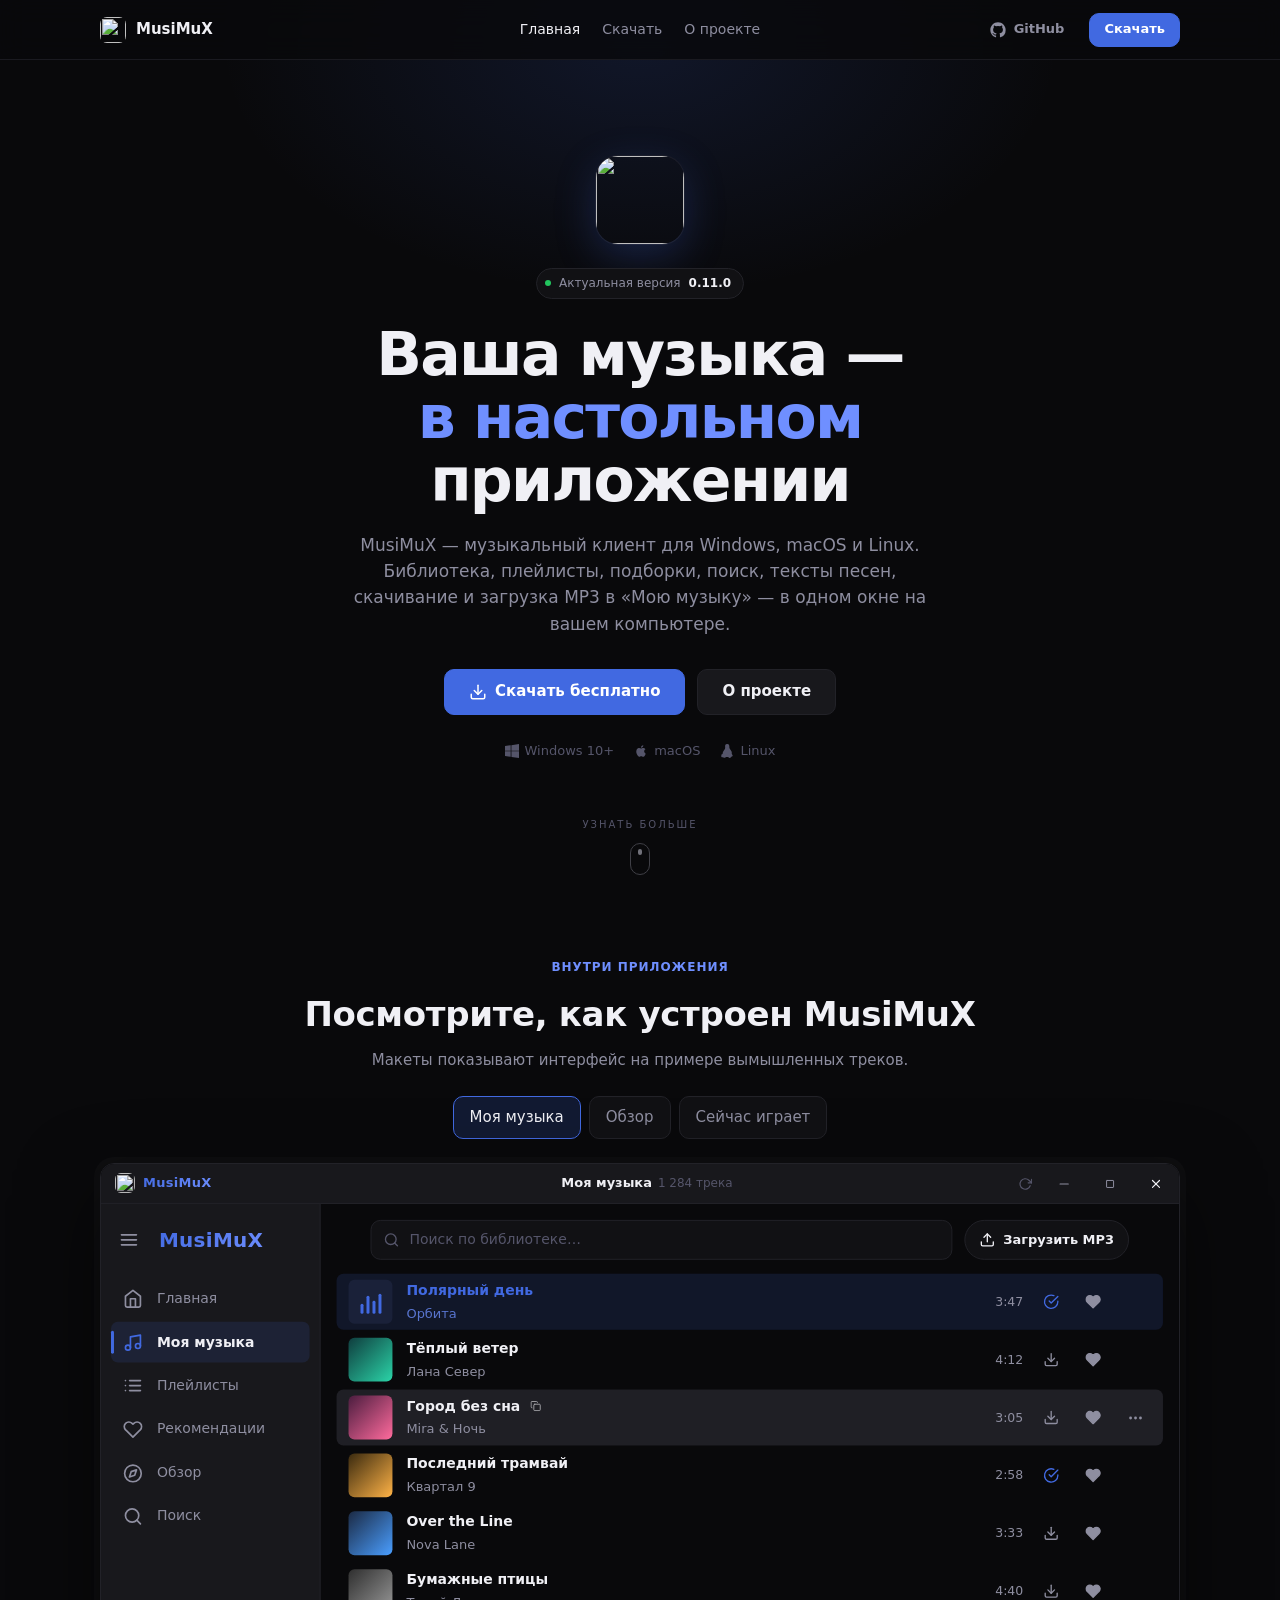
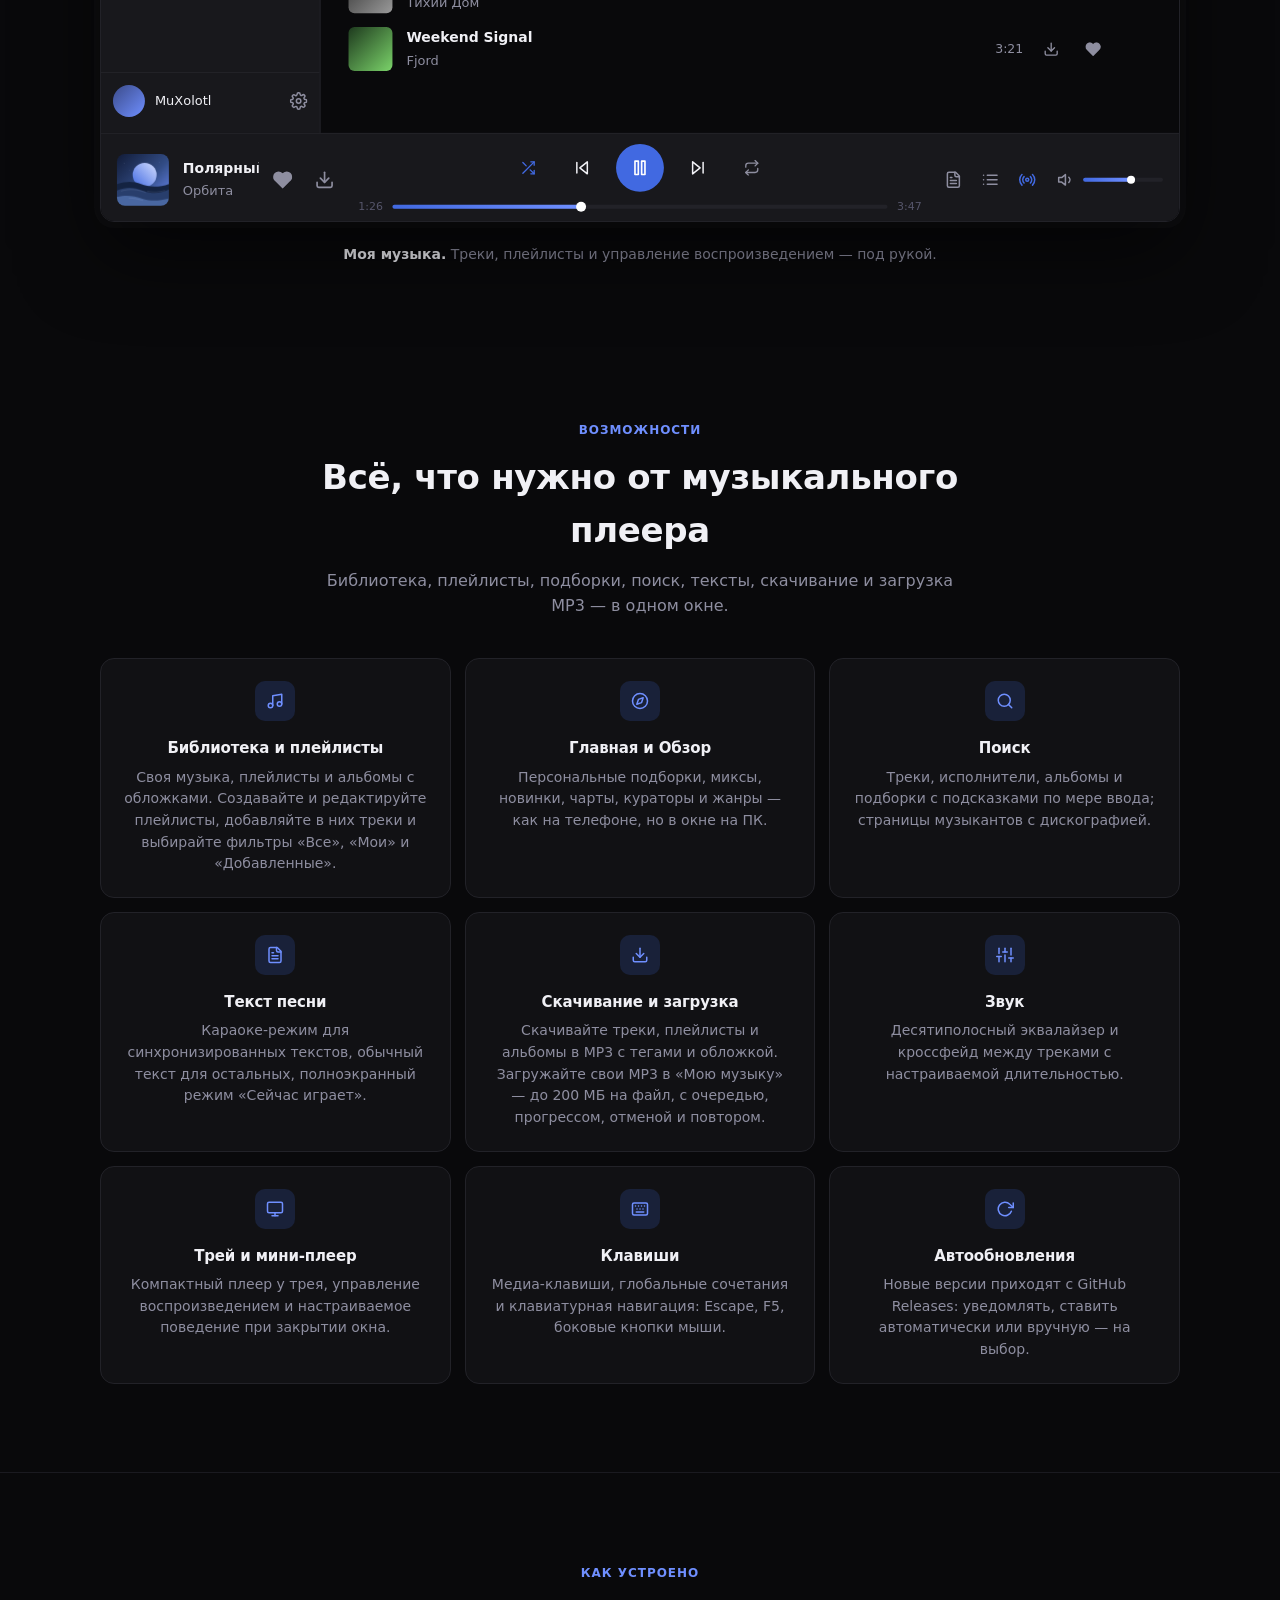
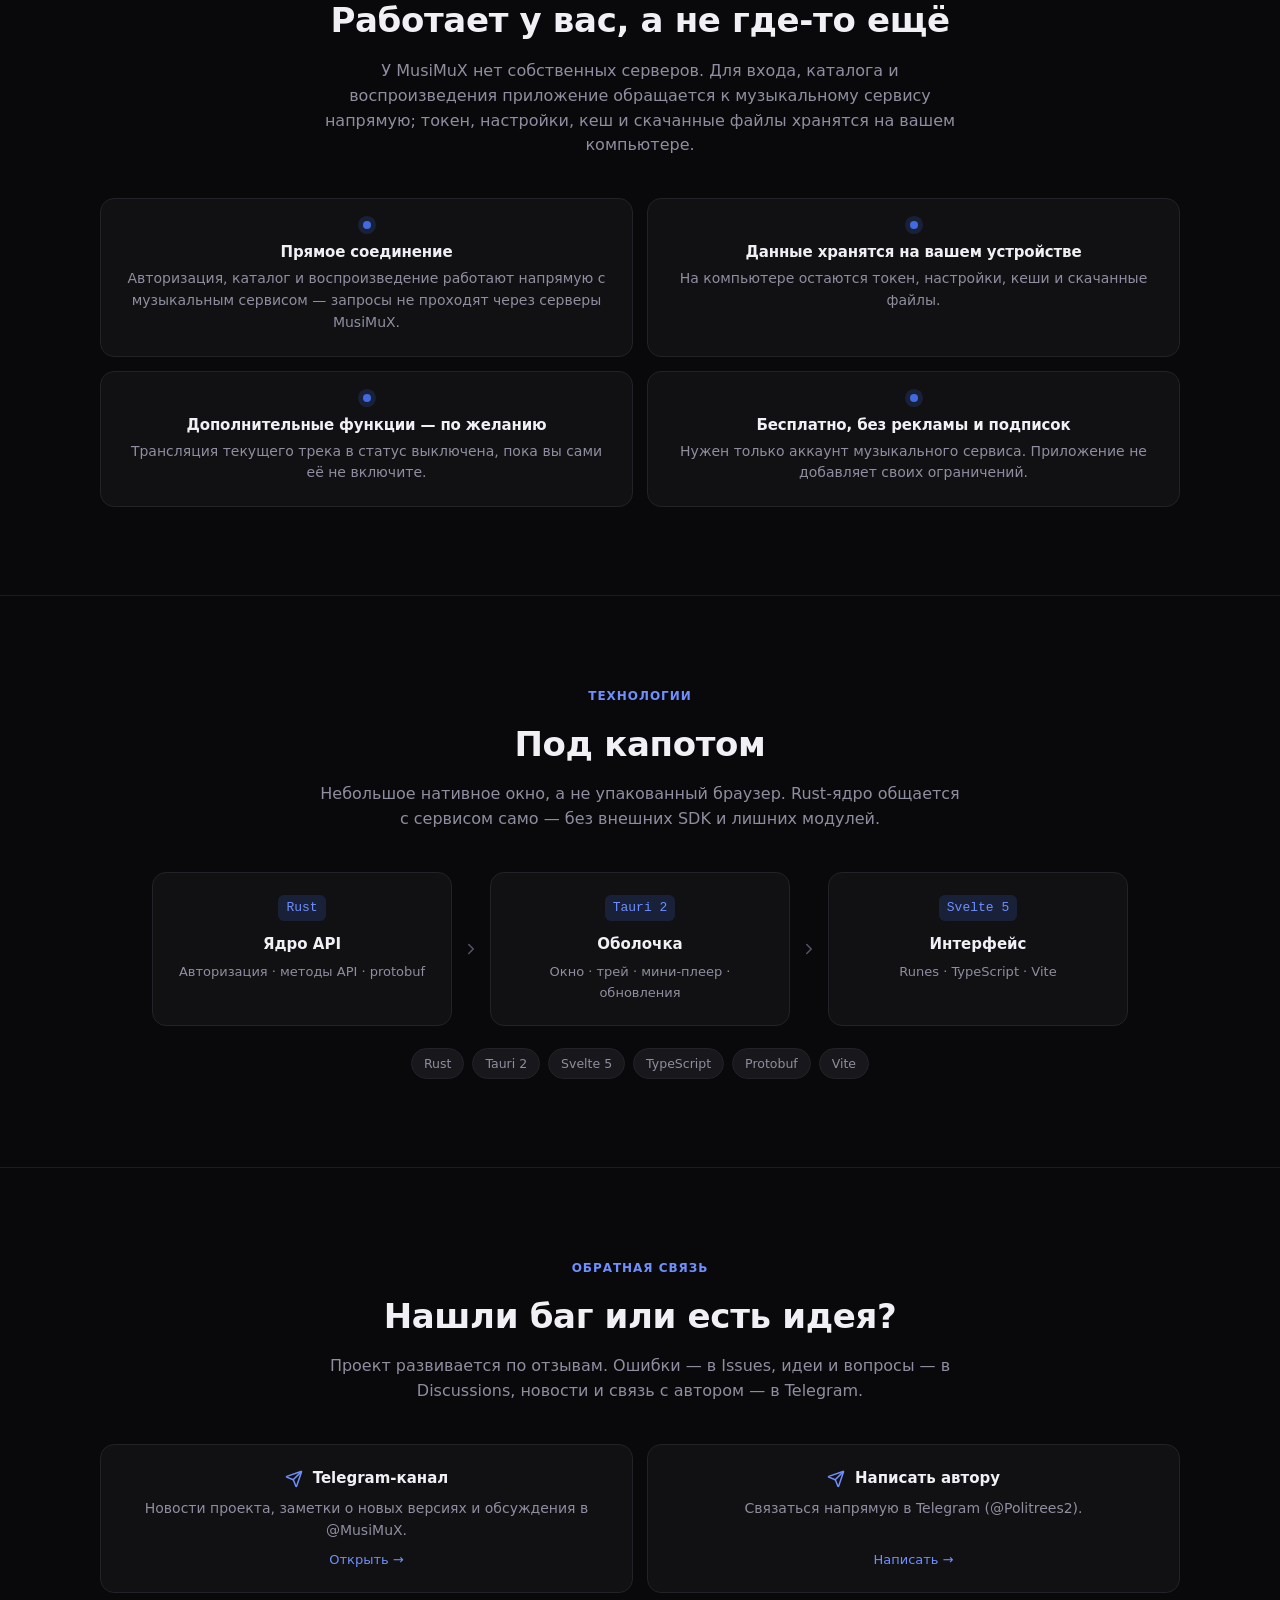
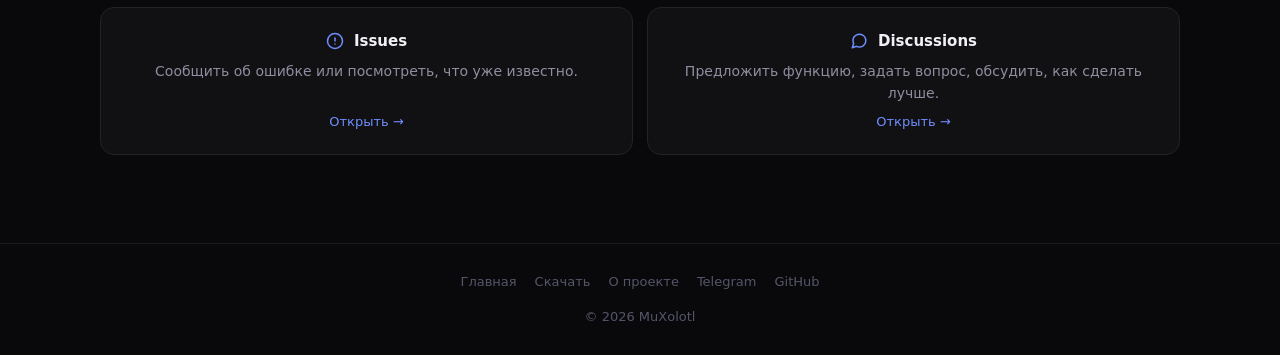
==== site/index.html @ bf07b7f5 "Обновление сайта" ====
<!DOCTYPE html>
<html lang="ru">
<head>
  <meta charset="UTF-8">
  <meta name="viewport" content="width=device-width, initial-scale=1">
  <title>MusiMuX — музыкальный клиент для Windows, macOS и Linux</title>
  <meta name="description" content="MusiMuX — музыкальный клиент: библиотека, плейлисты, поиск, тексты песен, скачивание и загрузка MP3. Работает без собственных серверов.">
  <meta name="author" content="MuXolotl">
  <meta name="theme-color" content="#09090b">
  <meta property="og:type" content="website">
  <meta property="og:url" content="https://muxolotl.github.io/MusiMuX/">
  <meta property="og:title" content="MusiMuX — музыкальный клиент для Windows, macOS и Linux">
  <meta property="og:description" content="MusiMuX — музыкальный клиент: библиотека, плейлисты, поиск, тексты песен, скачивание и загрузка MP3. Работает без собственных серверов.">
  <link rel="icon" type="image/png" href="images/icon.png">
  <link rel="apple-touch-icon" href="images/icon.png">
  <link rel="stylesheet" href="css/styles.css">
</head>
<body>
<svg width="0" height="0" style="position:absolute" aria-hidden="true">
<symbol id="i-heart-filled" viewBox="0 0 24 24" fill="currentColor" stroke="currentColor" stroke-width="2" stroke-linecap="round" stroke-linejoin="round"><path d="M20.84 4.61a5.5 5.5 0 0 0-7.78 0L12 5.67l-1.06-1.06a5.5 5.5 0 0 0-7.78 7.78l1.06 1.06L12 21.23l7.78-7.78 1.06-1.06a5.5 5.5 0 0 0 0-7.78z"/></symbol>
<symbol id="i-file-text" viewBox="0 0 24 24" fill="none" stroke="currentColor" stroke-width="2" stroke-linecap="round" stroke-linejoin="round"><path d="M15 2H6a2 2 0 0 0-2 2v16a2 2 0 0 0 2 2h12a2 2 0 0 0 2-2V7Z"/><path d="M14 2v4a2 2 0 0 0 2 2h4"/><path d="M10 9H8"/><path d="M16 13H8"/><path d="M16 17H8"/></symbol>
<symbol id="i-copy" viewBox="0 0 24 24" fill="none" stroke="currentColor" stroke-width="2" stroke-linecap="round" stroke-linejoin="round"><rect width="14" height="14" x="8" y="8" rx="2" ry="2"/><path d="M4 16c-1.1 0-2-.9-2-2V4c0-1.1.9-2 2-2h10c1.1 0 2 .9 2 2"/></symbol>
<symbol id="i-chevron-right" viewBox="0 0 24 24" fill="none" stroke="currentColor" stroke-width="2" stroke-linecap="round" stroke-linejoin="round"><polyline points="9 18 15 12 9 6"/></symbol>
<symbol id="i-chevron-down" viewBox="0 0 24 24" fill="none" stroke="currentColor" stroke-width="2" stroke-linecap="round" stroke-linejoin="round"><polyline points="6 9 12 15 18 9"/></symbol>
<symbol id="i-pause" viewBox="0 0 24 24" fill="none" stroke="currentColor" stroke-width="2" stroke-linecap="round" stroke-linejoin="round"><rect x="6" y="4" width="4" height="16"/><rect x="14" y="4" width="4" height="16"/></symbol>
<symbol id="i-home" viewBox="0 0 24 24" fill="none" stroke="currentColor" stroke-width="2" stroke-linecap="round" stroke-linejoin="round"><path d="M3 9l9-7 9 7v11a2 2 0 0 1-2 2H5a2 2 0 0 1-2-2z"/><polyline points="9 22 9 12 15 12 15 22"/></symbol>
<symbol id="i-music" viewBox="0 0 24 24" fill="none" stroke="currentColor" stroke-width="2" stroke-linecap="round" stroke-linejoin="round"><path d="M9 18V5l12-2v13"/><circle cx="6" cy="18" r="3"/><circle cx="18" cy="16" r="3"/></symbol>
<symbol id="i-list" viewBox="0 0 24 24" fill="none" stroke="currentColor" stroke-width="2" stroke-linecap="round" stroke-linejoin="round"><line x1="8" y1="6" x2="21" y2="6"/><line x1="8" y1="12" x2="21" y2="12"/><line x1="8" y1="18" x2="21" y2="18"/><line x1="3" y1="6" x2="3.01" y2="6"/><line x1="3" y1="12" x2="3.01" y2="12"/><line x1="3" y1="18" x2="3.01" y2="18"/></symbol>
<symbol id="i-heart" viewBox="0 0 24 24" fill="none" stroke="currentColor" stroke-width="2" stroke-linecap="round" stroke-linejoin="round"><path d="M20.84 4.61a5.5 5.5 0 0 0-7.78 0L12 5.67l-1.06-1.06a5.5 5.5 0 0 0-7.78 7.78l1.06 1.06L12 21.23l7.78-7.78 1.06-1.06a5.5 5.5 0 0 0 0-7.78z"/></symbol>
<symbol id="i-compass" viewBox="0 0 24 24" fill="none" stroke="currentColor" stroke-width="2" stroke-linecap="round" stroke-linejoin="round"><circle cx="12" cy="12" r="10"/><polygon points="16.24 7.76 14.12 14.12 7.76 16.24 9.88 9.88 16.24 7.76"/></symbol>
<symbol id="i-search" viewBox="0 0 24 24" fill="none" stroke="currentColor" stroke-width="2" stroke-linecap="round" stroke-linejoin="round"><circle cx="11" cy="11" r="8"/><line x1="21" y1="21" x2="16.65" y2="16.65"/></symbol>
<symbol id="i-settings" viewBox="0 0 24 24" fill="none" stroke="currentColor" stroke-width="2" stroke-linecap="round" stroke-linejoin="round"><circle cx="12" cy="12" r="3"/><path d="M19.4 15a1.65 1.65 0 0 0 .33 1.82l.06.06a2 2 0 0 1-2.83 2.83l-.06-.06a1.65 1.65 0 0 0-1.82-.33 1.65 1.65 0 0 0-1 1.51V21a2 2 0 0 1-4 0v-.09A1.65 1.65 0 0 0 9 19.4a1.65 1.65 0 0 0-1.82.33l-.06.06a2 2 0 0 1-2.83-2.83l.06-.06a1.65 1.65 0 0 0 .33-1.82 1.65 1.65 0 0 0-1.51-1H3a2 2 0 0 1 0-4h.09A1.65 1.65 0 0 0 4.6 9a1.65 1.65 0 0 0-.33-1.82l-.06-.06a2 2 0 0 1 2.83-2.83l.06.06a1.65 1.65 0 0 0 1.82.33H9a1.65 1.65 0 0 0 1-1.51V3a2 2 0 0 1 4 0v.09a1.65 1.65 0 0 0 1 1.51 1.65 1.65 0 0 0 1.82-.33l.06-.06a2 2 0 0 1 2.83 2.83l-.06.06a1.65 1.65 0 0 0-.33 1.82V9a1.65 1.65 0 0 0 1.51 1H21a2 2 0 0 1 0 4h-.09a1.65 1.65 0 0 0-1.51 1z"/></symbol>
<symbol id="i-menu" viewBox="0 0 24 24" fill="none" stroke="currentColor" stroke-width="2" stroke-linecap="round" stroke-linejoin="round"><line x1="3" y1="12" x2="21" y2="12"/><line x1="3" y1="6" x2="21" y2="6"/><line x1="3" y1="18" x2="21" y2="18"/></symbol>
<symbol id="i-shuffle" viewBox="0 0 24 24" fill="none" stroke="currentColor" stroke-width="2" stroke-linecap="round" stroke-linejoin="round"><polyline points="16 3 21 3 21 8"/><line x1="4" y1="20" x2="21" y2="3"/><polyline points="21 16 21 21 16 21"/><line x1="15" y1="15" x2="21" y2="21"/><line x1="4" y1="4" x2="9" y2="9"/></symbol>
<symbol id="i-skip-back" viewBox="0 0 24 24" fill="none" stroke="currentColor" stroke-width="2" stroke-linecap="round" stroke-linejoin="round"><polygon points="19 20 9 12 19 4 19 20"/><line x1="5" y1="19" x2="5" y2="5"/></symbol>
<symbol id="i-skip-forward" viewBox="0 0 24 24" fill="none" stroke="currentColor" stroke-width="2" stroke-linecap="round" stroke-linejoin="round"><polygon points="5 4 15 12 5 20 5 4"/><line x1="19" y1="5" x2="19" y2="19"/></symbol>
<symbol id="i-repeat" viewBox="0 0 24 24" fill="none" stroke="currentColor" stroke-width="2" stroke-linecap="round" stroke-linejoin="round"><polyline points="17 1 21 5 17 9"/><path d="M3 11V9a4 4 0 0 1 4-4h14"/><polyline points="7 23 3 19 7 15"/><path d="M21 13v2a4 4 0 0 1-4 4H3"/></symbol>
<symbol id="i-radio" viewBox="0 0 24 24" fill="none" stroke="currentColor" stroke-width="2" stroke-linecap="round" stroke-linejoin="round"><circle cx="12" cy="12" r="2"/><path d="M16.24 7.76a6 6 0 0 1 0 8.49m-8.48-.01a6 6 0 0 1 0-8.49m11.31-2.82a10 10 0 0 1 0 14.14m-14.14 0a10 10 0 0 1 0-14.14"/></symbol>
<symbol id="i-volume" viewBox="0 0 24 24" fill="none" stroke="currentColor" stroke-width="2" stroke-linecap="round" stroke-linejoin="round"><polygon points="11 5 6 9 2 9 2 15 6 15 11 19 11 5"/><path d="M15.54 8.46a5 5 0 0 1 0 7.07"/></symbol>
<symbol id="i-download" viewBox="0 0 24 24" fill="none" stroke="currentColor" stroke-width="2" stroke-linecap="round" stroke-linejoin="round"><path d="M21 15v4a2 2 0 0 1-2 2H5a2 2 0 0 1-2-2v-4"/><polyline points="7 10 12 15 17 10"/><line x1="12" y1="15" x2="12" y2="3"/></symbol>
<symbol id="i-upload" viewBox="0 0 24 24" fill="none" stroke="currentColor" stroke-width="2" stroke-linecap="round" stroke-linejoin="round"><path d="M12 3v12"/><path d="m17 8-5-5-5 5"/><path d="M21 15v4a2 2 0 0 1-2 2H5a2 2 0 0 1-2-2v-4"/></symbol>
<symbol id="i-more" viewBox="0 0 24 24" fill="none" stroke="currentColor" stroke-width="2" stroke-linecap="round" stroke-linejoin="round"><circle cx="12" cy="12" r="1"/><circle cx="19" cy="12" r="1"/><circle cx="5" cy="12" r="1"/></symbol>
<symbol id="i-refresh" viewBox="0 0 24 24" fill="none" stroke="currentColor" stroke-width="2" stroke-linecap="round" stroke-linejoin="round"><polyline points="23 4 23 10 17 10"/><path d="M20.49 15a9 9 0 1 1-2.12-9.36L23 10"/></symbol>
<symbol id="i-minimize" viewBox="0 0 24 24" fill="none" stroke="currentColor" stroke-width="2" stroke-linecap="round" stroke-linejoin="round"><line x1="5" y1="12" x2="19" y2="12"/></symbol>
<symbol id="i-maximize" viewBox="0 0 24 24" fill="none" stroke="currentColor" stroke-width="2" stroke-linecap="round" stroke-linejoin="round"><rect x="5" y="5" width="14" height="14" rx="1"/></symbol>
<symbol id="i-close" viewBox="0 0 24 24" fill="none" stroke="currentColor" stroke-width="2" stroke-linecap="round" stroke-linejoin="round"><line x1="18" y1="6" x2="6" y2="18"/><line x1="6" y1="6" x2="18" y2="18"/></symbol>
<symbol id="i-check-circle" viewBox="0 0 24 24" fill="none" stroke="currentColor" stroke-width="2" stroke-linecap="round" stroke-linejoin="round"><path d="M22 11.08V12a10 10 0 1 1-5.93-9.14"/><polyline points="22 4 12 14.01 9 11.01"/></symbol>
<symbol id="i-sliders" viewBox="0 0 24 24" fill="none" stroke="currentColor" stroke-width="2" stroke-linecap="round" stroke-linejoin="round"><line x1="4" y1="21" x2="4" y2="14"/><line x1="4" y1="10" x2="4" y2="3"/><line x1="12" y1="21" x2="12" y2="12"/><line x1="12" y1="8" x2="12" y2="3"/><line x1="20" y1="21" x2="20" y2="16"/><line x1="20" y1="12" x2="20" y2="3"/><line x1="1" y1="14" x2="7" y2="14"/><line x1="9" y1="8" x2="15" y2="8"/><line x1="17" y1="16" x2="23" y2="16"/></symbol>
<symbol id="i-monitor" viewBox="0 0 24 24" fill="none" stroke="currentColor" stroke-width="2" stroke-linecap="round" stroke-linejoin="round"><rect x="2" y="3" width="20" height="14" rx="2"/><line x1="8" y1="21" x2="16" y2="21"/><line x1="12" y1="17" x2="12" y2="21"/></symbol>
<symbol id="i-keyboard" viewBox="0 0 24 24" fill="none" stroke="currentColor" stroke-width="2" stroke-linecap="round" stroke-linejoin="round"><rect x="2" y="4" width="20" height="16" rx="2"/><path d="M6 8h.01M10 8h.01M14 8h.01M18 8h.01M8 12h.01M12 12h.01M16 12h.01M7 16h10"/></symbol>
<symbol id="i-alert" viewBox="0 0 24 24" fill="none" stroke="currentColor" stroke-width="2" stroke-linecap="round" stroke-linejoin="round"><circle cx="12" cy="12" r="10"/><line x1="12" y1="8" x2="12" y2="12"/><line x1="12" y1="16" x2="12.01" y2="16"/></symbol>
<symbol id="i-chat" viewBox="0 0 24 24" fill="none" stroke="currentColor" stroke-width="2" stroke-linecap="round" stroke-linejoin="round"><path d="M21 11.5a8.38 8.38 0 0 1-.9 3.8 8.5 8.5 0 0 1-7.6 4.7 8.38 8.38 0 0 1-3.8-.9L3 21l1.9-5.7a8.38 8.38 0 0 1-.9-3.8 8.5 8.5 0 0 1 4.7-7.6 8.38 8.38 0 0 1 3.8-.9h.5a8.48 8.48 0 0 1 8 8v.5z"/></symbol>
<symbol id="i-send" viewBox="0 0 24 24" fill="none" stroke="currentColor" stroke-width="2" stroke-linecap="round" stroke-linejoin="round"><path d="M14.536 21.686a.5.5 0 0 0 .937-.024l6.5-19a.496.496 0 0 0-.635-.635l-19 6.5a.5.5 0 0 0-.024.937l7.93 3.18a2 2 0 0 1 1.112 1.11z"/><path d="m21.854 2.147-10.94 10.939"/></symbol>
<symbol id="i-github" viewBox="0 0 24 24" fill="currentColor"><path d="M12 .5C5.65.5.5 5.65.5 12c0 5.08 3.29 9.39 7.86 10.91.58.1.79-.25.79-.56v-2.17c-3.2.7-3.87-1.37-3.87-1.37-.52-1.33-1.28-1.68-1.28-1.68-1.04-.71.08-.7.08-.7 1.15.08 1.76 1.19 1.76 1.19 1.03 1.76 2.69 1.25 3.35.96.1-.75.4-1.25.73-1.54-2.55-.29-5.24-1.28-5.24-5.69 0-1.26.45-2.28 1.19-3.09-.12-.29-.52-1.46.11-3.04 0 0 .97-.31 3.17 1.18a11 11 0 0 1 5.77 0c2.2-1.49 3.16-1.18 3.16-1.18.63 1.58.23 2.75.12 3.04.74.81 1.18 1.83 1.18 3.09 0 4.42-2.69 5.39-5.26 5.68.41.36.78 1.06.78 2.14v3.17c0 .31.21.67.8.56A11.51 11.51 0 0 0 23.5 12C23.5 5.65 18.35.5 12 .5z"/></symbol>
<symbol id="i-windows" viewBox="0 0 24 24" fill="currentColor"><path d="M0 3.449L9.75 2.1v9.451H0m10.949-9.602L24 0v11.4H10.949M0 12.6h9.75v9.451L0 20.699M10.949 12.6H24V24l-12.9-1.801"/></symbol>
<symbol id="i-apple" viewBox="0 0 24 24" fill="currentColor"><path d="M18.71 19.5c-.83 1.24-1.71 2.45-3.05 2.47-1.34.03-1.77-.79-3.29-.79-1.53 0-2 .77-3.27.82-1.31.05-2.3-1.32-3.14-2.53C4.25 17 2.94 12.45 4.7 9.39c.87-1.52 2.43-2.48 4.12-2.51 1.28-.02 2.5.87 3.29.87.78 0 2.26-1.07 3.81-.91.65.03 2.47.26 3.64 1.98-.09.06-2.17 1.28-2.15 3.81.03 3.02 2.65 4.03 2.68 4.04-.03.07-.42 1.44-1.38 2.83M13 3.5c.73-.83 1.94-1.46 2.94-1.5.13 1.17-.34 2.35-1.04 3.19-.69.85-1.83 1.51-2.95 1.42-.15-1.15.41-2.35 1.05-3.11z"/></symbol>
<symbol id="i-linux" viewBox="0 0 24 24" fill="currentColor"><path d="M12.504 0c-.155 0-.315.008-.48.021-4.226.333-3.105 4.807-3.17 6.298-.076 1.092-.3 1.953-1.05 3.02-.885 1.051-2.127 2.75-2.716 4.521-.278.832-.41 1.684-.287 2.489a.424.424 0 00-.11.135c-.26.268-.45.6-.663.839-.199.199-.485.267-.797.4-.313.136-.658.269-.864.68-.09.189-.136.394-.132.602 0 .199.027.4.055.536.058.399.116.728.04.97-.249.68-.28 1.145-.106 1.484.174.334.535.47.94.601.81.2 1.91.135 2.774.6.926.466 1.866.67 2.616.47.526-.116.97-.464 1.208-.946.587-.003 1.23-.269 2.26-.334.699-.058 1.574.267 2.577.2.025.134.063.198.114.333l.003.003c.391.778 1.113 1.132 1.884 1.071.771-.06 1.592-.536 2.257-1.306.631-.765 1.683-1.084 2.378-1.503.348-.199.629-.469.649-.853.023-.4-.2-.811-.714-1.376v-.097l-.003-.003c-.17-.2-.25-.535-.338-.926-.085-.401-.182-.786-.492-1.046h-.003c-.059-.054-.123-.067-.188-.135a.357.357 0 00-.19-.064c.431-1.278.264-2.55-.173-3.694-.533-1.41-1.465-2.638-2.175-3.483-.796-1.005-1.576-1.957-1.56-3.368.026-2.152.236-6.133-3.544-6.139z"/></symbol>
</svg>
<header class="nav">
  <div class="wrap">
    <a class="brand" href="index.html"><img class="brand-mark" src="images/icon.png" alt="" width="26" height="26">MusiMuX</a>
    <nav class="nav-links" id="navLinks">
      <a href="index.html" class="active">Главная</a>
      <a href="download.html">Скачать</a>
      <a href="about.html">О проекте</a>
    </nav>
    <div class="nav-right">
      <a class="btn ghost sm" href="https://github.com/MuXolotl/MusiMuX" target="_blank" rel="noopener noreferrer"><svg width="16" height="16"><use href="#i-github"/></svg><span>GitHub</span></a>
      <a class="btn primary sm hide-sm" href="download.html">Скачать</a>
      <button class="nav-toggle" aria-label="Меню" aria-expanded="false" aria-controls="navLinks"><svg width="18" height="18"><use href="#i-menu"/></svg></button>
    </div>
  </div>
</header>
<main>
<section class="hero">
  <div class="wrap">
    <img class="hero-icon" src="images/icon.png" alt="" width="88" height="88">
    <span class="version-pill"><i></i>Актуальная версия <b data-version>0.12.0</b></span>
    <h1>Ваша музыка — <em>в&nbsp;настольном</em> приложении</h1>
    <p class="lead">MusiMuX — музыкальный клиент для Windows, macOS и Linux. Библиотека, плейлисты, подборки, поиск, тексты песен, скачивание и загрузка MP3 в «Мою музыку» — в одном окне на вашем компьютере.</p>
    <div class="hero-actions">
      <a class="btn primary lg" href="download.html"><svg width="18" height="18"><use href="#i-download"/></svg>Скачать бесплатно</a>
      <a class="btn lg" href="about.html">О проекте</a>
    </div>
    <div class="hero-meta">
      <span><svg width="14" height="14"><use href="#i-windows"/></svg>Windows 10+</span>
      <span><svg width="14" height="14"><use href="#i-apple"/></svg>macOS</span>
      <span><svg width="14" height="14"><use href="#i-linux"/></svg>Linux</span>
    </div>
    <a class="scroll-hint" href="#features"><span>Узнать больше</span><i class="mouse"><i></i></i></a>
  </div>
</section>
<section class="shot" aria-label="Предпросмотр MusiMuX">
  <div class="wrap">
    <div class="shot-head">
      <span class="eyebrow">Внутри приложения</span>
      <h2>Посмотрите, как устроен MusiMuX</h2>
      <p>Макеты показывают интерфейс на примере вымышленных треков.</p>
    </div>
    <div class="shot-scenes" role="group" aria-label="Выбор экрана" hidden>
      <button type="button" data-mock-scene="library" aria-pressed="true">Моя музыка</button>
      <button type="button" data-mock-scene="explore" aria-pressed="false">Обзор</button>
      <button type="button" data-mock-scene="nowplaying" aria-pressed="false">Сейчас играет</button>
    </div>
    <div class="shot-frame">
      <div class="mock" data-scene="library" aria-hidden="true">
        <div class="m-title">
          <span class="m-brand"><img class="m-logo" src="images/icon.png" alt="" width="20" height="20"><span class="m-grad">MusiMuX</span></span>
          <span class="m-title-center"><b data-mock-title>Моя музыка</b><span data-mock-subtitle>1 284 трека</span></span>
          <span class="m-title-right">
            <span class="ic"><svg width="14" height="14"><use href="#i-refresh"/></svg></span>
            <span class="m-win"><span><svg width="14" height="14"><use href="#i-minimize"/></svg></span><span><svg width="12" height="12"><use href="#i-maximize"/></svg></span><span><svg width="14" height="14"><use href="#i-close"/></svg></span></span>
          </span>
        </div>
        <div class="m-body">
          <aside class="m-side">
            <div class="m-side-top"><span class="ic"><svg width="20" height="20"><use href="#i-menu"/></svg></span><b class="m-grad">MusiMuX</b></div>
            <nav class="m-nav">
        <div><svg width="20" height="20"><use href="#i-home"/></svg><span>Главная</span></div>
        <div class="active" data-mock-nav="library"><svg width="20" height="20"><use href="#i-music"/></svg><span>Моя музыка</span></div>
        <div><svg width="20" height="20"><use href="#i-list"/></svg><span>Плейлисты</span></div>
        <div><svg width="20" height="20"><use href="#i-heart"/></svg><span>Рекомендации</span></div>
        <div data-mock-nav="explore"><svg width="20" height="20"><use href="#i-compass"/></svg><span>Обзор</span></div>
        <div><svg width="20" height="20"><use href="#i-search"/></svg><span>Поиск</span></div>
            </nav>
            <div class="m-side-bottom"><span class="m-avatar"></span><span class="name">MuXolotl</span><svg width="18" height="18"><use href="#i-settings"/></svg></div>
          </aside>
          <div class="m-main" data-mock-panel="library">
            <div class="m-search">
              <div class="m-search-bar">
                <div class="m-search-input"><svg width="16" height="16"><use href="#i-search"/></svg>Поиск по библиотеке…</div>
                <span class="m-upload"><svg width="16" height="16"><use href="#i-upload"/></svg><span>Загрузить MP3</span></span>
              </div>
            </div>
            <div class="m-list">
        <div class="m-row current">
          <span class="m-cover m-eq"><i></i><i></i><i></i><i></i></span>
          <span class="m-meta"><b>Полярный день</b><span>Орбита</span></span>
          <span class="m-dur">3:47</span>
          <span class="ic on"><svg width="16" height="16"><use href="#i-check-circle"/></svg></span>
          <span class="ic"><svg width="16" height="16"><use href="#i-heart-filled"/></svg></span>
          <span class="ic dim"><svg width="17" height="17"><use href="#i-more"/></svg></span>
        </div>
        <div class="m-row">
          <span class="m-cover c2"></span>
          <span class="m-meta"><b>Тёплый ветер</b><span>Лана Север</span></span>
          <span class="m-dur">4:12</span>
          <span class="ic"><svg width="16" height="16"><use href="#i-download"/></svg></span>
          <span class="ic"><svg width="16" height="16"><use href="#i-heart-filled"/></svg></span>
          <span class="ic dim"><svg width="17" height="17"><use href="#i-more"/></svg></span>
        </div>
        <div class="m-row hover">
          <span class="m-cover c3"></span>
          <span class="m-meta"><b>Город без сна<svg width="11" height="11"><use href="#i-copy"/></svg></b><span>Mira &amp; Ночь</span></span>
          <span class="m-dur">3:05</span>
          <span class="ic"><svg width="16" height="16"><use href="#i-download"/></svg></span>
          <span class="ic"><svg width="16" height="16"><use href="#i-heart-filled"/></svg></span>
          <span class="ic dim"><svg width="17" height="17"><use href="#i-more"/></svg></span>
        </div>
        <div class="m-row">
          <span class="m-cover c4"></span>
          <span class="m-meta"><b>Последний трамвай</b><span>Квартал 9</span></span>
          <span class="m-dur">2:58</span>
          <span class="ic on"><svg width="16" height="16"><use href="#i-check-circle"/></svg></span>
          <span class="ic"><svg width="16" height="16"><use href="#i-heart-filled"/></svg></span>
          <span class="ic dim"><svg width="17" height="17"><use href="#i-more"/></svg></span>
        </div>
        <div class="m-row">
          <span class="m-cover c5"></span>
          <span class="m-meta"><b>Over the Line</b><span>Nova Lane</span></span>
          <span class="m-dur">3:33</span>
          <span class="ic"><svg width="16" height="16"><use href="#i-download"/></svg></span>
          <span class="ic"><svg width="16" height="16"><use href="#i-heart-filled"/></svg></span>
          <span class="ic dim"><svg width="17" height="17"><use href="#i-more"/></svg></span>
        </div>
        <div class="m-row">
          <span class="m-cover c6"></span>
          <span class="m-meta"><b>Бумажные птицы</b><span>Тихий Дом</span></span>
          <span class="m-dur">4:40</span>
          <span class="ic"><svg width="16" height="16"><use href="#i-download"/></svg></span>
          <span class="ic"><svg width="16" height="16"><use href="#i-heart-filled"/></svg></span>
          <span class="ic dim"><svg width="17" height="17"><use href="#i-more"/></svg></span>
        </div>
        <div class="m-row">
          <span class="m-cover c7"></span>
          <span class="m-meta"><b>Weekend Signal</b><span>Fjord</span></span>
          <span class="m-dur">3:21</span>
          <span class="ic"><svg width="16" height="16"><use href="#i-download"/></svg></span>
          <span class="ic"><svg width="16" height="16"><use href="#i-heart-filled"/></svg></span>
          <span class="ic dim"><svg width="17" height="17"><use href="#i-more"/></svg></span>
        </div>
            </div>
          </div>
          <div class="m-main m-explore" data-mock-panel="explore" hidden>
            <div class="m-catalog-banners">
              <div class="m-catalog-banner side left"></div>
              <div class="m-catalog-banner center"><span><b>Музыка в движении</b><small>Подборки для новых маршрутов</small></span></div>
              <div class="m-catalog-banner side right"></div>
            </div>
            <div class="m-catalog-heading"><b>Популярное сегодня</b><svg width="18" height="18"><use href="#i-chevron-right"/></svg></div>
            <div class="m-catalog-tracks">
              <div class="m-catalog-column">
                <div class="m-catalog-track"><span class="m-cover c1"></span><span class="m-meta"><b>Полярный день</b><span>Орбита</span></span><small>3:47</small></div>
                <div class="m-catalog-track"><span class="m-cover c2"></span><span class="m-meta"><b>Тёплый ветер</b><span>Лана Север</span></span><small>4:12</small></div>
                <div class="m-catalog-track"><span class="m-cover c3"></span><span class="m-meta"><b>Город без сна</b><span>Mira &amp; Ночь</span></span><small>3:05</small></div>
              </div>
              <div class="m-catalog-column">
                <div class="m-catalog-track"><span class="m-cover c4"></span><span class="m-meta"><b>Последний трамвай</b><span>Квартал 9</span></span><small>2:58</small></div>
                <div class="m-catalog-track"><span class="m-cover c5"></span><span class="m-meta"><b>Over the Line</b><span>Nova Lane</span></span><small>3:33</small></div>
                <div class="m-catalog-track"><span class="m-cover c6"></span><span class="m-meta"><b>Бумажные птицы</b><span>Тихий Дом</span></span><small>4:40</small></div>
              </div>
            </div>
            <div class="m-catalog-divider"></div>
            <div class="m-catalog-heading"><b>Подборки</b><svg width="18" height="18"><use href="#i-chevron-right"/></svg></div>
          </div>
        </div>
        <div class="m-player">
          <div class="m-now">
            <span class="m-cover c1"></span>
            <span class="m-meta"><b>Полярный день<svg width="11" height="11"><use href="#i-copy"/></svg></b><span>Орбита</span></span>
            <span class="ic"><svg width="20" height="20"><use href="#i-heart-filled"/></svg></span>
            <span class="ic"><svg width="20" height="20"><use href="#i-download"/></svg></span>
          </div>
          <div class="m-center">
            <div class="m-ctrls">
              <span class="tog on"><svg width="16" height="16"><use href="#i-shuffle"/></svg></span>
              <span class="tog plain"><svg width="18" height="18"><use href="#i-skip-back"/></svg></span>
              <span class="m-play"><svg width="20" height="20"><use href="#i-pause"/></svg></span>
              <span class="tog plain"><svg width="18" height="18"><use href="#i-skip-forward"/></svg></span>
              <span class="tog"><svg width="16" height="16"><use href="#i-repeat"/></svg></span>
            </div>
            <div class="m-seek"><span>1:26</span><span class="m-bar"><i></i></span><span>3:47</span></div>
          </div>
          <div class="m-right">
            <span class="ic"><svg width="18" height="18"><use href="#i-file-text"/></svg></span>
            <span class="ic"><svg width="18" height="18"><use href="#i-list"/></svg></span>
            <span class="ic on"><svg width="18" height="18"><use href="#i-radio"/></svg></span>
            <span class="m-vol"><svg width="18" height="18"><use href="#i-volume"/></svg><span class="m-bar"><i></i></span></span>
          </div>
        </div>
        <div class="m-fullplayer" data-mock-panel="nowplaying" hidden>
          <div class="m-full-bg"></div>
          <div class="m-full-top">
            <span class="m-full-collapse"><svg width="20" height="20"><use href="#i-chevron-down"/></svg>Свернуть</span>
            <b>Сейчас играет</b>
            <span class="m-full-windows"><svg width="14" height="14"><use href="#i-minimize"/></svg><svg width="12" height="12"><use href="#i-maximize"/></svg><svg width="14" height="14"><use href="#i-close"/></svg></span>
          </div>
          <div class="m-full-body">
            <div class="m-full-stage">
              <div class="m-full-art">
                <img src="images/preview-cover.svg" alt="">
                <span class="m-full-download"><svg width="19" height="19"><use href="#i-download"/></svg></span>
                <span class="m-full-library"><svg width="19" height="19"><use href="#i-heart-filled"/></svg></span>
                <div class="m-full-art-controls">
                  <svg width="20" height="20"><use href="#i-shuffle"/></svg>
                  <svg width="26" height="26"><use href="#i-skip-back"/></svg>
                  <span><svg width="30" height="30"><use href="#i-pause"/></svg></span>
                  <svg width="26" height="26"><use href="#i-skip-forward"/></svg>
                  <svg width="20" height="20"><use href="#i-repeat"/></svg>
                </div>
              </div>
              <div class="m-full-meta"><b>Полярный день</b><span>Орбита</span></div>
              <div class="m-full-seek"><span>1:26</span><span class="m-bar"><i></i></span><span>3:47</span></div>
              <div class="m-full-under">
                <span class="on"><svg width="18" height="18"><use href="#i-file-text"/></svg>Текст</span>
                <span><svg width="18" height="18"><use href="#i-list"/></svg>Очередь</span>
                <span class="m-full-volume"><svg width="18" height="18"><use href="#i-volume"/></svg><span class="m-bar"><i></i></span></span>
              </div>
            </div>
            <div class="m-full-lyrics">
              <p>Город засыпает, и свет вдали горит</p>
              <p class="active">Навстречу утру музыка летит</p>
              <p>Оставим позади знакомые пути</p>
              <p>И новый день уже встречаем впереди</p>
            </div>
          </div>
        </div>
      </div>
    </div>
    <div class="shot-caption" aria-live="polite">
      <p data-mock-caption="library"><b>Моя музыка.</b> Треки, плейлисты и управление воспроизведением — под рукой.</p>
      <p data-mock-caption="explore" hidden><b>Обзор.</b> Баннеры, треки и подборки собраны в одной ленте.</p>
      <p data-mock-caption="nowplaying" hidden><b>Сейчас играет.</b> Крупная обложка, управление плеером и синхронизированный текст песни.</p>
    </div>
  </div>
</section>

<section class="section" id="features">
  <div class="wrap">
    <div class="section-head">
      <span class="eyebrow">Возможности</span>
      <h2>Всё, что нужно от музыкального плеера</h2>
      <p>Библиотека, плейлисты, подборки, поиск, тексты, скачивание и загрузка MP3 — в одном окне.</p>
    </div>
    <div class="features">
    <div class="feature">
      <span class="ic"><svg width="18" height="18"><use href="#i-music"/></svg></span>
      <h3>Библиотека и плейлисты</h3>
      <p>Своя музыка, плейлисты и альбомы с обложками. Создавайте и редактируйте плейлисты, добавляйте в них треки и выбирайте фильтры «Все», «Мои» и «Добавленные».</p>
    </div>
    <div class="feature">
      <span class="ic"><svg width="18" height="18"><use href="#i-compass"/></svg></span>
      <h3>Главная и Обзор</h3>
      <p>Персональные подборки, миксы, новинки, чарты, кураторы и жанры — как на телефоне, но в окне на ПК.</p>
    </div>
    <div class="feature">
      <span class="ic"><svg width="18" height="18"><use href="#i-search"/></svg></span>
      <h3>Поиск</h3>
      <p>Треки, исполнители, альбомы и подборки с подсказками по мере ввода; страницы музыкантов с дискографией.</p>
    </div>
    <div class="feature">
      <span class="ic"><svg width="18" height="18"><use href="#i-file-text"/></svg></span>
      <h3>Текст песни</h3>
      <p>Караоке-режим для синхронизированных текстов, обычный текст для остальных, полноэкранный режим «Сейчас играет».</p>
    </div>
    <div class="feature">
      <span class="ic"><svg width="18" height="18"><use href="#i-download"/></svg></span>
      <h3>Скачивание и загрузка</h3>
      <p>Скачивайте треки, плейлисты и альбомы в MP3 с тегами и обложкой. Загружайте свои MP3 в «Мою музыку» — до 200 МБ на файл, с очередью, прогрессом, отменой и повтором.</p>
    </div>
    <div class="feature">
      <span class="ic"><svg width="18" height="18"><use href="#i-sliders"/></svg></span>
      <h3>Звук</h3>
      <p>Десятиполосный эквалайзер и кроссфейд между треками с настраиваемой длительностью.</p>
    </div>
    <div class="feature">
      <span class="ic"><svg width="18" height="18"><use href="#i-monitor"/></svg></span>
      <h3>Трей и мини-плеер</h3>
      <p>Компактный плеер у трея, управление воспроизведением и настраиваемое поведение при закрытии окна.</p>
    </div>
    <div class="feature">
      <span class="ic"><svg width="18" height="18"><use href="#i-keyboard"/></svg></span>
      <h3>Клавиши</h3>
      <p>Медиа-клавиши, глобальные сочетания и клавиатурная навигация: Escape, F5, боковые кнопки мыши.</p>
    </div>
    <div class="feature">
      <span class="ic"><svg width="18" height="18"><use href="#i-refresh"/></svg></span>
      <h3>Автообновления</h3>
      <p>Новые версии приходят с GitHub Releases: уведомлять, ставить автоматически или вручную — на выбор.</p>
    </div>
    </div>
  </div>
</section>

<section class="section">
  <div class="wrap">
    <div class="section-head">
      <span class="eyebrow">Как устроено</span>
      <h2>Работает у вас, а не где-то ещё</h2>
      <p>У MusiMuX нет собственных серверов. Для входа, каталога и воспроизведения приложение обращается к музыкальному сервису напрямую; токен, настройки, кеш и скачанные файлы хранятся на вашем компьютере.</p>
    </div>
    <div class="points">
      <div class="point"><span class="dot"></span><div><h3>Прямое соединение</h3><p>Авторизация, каталог и воспроизведение работают напрямую с музыкальным сервисом — запросы не проходят через серверы MusiMuX.</p></div></div>
      <div class="point"><span class="dot"></span><div><h3>Данные хранятся на вашем устройстве</h3><p>На компьютере остаются токен, настройки, кеши и скачанные файлы.</p></div></div>
      <div class="point"><span class="dot"></span><div><h3>Дополнительные функции — по желанию</h3><p>Трансляция текущего трека в статус выключена, пока вы сами её не включите.</p></div></div>
      <div class="point"><span class="dot"></span><div><h3>Бесплатно, без рекламы и подписок</h3><p>Нужен только аккаунт музыкального сервиса. Приложение не добавляет своих ограничений.</p></div></div>
    </div>
  </div>
</section>

<section class="section" id="stack">
  <div class="wrap">
    <div class="section-head">
      <span class="eyebrow">Технологии</span>
      <h2>Под капотом</h2>
      <p>Небольшое нативное окно, а не упакованный браузер. Rust-ядро общается с сервисом само — без внешних SDK и лишних модулей.</p>
    </div>
    <div class="stack">
      <div class="stack-card">
        <code>Rust</code>
        <b>Ядро API</b>
        <span>Авторизация · методы API · protobuf</span>
      </div>
      <span class="stack-arrow"><svg width="18" height="18"><use href="#i-chevron-right"/></svg></span>
      <div class="stack-card">
        <code>Tauri 2</code>
        <b>Оболочка</b>
        <span>Окно · трей · мини-плеер · обновления</span>
      </div>
      <span class="stack-arrow"><svg width="18" height="18"><use href="#i-chevron-right"/></svg></span>
      <div class="stack-card">
        <code>Svelte 5</code>
        <b>Интерфейс</b>
        <span>Runes · TypeScript · Vite</span>
      </div>
    </div>
    <div class="chips">
      <span>Rust</span><span>Tauri 2</span><span>Svelte 5</span><span>TypeScript</span><span>Protobuf</span><span>Vite</span>
    </div>
  </div>
</section>

<section class="section" id="feedback">
  <div class="wrap">
    <div class="section-head">
      <span class="eyebrow">Обратная связь</span>
      <h2>Нашли баг или есть идея?</h2>
      <p>Проект развивается по отзывам. Ошибки — в Issues, идеи и вопросы — в Discussions, новости и связь с автором — в Telegram.</p>
    </div>
    <div class="links">
      <a class="link-card" href="https://t.me/MusiMuX" target="_blank" rel="noopener noreferrer">
        <span class="top"><svg width="18" height="18"><use href="#i-send"/></svg>Telegram-канал</span>
        <p>Новости проекта, заметки о новых версиях и обсуждения в @MusiMuX.</p>
        <span class="go">Открыть →</span>
      </a>
      <a class="link-card" href="https://t.me/Politrees2" target="_blank" rel="noopener noreferrer">
        <span class="top"><svg width="18" height="18"><use href="#i-send"/></svg>Написать автору</span>
        <p>Связаться напрямую в Telegram (@Politrees2).</p>
        <span class="go">Написать →</span>
      </a>
      <a class="link-card" href="https://github.com/MuXolotl/MusiMuX/issues" target="_blank" rel="noopener noreferrer">
        <span class="top"><svg width="18" height="18"><use href="#i-alert"/></svg>Issues</span>
        <p>Сообщить об ошибке или посмотреть, что уже известно.</p>
        <span class="go">Открыть →</span>
      </a>
      <a class="link-card" href="https://github.com/MuXolotl/MusiMuX/discussions" target="_blank" rel="noopener noreferrer">
        <span class="top"><svg width="18" height="18"><use href="#i-chat"/></svg>Discussions</span>
        <p>Предложить функцию, задать вопрос, обсудить, как сделать лучше.</p>
        <span class="go">Открыть →</span>
      </a>
    </div>
  </div>
</section>

</main>
<footer class="footer">
  <div class="wrap">
    <nav>
      <a href="index.html">Главная</a>
      <a href="download.html">Скачать</a>
      <a href="about.html">О проекте</a>
      <a href="https://t.me/MusiMuX" target="_blank" rel="noopener noreferrer">Telegram</a>
      <a href="https://github.com/MuXolotl/MusiMuX" target="_blank" rel="noopener noreferrer">GitHub</a>
    </nav>
    <span>© 2026 MuXolotl</span>
  </div>
</footer>
<script src="js/main.js"></script>
</body>
</html>
---- site/css/styles.css ----
/* Сайт MusiMuX. Токены повторяют палитру приложения (src/app.css),
   чтобы макет окна и сам сайт выглядели как одно целое. */

:root {
  color-scheme: dark;

  --bg:             #09090b;
  --bg-surface:     #111114;
  --bg-elevated:    #18181c;
  --bg-hover:       #1f1f25;
  --border:         #222228;
  --border-subtle:  #1a1a20;
  --text:           #f0f0f5;
  --text-secondary: #8e8ea0;
  --text-muted:     #55556a;
  --accent:         #4169e1;
  --accent-hover:   #3759c9;
  --accent-2:       #6f8fff;
  --accent-glow:    rgba(65, 105, 225, 0.18);
  --warn:           #f59e0b;
  --success:        #22c55e;
  --radius:         10px;
  --radius-sm:      7px;
  --radius-xs:      4px;
  --ease:           cubic-bezier(0.16, 1, 0.3, 1);
  --font: 'Inter Variable', 'Inter', system-ui, -apple-system, 'Segoe UI', Roboto,
    'Helvetica Neue', sans-serif;
  --mono: ui-monospace, 'Cascadia Code', 'JetBrains Mono', Consolas, monospace;

  --nav-h: 60px;
  --content: 1080px;
}

*, *::before, *::after { box-sizing: border-box; }

html { scroll-behavior: smooth; scroll-padding-top: calc(var(--nav-h) + 16px); }

body {
  margin: 0;
  background: var(--bg);
  color: var(--text);
  font-family: var(--font);
  font-size: 15px;
  line-height: 1.55;
  -webkit-font-smoothing: antialiased;
  overflow-x: hidden;
}

::selection { background: rgba(65, 105, 225, 0.35); color: #fff; }

a { color: inherit; text-decoration: none; }
p { margin: 0; }
h1, h2, h3 { margin: 0; letter-spacing: -0.01em; }
ul { margin: 0; padding: 0; list-style: none; }
button { font: inherit; }
svg { display: block; flex-shrink: 0; }

.wrap { width: min(var(--content), 100% - 40px); margin: 0 auto; }

/* ---------- Шапка сайта ---------- */
.nav {
  position: sticky; top: 0; z-index: 20;
  height: var(--nav-h);
  background: rgba(9, 9, 11, 0.82);
  backdrop-filter: blur(14px);
  -webkit-backdrop-filter: blur(14px);
  border-bottom: 1px solid var(--border-subtle);
}
.nav .wrap { display: grid; grid-template-columns: 1fr auto 1fr; align-items: center; height: 100%; gap: 20px; }
.brand { display: flex; align-items: center; gap: 10px; font-weight: 700; font-size: 15px; justify-self: start; }
.brand-mark { width: 26px; height: 26px; border-radius: 7px; display: block; }
.nav-links { display: flex; gap: 22px; font-size: 14px; color: var(--text-secondary); }
.nav-links a:hover, .nav-links a.active { color: var(--text); }
.nav-right { justify-self: end; display: flex; align-items: center; gap: 10px; }
.nav-toggle {
  display: none; width: 36px; height: 36px;
  border: none; border-radius: var(--radius-sm);
  background: transparent; color: var(--text-secondary); cursor: pointer;
}
.nav-toggle:hover { background: var(--bg-hover); color: var(--text); }

/* ---------- Кнопки ---------- */
.btn {
  display: inline-flex; align-items: center; justify-content: center; gap: 8px;
  height: 40px; padding: 0 18px;
  border: 1px solid var(--border); border-radius: var(--radius);
  background: var(--bg-elevated); color: var(--text);
  font-size: 14px; font-weight: 600; white-space: nowrap;
  transition: background 120ms ease, border-color 120ms ease, color 120ms ease;
}
.btn:hover { background: var(--bg-hover); border-color: #2c2c34; }
.btn.primary { background: var(--accent); border-color: var(--accent); color: #fff; }
.btn.primary:hover { background: var(--accent-hover); border-color: var(--accent-hover); }
.btn.ghost { background: transparent; border-color: transparent; color: var(--text-secondary); }
.btn.ghost:hover { background: var(--bg-hover); color: var(--text); }
.btn.sm { height: 34px; padding: 0 14px; font-size: 13px; }
.btn.lg { height: 46px; padding: 0 24px; font-size: 15px; }

/* ---------- Секции ---------- */
.section { padding: 88px 0; }
.section + .section { border-top: 1px solid var(--border-subtle); }
.section-head { max-width: 640px; margin: 0 auto 40px; text-align: center; }
.eyebrow {
  display: inline-block; margin-bottom: 12px;
  font-size: 12px; font-weight: 600; letter-spacing: 0.08em; text-transform: uppercase;
  color: var(--accent-2);
}
.section-head h2 { font-size: clamp(26px, 3.4vw, 34px); font-weight: 700; margin-bottom: 12px; }
.section-head p { color: var(--text-secondary); font-size: 16px; }

/* ---------- Главный экран ---------- */
.hero { padding: 96px 0 56px; text-align: center; position: relative; }
.hero::before {
  content: ""; position: absolute; inset: auto 0 0; height: 520px; top: -120px;
  background: radial-gradient(ellipse 600px 360px at 50% 20%, rgba(65, 105, 225, 0.14), transparent 70%);
  pointer-events: none;
}
.hero .wrap { position: relative; }
.hero-icon {
  display: block; width: 88px; height: 88px; margin: 0 auto 24px; border-radius: 22px;
  box-shadow: 0 12px 40px rgba(65, 105, 225, 0.25), 0 0 0 1px var(--border-subtle);
}
.hero-icon.sm { width: 64px; height: 64px; border-radius: 16px; margin-bottom: 20px; }
.hero h1 {
  font-size: clamp(36px, 6vw, 60px); font-weight: 800; line-height: 1.05;
  letter-spacing: -0.03em; max-width: 760px; margin: 0 auto 20px;
}
.hero h1 em { font-style: normal; color: var(--accent-2); }
.hero .lead { max-width: 600px; margin: 0 auto 32px; font-size: 17px; color: var(--text-secondary); }
.hero-actions { display: flex; justify-content: center; gap: 12px; flex-wrap: wrap; }
.hero-meta {
  display: flex; justify-content: center; gap: 20px; flex-wrap: wrap;
  margin-top: 26px; font-size: 13px; color: var(--text-muted);
}
.hero-meta span { display: inline-flex; align-items: center; gap: 6px; }
.version-pill {
  display: inline-flex; align-items: center; gap: 8px;
  padding: 5px 12px 5px 8px; margin-bottom: 24px;
  border: 1px solid var(--border); border-radius: 999px;
  background: var(--bg-surface); font-size: 12px; color: var(--text-secondary);
}
.version-pill b { color: var(--text); font-weight: 600; }
.scroll-hint {
  display: inline-flex; flex-direction: column; align-items: center; gap: 10px;
  margin-top: 56px; font-size: 10px; font-weight: 500; letter-spacing: 0.2em; text-transform: uppercase;
  color: var(--text-muted); transition: color 150ms ease;
}
.scroll-hint:hover { color: var(--text-secondary); }
.scroll-hint .mouse {
  width: 20px; height: 32px; border: 1px solid #3f3f46; border-radius: 999px;
  display: flex; justify-content: center; padding-top: 5px;
}
.scroll-hint .mouse i { width: 4px; height: 6px; border-radius: 2px; background: #71717a; animation: scroll-dot 1.4s ease-in-out infinite; }
@keyframes scroll-dot { 0%, 100% { transform: translateY(0); opacity: 1; } 50% { transform: translateY(6px); opacity: 0.5; } }
.version-pill i { width: 6px; height: 6px; border-radius: 50%; background: var(--success); }

/* ---------- Макеты экранов приложения ---------- */
.shot { padding: 24px 0 64px; }
.shot-head { text-align: center; margin: 0 auto 24px; }
.shot-head h2 { font-size: clamp(26px, 3.4vw, 34px); margin-bottom: 8px; }
.shot-head p, .shot-caption { color: var(--text-secondary); }
.shot-scenes { display: flex; justify-content: center; flex-wrap: wrap; gap: 8px; margin-bottom: 24px; }
.shot-scenes[hidden] { display: none; }
.shot-scenes button {
  padding: 9px 16px; border: 1px solid var(--border); border-radius: var(--radius);
  background: var(--bg-surface); color: var(--text-secondary); cursor: pointer;
}
.shot-scenes button:hover { background: var(--bg-hover); color: var(--text); }
.shot-scenes button[aria-pressed="true"] { border-color: var(--accent); background: var(--accent-glow); color: var(--text); }
.shot-scenes button:focus-visible { outline: 2px solid var(--accent-2); outline-offset: 3px; }
.shot-caption { margin-top: 22px; text-align: center; font-size: 14px; }
.shot-caption b { color: var(--text); }
.shot-caption [hidden] { display: none; }
.shot-frame {
  position: relative; width: 100%;
  border-radius: 14px; overflow: hidden;
  border: 1px solid var(--border);
  box-shadow: 0 30px 80px rgba(0, 0, 0, 0.55), 0 0 0 6px rgba(255, 255, 255, 0.02);
}
/* Макет свёрстан в пикселях под ширину 1080 и масштабируется под контейнер */
.mock {
  --w: 1080px; --h: 660px;
  width: var(--w); height: var(--h);
  transform-origin: 0 0;
  transform: translateX(var(--mock-x, 0px)) scale(var(--mock-scale, 1));
  position: relative; display: grid; grid-template-rows: 40px 1fr 90px;
  background: var(--bg); color: var(--text); font-size: 13px;
  user-select: none;
}
.shot-frame { height: calc(660px * var(--mock-scale, 1)); }

.m-title {
  display: grid; grid-template-columns: 1fr auto 1fr; align-items: center;
  padding: 0 0 0 14px; background: var(--bg-elevated); border-bottom: 1px solid var(--border);
}
.m-brand { display: flex; align-items: center; gap: 8px; font-size: 13px; font-weight: 700; letter-spacing: 0.3px; }
.m-logo { width: 20px; height: 20px; border-radius: 6px; display: block; flex-shrink: 0; }
.m-grad {
  background: linear-gradient(135deg, var(--accent), var(--accent-2));
  -webkit-background-clip: text; background-clip: text; color: transparent;
}
.m-title-center { display: flex; align-items: center; gap: 6px; font-size: 12px; color: var(--text-muted); }
.m-title-center b { color: var(--text); font-size: 13px; font-weight: 600; }
.m-title-right { display: flex; justify-content: flex-end; align-items: center; height: 100%; }
.m-title-right .ic { width: 32px; height: 100%; display: grid; place-items: center; color: var(--text-muted); }
.m-win { display: flex; height: 100%; }
.m-win span { width: 46px; height: 100%; display: grid; place-items: center; color: var(--text-secondary); }
.m-win span:last-child { color: var(--text); }

.m-body { display: flex; min-height: 0; }
.m-main[hidden], .m-fullplayer[hidden] { display: none; }
.m-side {
  width: 220px; flex-shrink: 0; padding: 16px 0;
  background: var(--bg-elevated); border-right: 1px solid var(--border);
  display: flex; flex-direction: column;
}
.m-side-top { display: flex; align-items: center; gap: 12px; padding: 2px 10px 20px; color: var(--text-secondary); }
.m-side-top .ic { width: 36px; height: 36px; display: grid; place-items: center; }
.m-side-top b { font-size: 20px; font-weight: 800; letter-spacing: 0.3px; }
.m-nav { display: flex; flex-direction: column; gap: 2px; padding: 0 10px; }
.m-nav div {
  position: relative; display: flex; align-items: center; gap: 14px;
  padding: 10px 12px; border-radius: var(--radius-sm);
  color: var(--text-secondary); font-size: 14px; font-weight: 500;
}
.m-nav div.active { background: rgba(65, 105, 225, 0.12); color: var(--text); font-weight: 600; }
.m-nav div.active svg { color: var(--accent); }
.m-nav div.active::before {
  content: ""; position: absolute; left: 0; top: 22%; bottom: 22%;
  width: 3px; border-radius: 2px; background: var(--accent);
}
.m-side-bottom {
  margin-top: auto; display: flex; align-items: center; gap: 10px;
  padding: 12px 12px 0; border-top: 1px solid var(--border); color: var(--text-secondary);
}
.m-avatar {
  width: 32px; height: 32px; border-radius: 50%;
  background: linear-gradient(135deg, #3b4b8a, #6f8fff); flex-shrink: 0;
}
.m-side-bottom .name { flex: 1; font-size: 13px; color: var(--text); font-weight: 500; }

.m-main { flex: 1; min-width: 0; display: flex; flex-direction: column; }
.m-search { display: flex; justify-content: center; padding: 16px 28px 8px; }
.m-search-bar { width: 100%; max-width: 760px; display: flex; align-items: center; gap: 12px; }
.m-search-input {
  flex: 1; min-width: 0; height: 40px;
  display: flex; align-items: center; gap: 10px; padding: 0 12px;
  border: 1px solid var(--border); border-radius: var(--radius);
  background: var(--bg-surface); color: var(--text-muted); font-size: 14px;
}
.m-upload {
  flex-shrink: 0; height: 40px;
  display: inline-flex; align-items: center; gap: 8px; padding: 0 14px;
  border: 1px solid var(--border); border-radius: 999px;
  background: var(--bg-surface); color: var(--text); font-size: 13px; font-weight: 600;
}
.m-list { padding: 6px 16px 0; display: flex; flex-direction: column; gap: 2px; overflow: hidden; }
.m-row {
  height: 56px; display: grid; grid-template-columns: 44px 1fr auto 28px 28px 30px;
  align-items: center; gap: 14px; padding: 0 12px; border-radius: var(--radius-sm);
}
.m-row.current { background: color-mix(in srgb, var(--accent) 14%, transparent); }
.m-row.hover { background: var(--bg-hover); }
.m-cover { width: 44px; height: 44px; border-radius: 6px; position: relative; overflow: hidden; flex-shrink: 0; }
.m-cover.c1 { background: url("../images/preview-cover.svg") center / cover; }
.m-cover.c2 { background: linear-gradient(135deg, #0f3d3e, #2bd4a8); }
.m-cover.c3 { background: linear-gradient(135deg, #4b1d3f, #ff6b9d); }
.m-cover.c4 { background: linear-gradient(135deg, #3a2a0f, #ffb347); }
.m-cover.c5 { background: linear-gradient(135deg, #1b2a44, #4a9eff); }
.m-cover.c6 { background: linear-gradient(135deg, #2f2f2f, #9a9a9a); }
.m-cover.c7 { background: linear-gradient(135deg, #1e3a1e, #7bd36a); }
.m-eq { display: flex; align-items: flex-end; justify-content: center; gap: 3px; padding-bottom: 10px; background: color-mix(in srgb, var(--accent) 18%, var(--bg-surface)); }
.m-eq i { width: 3px; border-radius: 2px; background: var(--accent); animation: m-eq 1s ease-in-out infinite alternate; }
.m-eq i:nth-child(1) { height: 10px; animation-delay: -0.2s; }
.m-eq i:nth-child(2) { height: 18px; animation-delay: -0.6s; }
.m-eq i:nth-child(3) { height: 13px; animation-delay: -0.4s; }
.m-eq i:nth-child(4) { height: 20px; animation-delay: -0.8s; }
@keyframes m-eq { to { transform: scaleY(0.45); } }
.m-meta { min-width: 0; display: flex; flex-direction: column; gap: 3px; }
.m-meta b { font-size: 14px; font-weight: 600; white-space: nowrap; overflow: hidden; text-overflow: ellipsis; display: flex; align-items: center; gap: 10px; }
.m-meta b svg { flex-shrink: 0; opacity: 0.65; color: var(--text); }
.m-row.current .m-meta b { color: var(--accent); }
.m-row.current .m-meta span { color: color-mix(in srgb, var(--accent) 70%, var(--text-secondary)); }
.m-meta span { font-size: 13px; color: var(--text-secondary); }
.m-dur { font-size: 12.5px; color: var(--text-secondary); font-variant-numeric: tabular-nums; }
.m-row .ic { width: 28px; height: 28px; display: grid; place-items: center; color: var(--text-secondary); }
.m-row .ic.on { color: var(--accent); }
/* Меню «…» и копирование названия видны только у строки под курсором */
.m-row:not(.hover) .ic.dim { visibility: hidden; }

.m-player {
  display: grid; grid-template-columns: minmax(180px, 1fr) minmax(0, 2.5fr) minmax(120px, 1fr);
  align-items: center; gap: 16px; padding: 10px 16px;
  background: var(--bg-elevated); border-top: 1px solid var(--border);
}
.m-now { display: flex; align-items: center; gap: 14px; min-width: 0; }
.m-now .m-cover { width: 52px; height: 52px; border-radius: 8px; }
.m-now .m-meta { flex: 1; gap: 2px; }
.m-now .m-meta b { font-size: 14px; gap: 6px; }
.m-now .m-meta span { font-size: 13px; }
.m-now .ic { width: 36px; height: 36px; display: grid; place-items: center; color: var(--text-secondary); margin-left: -8px; }
.m-center { display: flex; flex-direction: column; align-items: center; gap: 6px; min-width: 0; }
.m-ctrls { display: flex; align-items: center; gap: 14px; color: var(--text); }
.m-ctrls .tog { width: 40px; height: 40px; display: grid; place-items: center; color: var(--text-secondary); }
.m-ctrls .tog.plain { color: var(--text); }
.m-ctrls .tog.on { color: var(--accent); }
.m-play {
  width: 48px; height: 48px; border-radius: 50%; display: grid; place-items: center;
  background: var(--accent); color: #fff;
}
.m-seek { width: 100%; max-width: 900px; display: flex; align-items: center; gap: 10px; font-size: 11px; color: var(--text-muted); font-variant-numeric: tabular-nums; }
.m-bar { flex: 1; height: 4px; border-radius: 2px; background: var(--border); position: relative; }
.m-bar i { position: absolute; inset: 0 auto 0 0; width: 38%; border-radius: 2px; background: linear-gradient(90deg, var(--accent), var(--accent-2)); }
.m-bar i::after {
  content: ""; position: absolute; right: -5px; top: 50%; width: 10px; height: 10px;
  border-radius: 50%; background: #fff; transform: translateY(-50%);
}
.m-right { display: flex; align-items: center; justify-content: flex-end; gap: 6px; color: var(--text-secondary); }
.m-right .ic { width: 36px; height: 36px; display: grid; place-items: center; }
.m-right .ic.on { color: var(--accent); }
.m-vol { display: flex; align-items: center; gap: 8px; margin-left: 8px; }
.m-vol .m-bar { width: 80px; }
.m-vol .m-bar i { width: 60%; }
.m-vol .m-bar i::after { width: 8px; height: 8px; right: -4px; }

.m-explore { overflow: hidden; }
.m-catalog-banners { position: relative; flex: 0 0 250px; overflow: hidden; border-radius: var(--radius); }
.m-catalog-banner {
  position: absolute; top: 0; width: 500px; height: 250px;
  border-radius: var(--radius); overflow: hidden; background: var(--bg-surface);
}
.m-catalog-banner.center {
  left: 50%; transform: translateX(-50%); z-index: 1;
  background: url("../images/preview-cover.svg") center / cover;
}
.m-catalog-banner.center > span {
  position: absolute; inset: auto 0 0; display: flex; flex-direction: column; gap: 3px;
  padding: 40px 24px 18px; color: #fff;
  background: linear-gradient(180deg, transparent, rgba(9, 9, 11, 0.9));
}
.m-catalog-banner.center b { font-size: 20px; font-weight: 800; }
.m-catalog-banner.center small { font-size: 12px; }
.m-catalog-banner.side { top: 27px; width: 390px; height: 195px; filter: brightness(0.55); }
.m-catalog-banner.left { left: -180px; background: linear-gradient(135deg, #28355b, #8063b1); }
.m-catalog-banner.right { right: -180px; background: linear-gradient(135deg, #254853, #479cc2); }
.m-catalog-heading { display: flex; align-items: center; gap: 8px; padding: 6px 28px 14px; }
.m-catalog-heading b { font-size: 22px; }
.m-catalog-heading svg { color: var(--text-secondary); }
.m-catalog-tracks { display: flex; gap: 14px; padding: 0 28px; }
.m-catalog-column { flex: 0 0 320px; display: flex; flex-direction: column; gap: 4px; }
.m-catalog-track {
  display: flex; align-items: center; gap: 12px; height: 52px;
  padding: 0 12px; border-radius: var(--radius-sm);
}
.m-catalog-track .m-cover { width: 40px; height: 40px; }
.m-catalog-track .m-meta { flex: 1; }
.m-catalog-track .m-meta b { font-size: 13px; }
.m-catalog-track .m-meta span { font-size: 12px; }
.m-catalog-track small { color: var(--text-secondary); font-size: 12px; font-variant-numeric: tabular-nums; }
.m-catalog-divider { height: 1px; margin: 12px 28px 20px; background: var(--border-subtle); }

.m-fullplayer {
  position: absolute; inset: 0; z-index: 1; display: flex; flex-direction: column;
  overflow: hidden; background: var(--bg);
}
.m-full-bg {
  position: absolute; inset: -12%;
  background: url("../images/preview-cover.svg") center / cover;
  filter: blur(28px) saturate(120%) brightness(0.55); transform: scale(1.06);
}
.m-fullplayer::after { content: ""; position: absolute; inset: 0; background: rgba(9, 9, 11, 0.34); pointer-events: none; }
.m-full-top {
  position: relative; z-index: 1; display: grid; grid-template-columns: 1fr auto 1fr;
  align-items: center; gap: 8px; height: 44px; padding-left: 10px; flex-shrink: 0;
}
.m-full-collapse {
  display: flex; align-items: center; justify-self: start; gap: 6px;
  padding: 6px 14px 6px 10px; border: 1px solid rgba(255, 255, 255, 0.16);
  border-radius: 999px; background: rgba(255, 255, 255, 0.1); font-weight: 600;
}
.m-full-top b { font-size: 12px; letter-spacing: 0.1em; text-transform: uppercase; color: var(--text-secondary); }
.m-full-windows { display: flex; align-items: center; justify-self: end; height: 100%; }
.m-full-windows svg { box-sizing: content-box; padding: 0 15px; }
.m-full-body {
  position: relative; z-index: 1; flex: 1; display: flex; align-items: center;
  justify-content: center; gap: 100px; min-height: 0; padding: 8px 48px 40px;
}
.m-full-stage { display: flex; flex: 0 0 304px; flex-direction: column; align-items: center; gap: 17px; }
.m-full-art {
  position: relative; width: 304px; height: 304px; overflow: hidden;
  border: 1px solid #3f3f47; border-radius: 20px;
  box-shadow: 0 32px 80px rgba(0, 0, 0, 0.62), 0 8px 24px rgba(0, 0, 0, 0.45);
}
.m-full-art > img { display: block; width: 100%; height: 100%; object-fit: cover; }
.m-full-download, .m-full-library {
  position: absolute; top: 12px; display: grid; place-items: center;
  width: 30px; height: 30px; border-radius: 50%; background: rgba(0, 0, 0, 0.5); color: #fff;
}
.m-full-download { left: 12px; }
.m-full-library { right: 12px; }
.m-full-art-controls {
  position: absolute; inset: auto 0 0; display: flex; align-items: center; justify-content: center;
  gap: 12px; padding: 40px 12px 18px;
  background: linear-gradient(180deg, transparent, rgba(0, 0, 0, 0.78)); color: #fff;
}
.m-full-art-controls > span {
  display: grid; place-items: center; width: 56px; height: 56px;
  border-radius: 50%; background: var(--accent);
}
.m-full-art-controls > svg:first-child { color: var(--accent-2); }
.m-full-meta { display: flex; flex-direction: column; align-items: center; gap: 4px; }
.m-full-meta b { font-size: 25px; font-weight: 800; }
.m-full-meta span { font-size: 16px; color: var(--text-secondary); }
.m-full-seek { display: flex; align-items: center; gap: 12px; width: 100%; color: var(--text-secondary); font-variant-numeric: tabular-nums; }
.m-full-seek .m-bar { background: rgba(255, 255, 255, 0.2); height: 5px; }
.m-full-under { display: flex; align-items: center; gap: 8px; width: 100%; }
.m-full-under > span:not(.m-full-volume) {
  display: flex; align-items: center; gap: 8px; padding: 9px 14px;
  border: 1px solid rgba(255, 255, 255, 0.14); border-radius: 999px;
  background: rgba(255, 255, 255, 0.06); font-weight: 600;
}
.m-full-under > span.on { background: var(--accent); border-color: transparent; }
.m-full-volume { display: flex; align-items: center; gap: 8px; margin-left: auto; color: var(--text-secondary); }
.m-full-volume .m-bar { flex: 0 0 70px; }
.m-full-volume .m-bar i { width: 60%; }
.m-full-lyrics {
  flex: 1; display: flex; flex-direction: column; justify-content: center; gap: 18px;
  min-width: 0; height: 100%; overflow: hidden;
  mask-image: linear-gradient(180deg, transparent, #000 12%, #000 88%, transparent);
}
.m-full-lyrics p { font-size: 21px; font-weight: 650; line-height: 1.5; text-align: center; color: color-mix(in srgb, var(--text) 32%, transparent); }
.m-full-lyrics p.active { color: var(--text); transform: scale(1.045); text-shadow: 0 2px 20px rgba(0, 0, 0, 0.5); }

/* ---------- Карточки возможностей ---------- */
.features { display: grid; grid-template-columns: repeat(3, 1fr); gap: 14px; }
.feature {
  padding: 22px; border: 1px solid var(--border); border-radius: 14px;
  background: var(--bg-surface);
  transition: border-color 150ms ease, background 150ms ease;
}
.feature:hover { border-color: #2c2c34; background: var(--bg-elevated); }
.feature { text-align: center; }
.feature .ic {
  width: 40px; height: 40px; border-radius: 10px; margin: 0 auto 16px;
  display: grid; place-items: center;
  background: var(--accent-glow); color: var(--accent-2);
}
.feature h3 { font-size: 15px; font-weight: 600; margin-bottom: 6px; }
.feature p { font-size: 14px; color: var(--text-secondary); }

/* ---------- Принципы (две колонки) ---------- */
.points { display: grid; grid-template-columns: repeat(2, 1fr); gap: 14px; }
.point {
  display: flex; flex-direction: column; align-items: center; text-align: center; gap: 12px;
  padding: 22px; border: 1px solid var(--border); border-radius: 14px; background: var(--bg-surface);
}
.point .dot { width: 8px; height: 8px; border-radius: 50%; background: var(--accent); box-shadow: 0 0 0 5px var(--accent-glow); }
.point h3 { font-size: 15px; font-weight: 600; margin-bottom: 4px; }
.point p { font-size: 14px; color: var(--text-secondary); }

/* ---------- Технологии ---------- */
.stack { display: flex; align-items: stretch; justify-content: center; gap: 10px; }
.stack-card {
  flex: 1; max-width: 300px; display: flex; flex-direction: column; align-items: center; gap: 6px;
  padding: 22px 18px; text-align: center;
  border: 1px solid var(--border); border-radius: 14px; background: var(--bg-surface);
}
.stack-card code {
  font-family: var(--mono); font-size: 13px; color: var(--accent-2);
  background: var(--accent-glow); border-radius: 6px; padding: 3px 8px; margin-bottom: 6px;
}
.stack-card b { font-size: 15px; font-weight: 600; }
.stack-card span { font-size: 13px; color: var(--text-secondary); }
.stack-arrow { display: grid; place-items: center; color: var(--text-muted); flex-shrink: 0; }
.chips { display: flex; justify-content: center; flex-wrap: wrap; gap: 8px; margin-top: 22px; }
.chips span {
  font-size: 12.5px; font-weight: 500; color: var(--text-secondary);
  border: 1px solid var(--border); border-radius: 999px; padding: 5px 12px; background: var(--bg-elevated);
}

/* ---------- Обратная связь ---------- */
.links { display: grid; grid-template-columns: repeat(2, 1fr); gap: 14px; }
.link-card {
  display: flex; flex-direction: column; align-items: center; text-align: center; gap: 8px; padding: 22px;
  border: 1px solid var(--border); border-radius: 14px; background: var(--bg-surface);
  transition: border-color 150ms ease, background 150ms ease;
}
.link-card:hover { border-color: var(--accent); background: var(--bg-elevated); }
.link-card .top { display: flex; align-items: center; gap: 10px; font-weight: 600; font-size: 15px; }
.link-card .top svg { color: var(--accent-2); }
.link-card p { font-size: 14px; color: var(--text-secondary); }
.link-card .go { margin-top: auto; font-size: 13px; color: var(--accent-2); }

/* ---------- Страница «Скачать» ---------- */
.page-head { padding: 72px 0 36px; text-align: center; }
.page-head h1 { font-size: clamp(30px, 4.5vw, 44px); font-weight: 800; letter-spacing: -0.02em; margin-bottom: 12px; }
.page-head p { color: var(--text-secondary); font-size: 16px; max-width: 560px; margin: 0 auto; }
.narrow { width: min(760px, 100% - 40px); margin: 0 auto; }

.os-tabs { display: flex; justify-content: center; gap: 6px; margin-bottom: 20px; flex-wrap: wrap; }
.os-tab {
  display: inline-flex; align-items: center; gap: 8px;
  height: 38px; padding: 0 16px;
  border: 1px solid var(--border); border-radius: var(--radius);
  background: var(--bg-surface); color: var(--text-secondary);
  font-size: 14px; font-weight: 500; cursor: pointer;
  transition: background 120ms ease, color 120ms ease, border-color 120ms ease;
}
.os-tab:hover { background: var(--bg-hover); color: var(--text); }
.os-tab.active { background: rgba(65, 105, 225, 0.14); border-color: rgba(65, 105, 225, 0.45); color: var(--text); }

.panel { padding: 18px; border: 1px solid var(--border); border-radius: 14px; background: var(--bg-surface); }
.panel[hidden] { display: none; }
.dl-grid { display: grid; grid-template-columns: 1fr 1fr; gap: 10px; }
.dl-grid + .dl-grid { margin-top: 10px; }
.dl {
  display: flex; align-items: center; gap: 14px; padding: 14px 16px;
  border: 1px solid var(--border); border-radius: var(--radius);
  background: var(--bg-elevated);
  transition: border-color 120ms ease, background 120ms ease;
}
.dl:hover { border-color: var(--accent); background: var(--bg-hover); }
.dl .ic {
  width: 38px; height: 38px; border-radius: 9px; display: grid; place-items: center;
  background: var(--accent-glow); color: var(--accent-2); flex-shrink: 0;
}
.dl b { display: block; font-size: 14px; font-weight: 600; }
.dl span { font-size: 12.5px; color: var(--text-secondary); }
.dl .tag {
  margin-left: auto; font-size: 11px; font-weight: 600; letter-spacing: 0.04em; text-transform: uppercase;
  color: var(--accent-2); border: 1px solid rgba(65, 105, 225, 0.4); border-radius: 999px; padding: 2px 8px;
}
.panel-foot {
  display: flex; justify-content: space-between; align-items: center; gap: 12px; flex-wrap: wrap;
  margin-top: 14px; padding-top: 14px; border-top: 1px solid var(--border);
  font-size: 13px; color: var(--text-muted);
}
.panel-foot a { color: var(--text-secondary); }
.panel-foot a:hover { color: var(--text); }

.notice {
  display: flex; gap: 12px; margin-top: 18px; padding: 14px 16px;
  border: 1px solid rgba(245, 158, 11, 0.3); border-radius: var(--radius);
  background: rgba(245, 158, 11, 0.06); color: var(--text-secondary); font-size: 13.5px;
}
.notice svg { color: var(--warn); margin-top: 2px; }
.notice b { color: var(--text); font-weight: 600; }

.steps { display: grid; grid-template-columns: repeat(3, 1fr); gap: 14px; margin-top: 48px; }
.step { padding: 20px 18px; text-align: center; border: 1px solid var(--border); border-radius: 14px; background: var(--bg-surface); }
.step .n { font-size: 12px; font-weight: 700; color: var(--accent-2); margin-bottom: 8px; }
.step h3 { font-size: 15px; font-weight: 600; margin-bottom: 4px; }
.step p { font-size: 13.5px; color: var(--text-secondary); }

/* ---------- Страница «О проекте» ---------- */
.prose { width: min(760px, 100% - 40px); margin: 0 auto; }
.prose section {
  padding: 26px 28px; margin-bottom: 14px; text-align: center;
  border: 1px solid var(--border); border-radius: 14px; background: var(--bg-surface);
}
.prose h2 { font-size: 19px; font-weight: 700; margin-bottom: 12px; }
.prose p { color: var(--text-secondary); font-size: 15px; }
.prose p + p { margin-top: 12px; }
.prose p b { color: var(--text); font-weight: 600; }
.prose code { font-family: var(--mono); font-size: 0.92em; color: var(--text); background: var(--bg-elevated); border: 1px solid var(--border); border-radius: 4px; padding: 1px 5px; }
.check { display: grid; grid-template-columns: 1fr 1fr; gap: 10px 24px; margin-top: 18px; text-align: left; }
.check li { display: flex; gap: 10px; font-size: 14.5px; color: var(--text-secondary); }
.stack-list { display: flex; flex-direction: column; gap: 8px; margin-top: 18px; }
.stack-list div { display: grid; grid-template-columns: 110px 1fr; gap: 12px; text-align: left; font-size: 14.5px; padding: 10px 14px; border-radius: var(--radius); background: var(--bg-elevated); }
.stack-list dt { color: var(--text); font-weight: 600; }
.stack-list dd { color: var(--text-secondary); }
.check li svg { color: var(--accent); margin-top: 3px; }
.author { display: flex; flex-direction: column; align-items: center; gap: 12px; padding-top: 6px; }
.author .m-avatar { width: 56px; height: 56px; display: grid; place-items: center; font-weight: 700; font-size: 20px; color: #fff; }
.author b { display: block; font-size: 15px; }
.author span { font-size: 13.5px; color: var(--text-secondary); }
.author .row { display: flex; justify-content: center; flex-wrap: wrap; gap: 8px 14px; margin-top: 8px; font-size: 13.5px; }
.author .row a { color: var(--accent-2); }

/* ---------- Подвал ---------- */
.footer { border-top: 1px solid var(--border-subtle); padding: 28px 0; font-size: 13px; color: var(--text-muted); }
.footer .wrap { display: flex; flex-direction: column; align-items: center; gap: 14px; text-align: center; }
.footer nav { display: flex; gap: 18px; }
.footer a:hover { color: var(--text-secondary); }

/* ---------- Адаптив ---------- */
@media (max-width: 900px) {
  .features, .links, .steps { grid-template-columns: 1fr 1fr; }
  .stack { flex-direction: column; align-items: center; }
  .stack-card { width: 100%; max-width: 420px; }
  .stack-arrow { transform: rotate(90deg); }
}
@media (max-width: 720px) {
  .nav-links {
    display: none; position: absolute; top: var(--nav-h); left: 0; right: 0;
    flex-direction: column; gap: 0; padding: 8px 20px 14px;
    background: var(--bg-surface); border-bottom: 1px solid var(--border);
  }
  .nav-links.open { display: flex; }
  .nav-links a { padding: 10px 0; }
  .nav-toggle { display: grid; place-items: center; }
  .nav-right .btn.hide-sm { display: none; }
  .section { padding: 64px 0; }
  .hero { padding: 64px 0 36px; }
  .features, .links, .steps, .dl-grid, .check, .points { grid-template-columns: 1fr; }
  .nav .wrap { display: flex; justify-content: space-between; }
  .scroll-hint { display: none; }
  .prose section { padding: 22px 18px; }
  .stack-list div { grid-template-columns: 1fr; gap: 4px; }
}
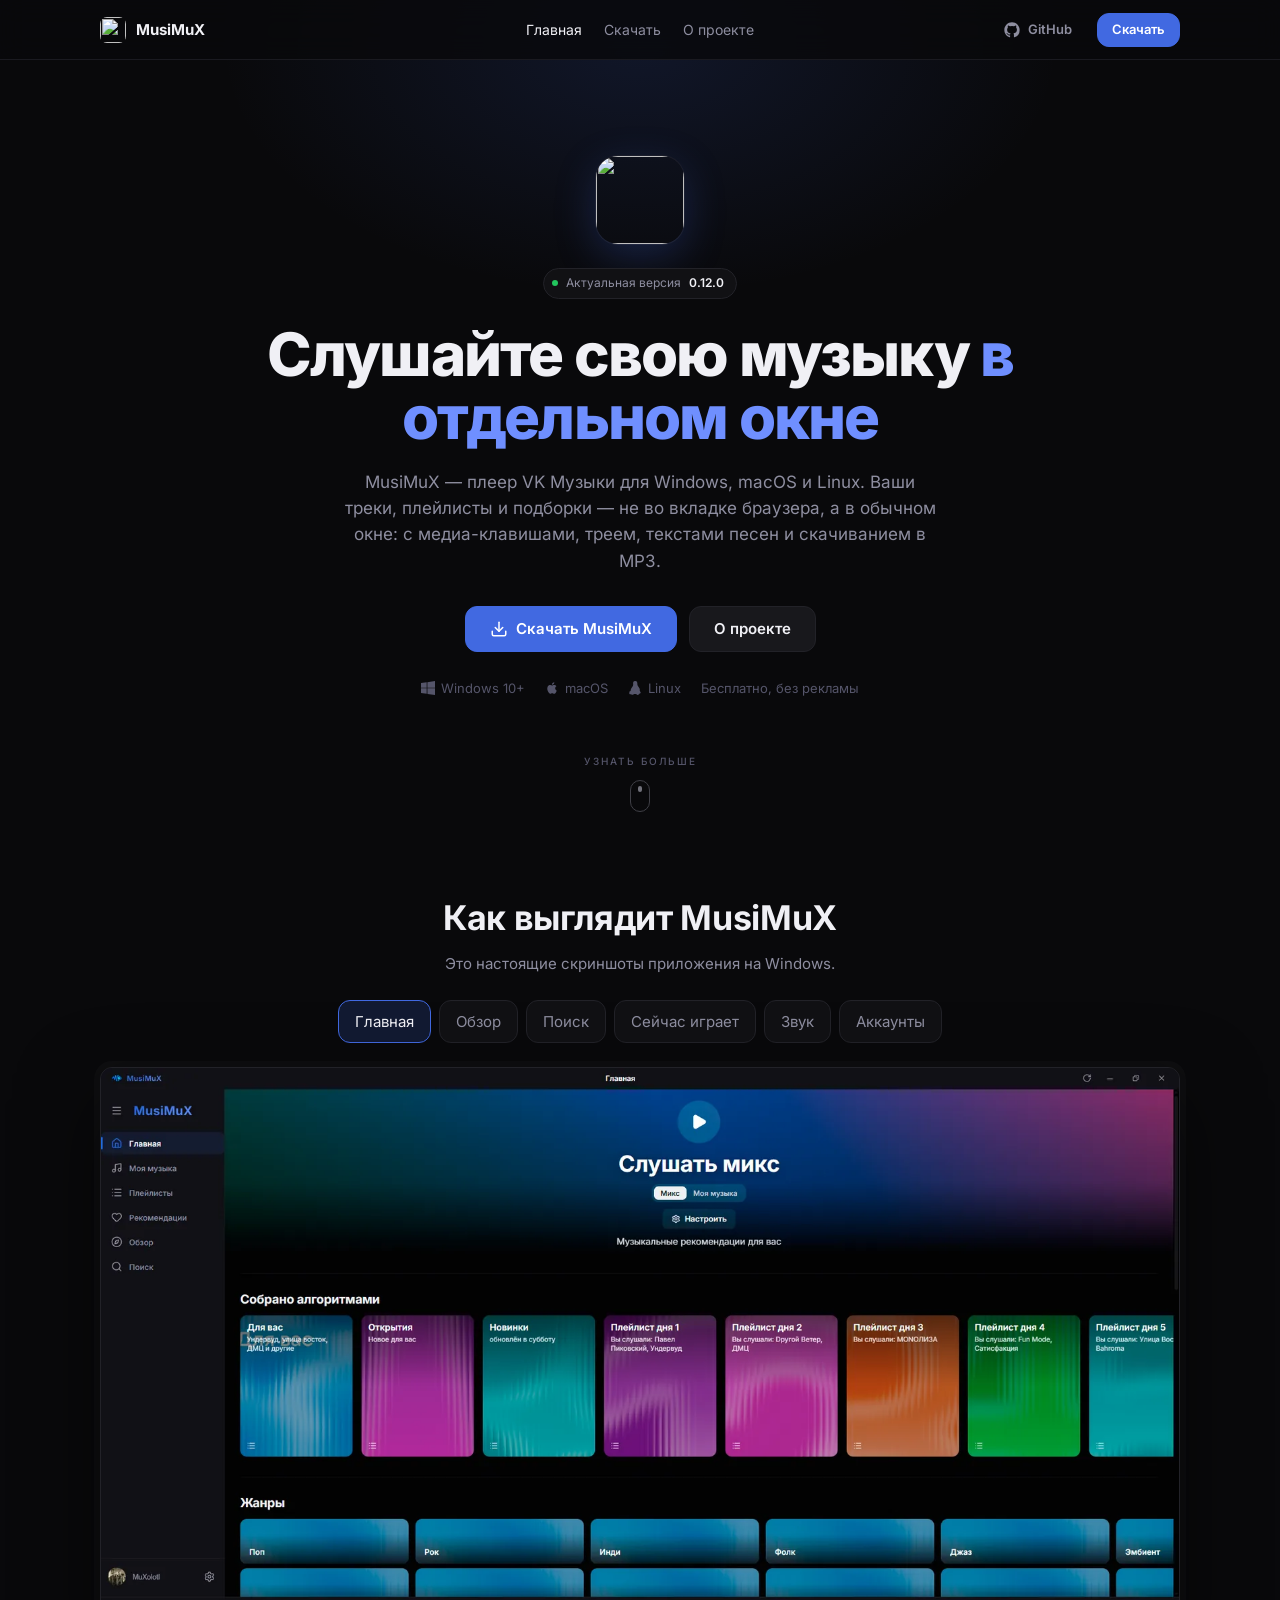
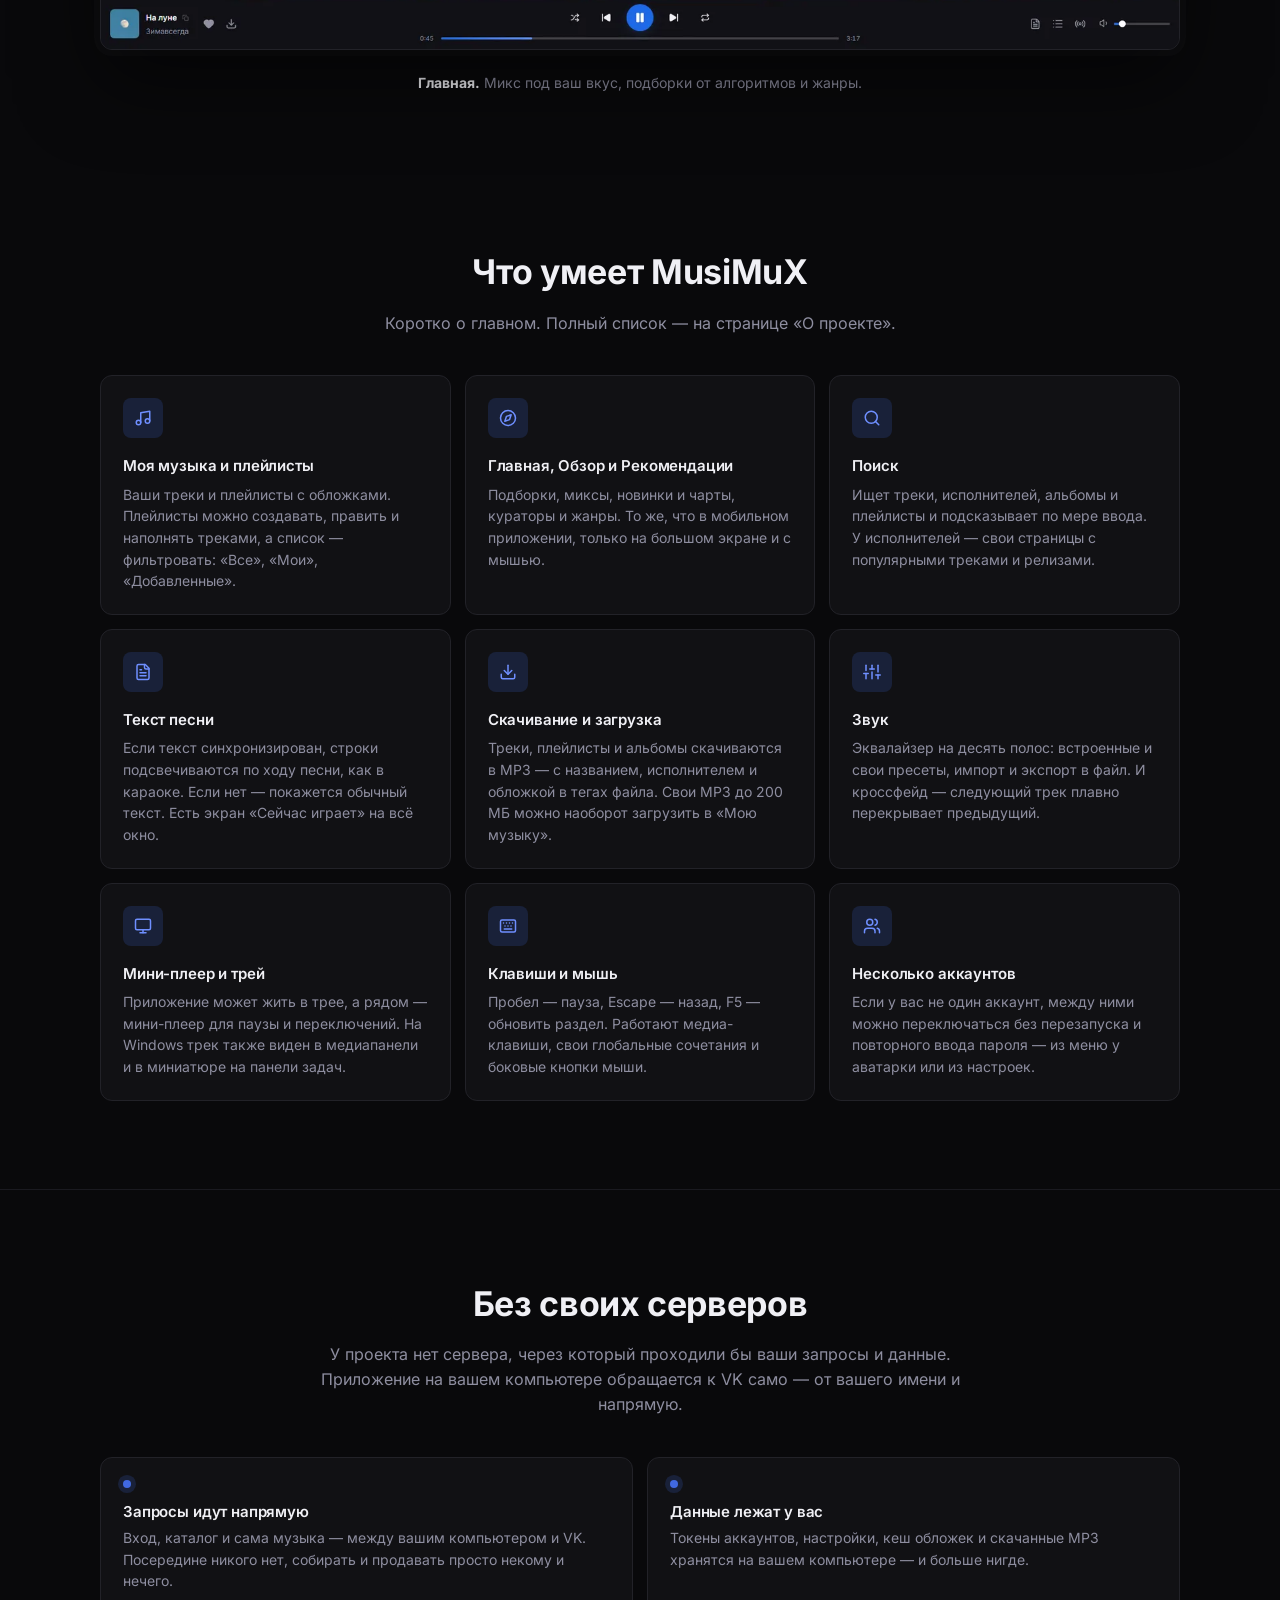
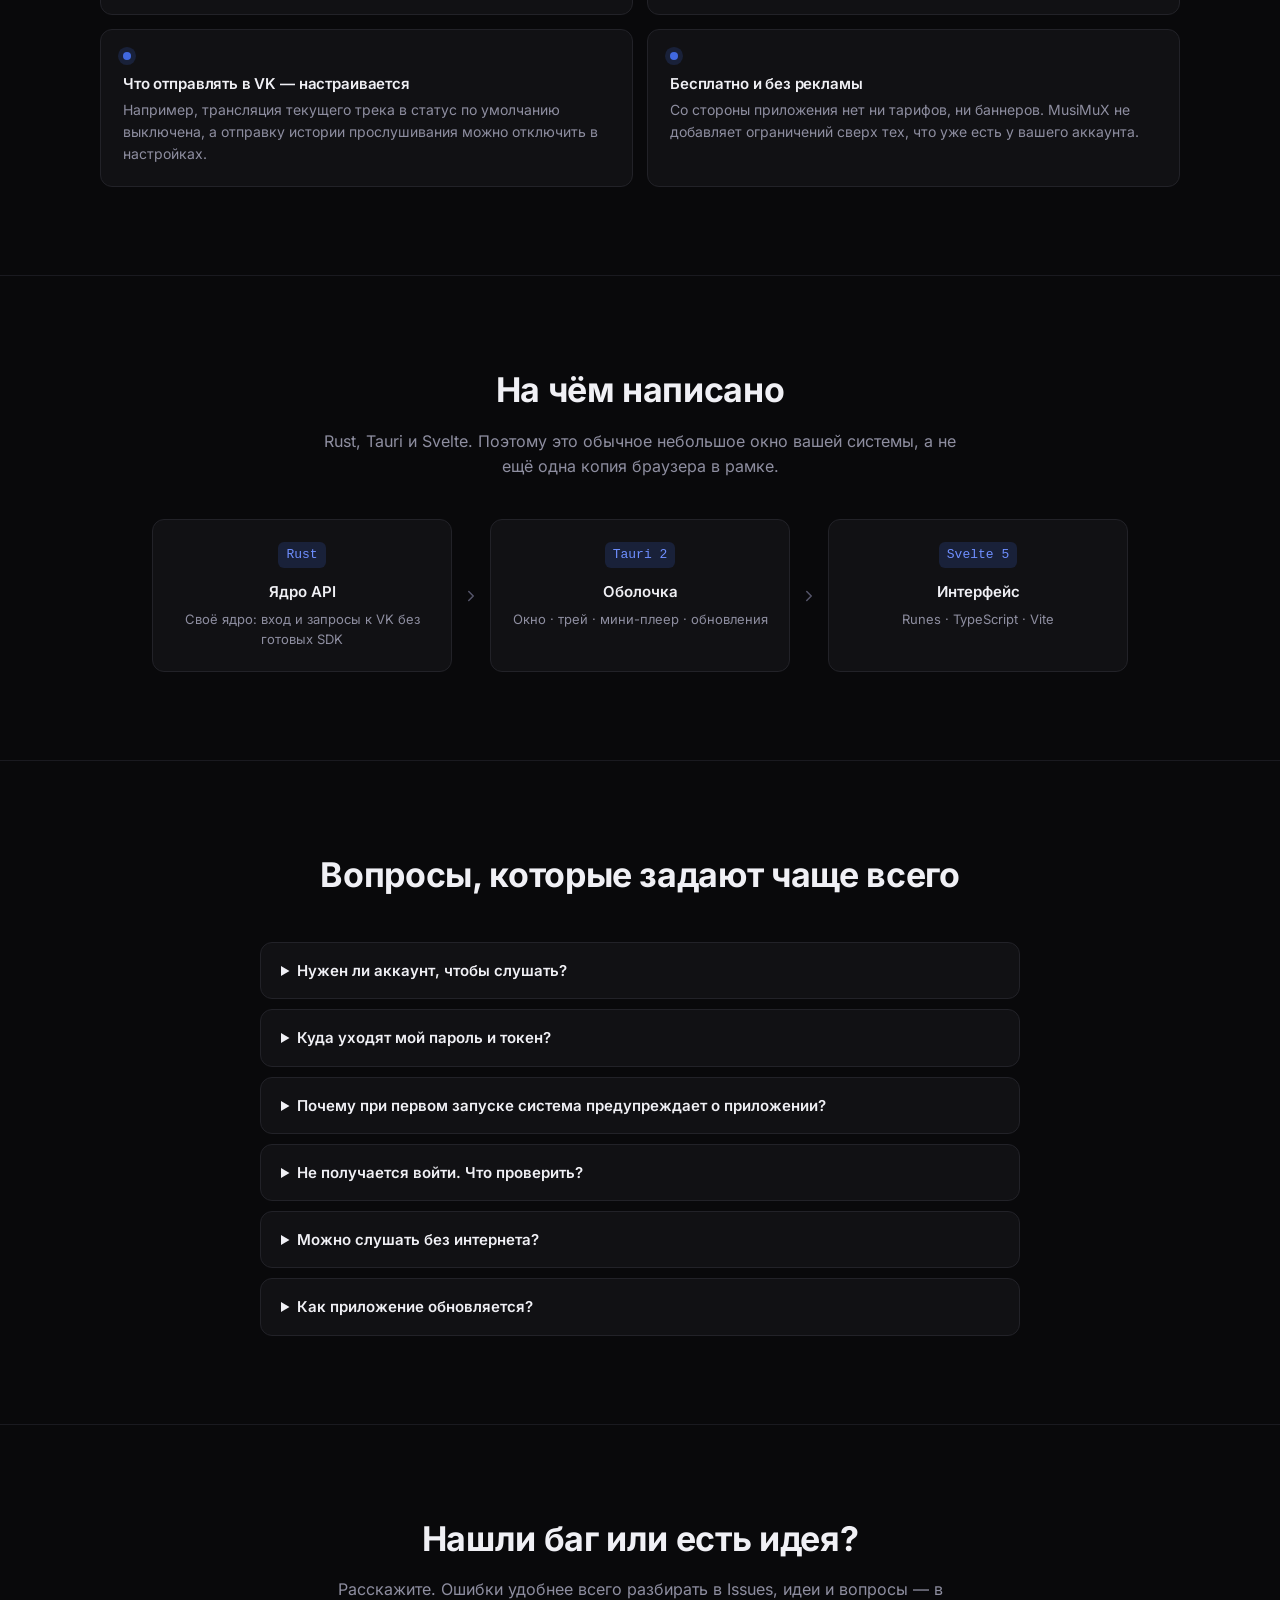
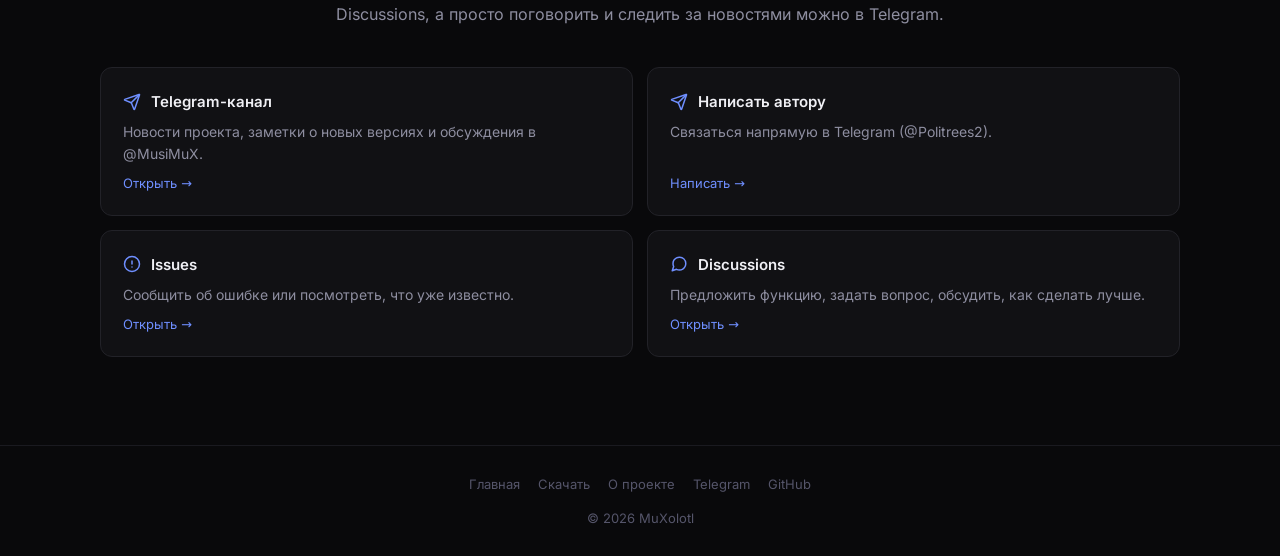
==== commit 0e88e7c6: "Обновление сайта" ====
--- a/site/index.html
+++ b/site/index.html
@@ -4,49 +4,30 @@
   <meta charset="UTF-8">
   <meta name="viewport" content="width=device-width, initial-scale=1">
   <title>MusiMuX — музыкальный клиент для Windows, macOS и Linux</title>
-  <meta name="description" content="MusiMuX — музыкальный клиент: библиотека, плейлисты, поиск, тексты песен, скачивание и загрузка MP3. Работает без собственных серверов.">
+  <meta name="description" content="MusiMuX — плеер VK Музыки для Windows, macOS и Linux: ваша музыка, плейлисты, поиск, тексты песен и скачивание MP3. Своих серверов нет — всё хранится на вашем компьютере.">
   <meta name="author" content="MuXolotl">
   <meta name="theme-color" content="#09090b">
   <meta property="og:type" content="website">
   <meta property="og:url" content="https://muxolotl.github.io/MusiMuX/">
   <meta property="og:title" content="MusiMuX — музыкальный клиент для Windows, macOS и Linux">
-  <meta property="og:description" content="MusiMuX — музыкальный клиент: библиотека, плейлисты, поиск, тексты песен, скачивание и загрузка MP3. Работает без собственных серверов.">
+  <meta property="og:description" content="MusiMuX — плеер VK Музыки для Windows, macOS и Linux: ваша музыка, плейлисты, поиск, тексты песен и скачивание MP3. Своих серверов нет — всё хранится на вашем компьютере.">
+  <meta property="og:image" content="https://muxolotl.github.io/MusiMuX/images/og.jpg">
   <link rel="icon" type="image/png" href="images/icon.png">
   <link rel="apple-touch-icon" href="images/icon.png">
   <link rel="stylesheet" href="css/styles.css">
 </head>
 <body>
 <svg width="0" height="0" style="position:absolute" aria-hidden="true">
-<symbol id="i-heart-filled" viewBox="0 0 24 24" fill="currentColor" stroke="currentColor" stroke-width="2" stroke-linecap="round" stroke-linejoin="round"><path d="M20.84 4.61a5.5 5.5 0 0 0-7.78 0L12 5.67l-1.06-1.06a5.5 5.5 0 0 0-7.78 7.78l1.06 1.06L12 21.23l7.78-7.78 1.06-1.06a5.5 5.5 0 0 0 0-7.78z"/></symbol>
 <symbol id="i-file-text" viewBox="0 0 24 24" fill="none" stroke="currentColor" stroke-width="2" stroke-linecap="round" stroke-linejoin="round"><path d="M15 2H6a2 2 0 0 0-2 2v16a2 2 0 0 0 2 2h12a2 2 0 0 0 2-2V7Z"/><path d="M14 2v4a2 2 0 0 0 2 2h4"/><path d="M10 9H8"/><path d="M16 13H8"/><path d="M16 17H8"/></symbol>
-<symbol id="i-copy" viewBox="0 0 24 24" fill="none" stroke="currentColor" stroke-width="2" stroke-linecap="round" stroke-linejoin="round"><rect width="14" height="14" x="8" y="8" rx="2" ry="2"/><path d="M4 16c-1.1 0-2-.9-2-2V4c0-1.1.9-2 2-2h10c1.1 0 2 .9 2 2"/></symbol>
 <symbol id="i-chevron-right" viewBox="0 0 24 24" fill="none" stroke="currentColor" stroke-width="2" stroke-linecap="round" stroke-linejoin="round"><polyline points="9 18 15 12 9 6"/></symbol>
-<symbol id="i-chevron-down" viewBox="0 0 24 24" fill="none" stroke="currentColor" stroke-width="2" stroke-linecap="round" stroke-linejoin="round"><polyline points="6 9 12 15 18 9"/></symbol>
-<symbol id="i-pause" viewBox="0 0 24 24" fill="none" stroke="currentColor" stroke-width="2" stroke-linecap="round" stroke-linejoin="round"><rect x="6" y="4" width="4" height="16"/><rect x="14" y="4" width="4" height="16"/></symbol>
-<symbol id="i-home" viewBox="0 0 24 24" fill="none" stroke="currentColor" stroke-width="2" stroke-linecap="round" stroke-linejoin="round"><path d="M3 9l9-7 9 7v11a2 2 0 0 1-2 2H5a2 2 0 0 1-2-2z"/><polyline points="9 22 9 12 15 12 15 22"/></symbol>
 <symbol id="i-music" viewBox="0 0 24 24" fill="none" stroke="currentColor" stroke-width="2" stroke-linecap="round" stroke-linejoin="round"><path d="M9 18V5l12-2v13"/><circle cx="6" cy="18" r="3"/><circle cx="18" cy="16" r="3"/></symbol>
-<symbol id="i-list" viewBox="0 0 24 24" fill="none" stroke="currentColor" stroke-width="2" stroke-linecap="round" stroke-linejoin="round"><line x1="8" y1="6" x2="21" y2="6"/><line x1="8" y1="12" x2="21" y2="12"/><line x1="8" y1="18" x2="21" y2="18"/><line x1="3" y1="6" x2="3.01" y2="6"/><line x1="3" y1="12" x2="3.01" y2="12"/><line x1="3" y1="18" x2="3.01" y2="18"/></symbol>
-<symbol id="i-heart" viewBox="0 0 24 24" fill="none" stroke="currentColor" stroke-width="2" stroke-linecap="round" stroke-linejoin="round"><path d="M20.84 4.61a5.5 5.5 0 0 0-7.78 0L12 5.67l-1.06-1.06a5.5 5.5 0 0 0-7.78 7.78l1.06 1.06L12 21.23l7.78-7.78 1.06-1.06a5.5 5.5 0 0 0 0-7.78z"/></symbol>
 <symbol id="i-compass" viewBox="0 0 24 24" fill="none" stroke="currentColor" stroke-width="2" stroke-linecap="round" stroke-linejoin="round"><circle cx="12" cy="12" r="10"/><polygon points="16.24 7.76 14.12 14.12 7.76 16.24 9.88 9.88 16.24 7.76"/></symbol>
 <symbol id="i-search" viewBox="0 0 24 24" fill="none" stroke="currentColor" stroke-width="2" stroke-linecap="round" stroke-linejoin="round"><circle cx="11" cy="11" r="8"/><line x1="21" y1="21" x2="16.65" y2="16.65"/></symbol>
-<symbol id="i-settings" viewBox="0 0 24 24" fill="none" stroke="currentColor" stroke-width="2" stroke-linecap="round" stroke-linejoin="round"><circle cx="12" cy="12" r="3"/><path d="M19.4 15a1.65 1.65 0 0 0 .33 1.82l.06.06a2 2 0 0 1-2.83 2.83l-.06-.06a1.65 1.65 0 0 0-1.82-.33 1.65 1.65 0 0 0-1 1.51V21a2 2 0 0 1-4 0v-.09A1.65 1.65 0 0 0 9 19.4a1.65 1.65 0 0 0-1.82.33l-.06.06a2 2 0 0 1-2.83-2.83l.06-.06a1.65 1.65 0 0 0 .33-1.82 1.65 1.65 0 0 0-1.51-1H3a2 2 0 0 1 0-4h.09A1.65 1.65 0 0 0 4.6 9a1.65 1.65 0 0 0-.33-1.82l-.06-.06a2 2 0 0 1 2.83-2.83l.06.06a1.65 1.65 0 0 0 1.82.33H9a1.65 1.65 0 0 0 1-1.51V3a2 2 0 0 1 4 0v.09a1.65 1.65 0 0 0 1 1.51 1.65 1.65 0 0 0 1.82-.33l.06-.06a2 2 0 0 1 2.83 2.83l-.06.06a1.65 1.65 0 0 0-.33 1.82V9a1.65 1.65 0 0 0 1.51 1H21a2 2 0 0 1 0 4h-.09a1.65 1.65 0 0 0-1.51 1z"/></symbol>
 <symbol id="i-menu" viewBox="0 0 24 24" fill="none" stroke="currentColor" stroke-width="2" stroke-linecap="round" stroke-linejoin="round"><line x1="3" y1="12" x2="21" y2="12"/><line x1="3" y1="6" x2="21" y2="6"/><line x1="3" y1="18" x2="21" y2="18"/></symbol>
-<symbol id="i-shuffle" viewBox="0 0 24 24" fill="none" stroke="currentColor" stroke-width="2" stroke-linecap="round" stroke-linejoin="round"><polyline points="16 3 21 3 21 8"/><line x1="4" y1="20" x2="21" y2="3"/><polyline points="21 16 21 21 16 21"/><line x1="15" y1="15" x2="21" y2="21"/><line x1="4" y1="4" x2="9" y2="9"/></symbol>
-<symbol id="i-skip-back" viewBox="0 0 24 24" fill="none" stroke="currentColor" stroke-width="2" stroke-linecap="round" stroke-linejoin="round"><polygon points="19 20 9 12 19 4 19 20"/><line x1="5" y1="19" x2="5" y2="5"/></symbol>
-<symbol id="i-skip-forward" viewBox="0 0 24 24" fill="none" stroke="currentColor" stroke-width="2" stroke-linecap="round" stroke-linejoin="round"><polygon points="5 4 15 12 5 20 5 4"/><line x1="19" y1="5" x2="19" y2="19"/></symbol>
-<symbol id="i-repeat" viewBox="0 0 24 24" fill="none" stroke="currentColor" stroke-width="2" stroke-linecap="round" stroke-linejoin="round"><polyline points="17 1 21 5 17 9"/><path d="M3 11V9a4 4 0 0 1 4-4h14"/><polyline points="7 23 3 19 7 15"/><path d="M21 13v2a4 4 0 0 1-4 4H3"/></symbol>
-<symbol id="i-radio" viewBox="0 0 24 24" fill="none" stroke="currentColor" stroke-width="2" stroke-linecap="round" stroke-linejoin="round"><circle cx="12" cy="12" r="2"/><path d="M16.24 7.76a6 6 0 0 1 0 8.49m-8.48-.01a6 6 0 0 1 0-8.49m11.31-2.82a10 10 0 0 1 0 14.14m-14.14 0a10 10 0 0 1 0-14.14"/></symbol>
-<symbol id="i-volume" viewBox="0 0 24 24" fill="none" stroke="currentColor" stroke-width="2" stroke-linecap="round" stroke-linejoin="round"><polygon points="11 5 6 9 2 9 2 15 6 15 11 19 11 5"/><path d="M15.54 8.46a5 5 0 0 1 0 7.07"/></symbol>
 <symbol id="i-download" viewBox="0 0 24 24" fill="none" stroke="currentColor" stroke-width="2" stroke-linecap="round" stroke-linejoin="round"><path d="M21 15v4a2 2 0 0 1-2 2H5a2 2 0 0 1-2-2v-4"/><polyline points="7 10 12 15 17 10"/><line x1="12" y1="15" x2="12" y2="3"/></symbol>
-<symbol id="i-upload" viewBox="0 0 24 24" fill="none" stroke="currentColor" stroke-width="2" stroke-linecap="round" stroke-linejoin="round"><path d="M12 3v12"/><path d="m17 8-5-5-5 5"/><path d="M21 15v4a2 2 0 0 1-2 2H5a2 2 0 0 1-2-2v-4"/></symbol>
-<symbol id="i-more" viewBox="0 0 24 24" fill="none" stroke="currentColor" stroke-width="2" stroke-linecap="round" stroke-linejoin="round"><circle cx="12" cy="12" r="1"/><circle cx="19" cy="12" r="1"/><circle cx="5" cy="12" r="1"/></symbol>
-<symbol id="i-refresh" viewBox="0 0 24 24" fill="none" stroke="currentColor" stroke-width="2" stroke-linecap="round" stroke-linejoin="round"><polyline points="23 4 23 10 17 10"/><path d="M20.49 15a9 9 0 1 1-2.12-9.36L23 10"/></symbol>
-<symbol id="i-minimize" viewBox="0 0 24 24" fill="none" stroke="currentColor" stroke-width="2" stroke-linecap="round" stroke-linejoin="round"><line x1="5" y1="12" x2="19" y2="12"/></symbol>
-<symbol id="i-maximize" viewBox="0 0 24 24" fill="none" stroke="currentColor" stroke-width="2" stroke-linecap="round" stroke-linejoin="round"><rect x="5" y="5" width="14" height="14" rx="1"/></symbol>
-<symbol id="i-close" viewBox="0 0 24 24" fill="none" stroke="currentColor" stroke-width="2" stroke-linecap="round" stroke-linejoin="round"><line x1="18" y1="6" x2="6" y2="18"/><line x1="6" y1="6" x2="18" y2="18"/></symbol>
-<symbol id="i-check-circle" viewBox="0 0 24 24" fill="none" stroke="currentColor" stroke-width="2" stroke-linecap="round" stroke-linejoin="round"><path d="M22 11.08V12a10 10 0 1 1-5.93-9.14"/><polyline points="22 4 12 14.01 9 11.01"/></symbol>
 <symbol id="i-sliders" viewBox="0 0 24 24" fill="none" stroke="currentColor" stroke-width="2" stroke-linecap="round" stroke-linejoin="round"><line x1="4" y1="21" x2="4" y2="14"/><line x1="4" y1="10" x2="4" y2="3"/><line x1="12" y1="21" x2="12" y2="12"/><line x1="12" y1="8" x2="12" y2="3"/><line x1="20" y1="21" x2="20" y2="16"/><line x1="20" y1="12" x2="20" y2="3"/><line x1="1" y1="14" x2="7" y2="14"/><line x1="9" y1="8" x2="15" y2="8"/><line x1="17" y1="16" x2="23" y2="16"/></symbol>
 <symbol id="i-monitor" viewBox="0 0 24 24" fill="none" stroke="currentColor" stroke-width="2" stroke-linecap="round" stroke-linejoin="round"><rect x="2" y="3" width="20" height="14" rx="2"/><line x1="8" y1="21" x2="16" y2="21"/><line x1="12" y1="17" x2="12" y2="21"/></symbol>
+<symbol id="i-users" viewBox="0 0 24 24" fill="none" stroke="currentColor" stroke-width="2" stroke-linecap="round" stroke-linejoin="round"><path d="M16 21v-2a4 4 0 0 0-4-4H6a4 4 0 0 0-4 4v2"/><circle cx="9" cy="7" r="4"/><path d="M22 21v-2a4 4 0 0 0-3-3.87"/><path d="M16 3.13a4 4 0 0 1 0 7.75"/></symbol>
 <symbol id="i-keyboard" viewBox="0 0 24 24" fill="none" stroke="currentColor" stroke-width="2" stroke-linecap="round" stroke-linejoin="round"><rect x="2" y="4" width="20" height="16" rx="2"/><path d="M6 8h.01M10 8h.01M14 8h.01M18 8h.01M8 12h.01M12 12h.01M16 12h.01M7 16h10"/></symbol>
 <symbol id="i-alert" viewBox="0 0 24 24" fill="none" stroke="currentColor" stroke-width="2" stroke-linecap="round" stroke-linejoin="round"><circle cx="12" cy="12" r="10"/><line x1="12" y1="8" x2="12" y2="12"/><line x1="12" y1="16" x2="12.01" y2="16"/></symbol>
 <symbol id="i-chat" viewBox="0 0 24 24" fill="none" stroke="currentColor" stroke-width="2" stroke-linecap="round" stroke-linejoin="round"><path d="M21 11.5a8.38 8.38 0 0 1-.9 3.8 8.5 8.5 0 0 1-7.6 4.7 8.38 8.38 0 0 1-3.8-.9L3 21l1.9-5.7a8.38 8.38 0 0 1-.9-3.8 8.5 8.5 0 0 1 4.7-7.6 8.38 8.38 0 0 1 3.8-.9h.5a8.48 8.48 0 0 1 8 8v.5z"/></symbol>
@@ -76,16 +57,17 @@
   <div class="wrap">
     <img class="hero-icon" src="images/icon.png" alt="" width="88" height="88">
     <span class="version-pill"><i></i>Актуальная версия <b data-version>0.12.0</b></span>
-    <h1>Ваша музыка — <em>в&nbsp;настольном</em> приложении</h1>
-    <p class="lead">MusiMuX — музыкальный клиент для Windows, macOS и Linux. Библиотека, плейлисты, подборки, поиск, тексты песен, скачивание и загрузка MP3 в «Мою музыку» — в одном окне на вашем компьютере.</p>
+    <h1>Слушайте свою музыку <em>в отдельном окне</em></h1>
+    <p class="lead">MusiMuX — плеер VK Музыки для Windows, macOS и Linux. Ваши треки, плейлисты и подборки — не во вкладке браузера, а в обычном окне: с медиа-клавишами, треем, текстами песен и скачиванием в MP3.</p>
     <div class="hero-actions">
-      <a class="btn primary lg" href="download.html"><svg width="18" height="18"><use href="#i-download"/></svg>Скачать бесплатно</a>
+      <a class="btn primary lg" href="download.html"><svg width="18" height="18"><use href="#i-download"/></svg>Скачать MusiMuX</a>
       <a class="btn lg" href="about.html">О проекте</a>
     </div>
     <div class="hero-meta">
       <span><svg width="14" height="14"><use href="#i-windows"/></svg>Windows 10+</span>
       <span><svg width="14" height="14"><use href="#i-apple"/></svg>macOS</span>
       <span><svg width="14" height="14"><use href="#i-linux"/></svg>Linux</span>
+      <span>Бесплатно, без рекламы</span>
     </div>
     <a class="scroll-hint" href="#features"><span>Узнать больше</span><i class="mouse"><i></i></i></a>
   </div>
@@ -93,194 +75,32 @@
 <section class="shot" aria-label="Предпросмотр MusiMuX">
   <div class="wrap">
     <div class="shot-head">
-      <span class="eyebrow">Внутри приложения</span>
-      <h2>Посмотрите, как устроен MusiMuX</h2>
-      <p>Макеты показывают интерфейс на примере вымышленных треков.</p>
+      <h2>Как выглядит MusiMuX</h2>
+      <p>Это настоящие скриншоты приложения на Windows.</p>
     </div>
     <div class="shot-scenes" role="group" aria-label="Выбор экрана" hidden>
-      <button type="button" data-mock-scene="library" aria-pressed="true">Моя музыка</button>
-      <button type="button" data-mock-scene="explore" aria-pressed="false">Обзор</button>
-      <button type="button" data-mock-scene="nowplaying" aria-pressed="false">Сейчас играет</button>
+      <button type="button" data-shot="home" aria-pressed="true">Главная</button>
+      <button type="button" data-shot="explore" aria-pressed="false">Обзор</button>
+      <button type="button" data-shot="search" aria-pressed="false">Поиск</button>
+      <button type="button" data-shot="nowplaying" aria-pressed="false">Сейчас играет</button>
+      <button type="button" data-shot="sound" aria-pressed="false">Звук</button>
+      <button type="button" data-shot="account" aria-pressed="false">Аккаунты</button>
     </div>
     <div class="shot-frame">
-      <div class="mock" data-scene="library" aria-hidden="true">
-        <div class="m-title">
-          <span class="m-brand"><img class="m-logo" src="images/icon.png" alt="" width="20" height="20"><span class="m-grad">MusiMuX</span></span>
-          <span class="m-title-center"><b data-mock-title>Моя музыка</b><span data-mock-subtitle>1 284 трека</span></span>
-          <span class="m-title-right">
-            <span class="ic"><svg width="14" height="14"><use href="#i-refresh"/></svg></span>
-            <span class="m-win"><span><svg width="14" height="14"><use href="#i-minimize"/></svg></span><span><svg width="12" height="12"><use href="#i-maximize"/></svg></span><span><svg width="14" height="14"><use href="#i-close"/></svg></span></span>
-          </span>
-        </div>
-        <div class="m-body">
-          <aside class="m-side">
-            <div class="m-side-top"><span class="ic"><svg width="20" height="20"><use href="#i-menu"/></svg></span><b class="m-grad">MusiMuX</b></div>
-            <nav class="m-nav">
-        <div><svg width="20" height="20"><use href="#i-home"/></svg><span>Главная</span></div>
-        <div class="active" data-mock-nav="library"><svg width="20" height="20"><use href="#i-music"/></svg><span>Моя музыка</span></div>
-        <div><svg width="20" height="20"><use href="#i-list"/></svg><span>Плейлисты</span></div>
-        <div><svg width="20" height="20"><use href="#i-heart"/></svg><span>Рекомендации</span></div>
-        <div data-mock-nav="explore"><svg width="20" height="20"><use href="#i-compass"/></svg><span>Обзор</span></div>
-        <div><svg width="20" height="20"><use href="#i-search"/></svg><span>Поиск</span></div>
-            </nav>
-            <div class="m-side-bottom"><span class="m-avatar"></span><span class="name">MuXolotl</span><svg width="18" height="18"><use href="#i-settings"/></svg></div>
-          </aside>
-          <div class="m-main" data-mock-panel="library">
-            <div class="m-search">
-              <div class="m-search-bar">
-                <div class="m-search-input"><svg width="16" height="16"><use href="#i-search"/></svg>Поиск по библиотеке…</div>
-                <span class="m-upload"><svg width="16" height="16"><use href="#i-upload"/></svg><span>Загрузить MP3</span></span>
-              </div>
-            </div>
-            <div class="m-list">
-        <div class="m-row current">
-          <span class="m-cover m-eq"><i></i><i></i><i></i><i></i></span>
-          <span class="m-meta"><b>Полярный день</b><span>Орбита</span></span>
-          <span class="m-dur">3:47</span>
-          <span class="ic on"><svg width="16" height="16"><use href="#i-check-circle"/></svg></span>
-          <span class="ic"><svg width="16" height="16"><use href="#i-heart-filled"/></svg></span>
-          <span class="ic dim"><svg width="17" height="17"><use href="#i-more"/></svg></span>
-        </div>
-        <div class="m-row">
-          <span class="m-cover c2"></span>
-          <span class="m-meta"><b>Тёплый ветер</b><span>Лана Север</span></span>
-          <span class="m-dur">4:12</span>
-          <span class="ic"><svg width="16" height="16"><use href="#i-download"/></svg></span>
-          <span class="ic"><svg width="16" height="16"><use href="#i-heart-filled"/></svg></span>
-          <span class="ic dim"><svg width="17" height="17"><use href="#i-more"/></svg></span>
-        </div>
-        <div class="m-row hover">
-          <span class="m-cover c3"></span>
-          <span class="m-meta"><b>Город без сна<svg width="11" height="11"><use href="#i-copy"/></svg></b><span>Mira &amp; Ночь</span></span>
-          <span class="m-dur">3:05</span>
-          <span class="ic"><svg width="16" height="16"><use href="#i-download"/></svg></span>
-          <span class="ic"><svg width="16" height="16"><use href="#i-heart-filled"/></svg></span>
-          <span class="ic dim"><svg width="17" height="17"><use href="#i-more"/></svg></span>
-        </div>
-        <div class="m-row">
-          <span class="m-cover c4"></span>
-          <span class="m-meta"><b>Последний трамвай</b><span>Квартал 9</span></span>
-          <span class="m-dur">2:58</span>
-          <span class="ic on"><svg width="16" height="16"><use href="#i-check-circle"/></svg></span>
-          <span class="ic"><svg width="16" height="16"><use href="#i-heart-filled"/></svg></span>
-          <span class="ic dim"><svg width="17" height="17"><use href="#i-more"/></svg></span>
-        </div>
-        <div class="m-row">
-          <span class="m-cover c5"></span>
-          <span class="m-meta"><b>Over the Line</b><span>Nova Lane</span></span>
-          <span class="m-dur">3:33</span>
-          <span class="ic"><svg width="16" height="16"><use href="#i-download"/></svg></span>
-          <span class="ic"><svg width="16" height="16"><use href="#i-heart-filled"/></svg></span>
-          <span class="ic dim"><svg width="17" height="17"><use href="#i-more"/></svg></span>
-        </div>
-        <div class="m-row">
-          <span class="m-cover c6"></span>
-          <span class="m-meta"><b>Бумажные птицы</b><span>Тихий Дом</span></span>
-          <span class="m-dur">4:40</span>
-          <span class="ic"><svg width="16" height="16"><use href="#i-download"/></svg></span>
-          <span class="ic"><svg width="16" height="16"><use href="#i-heart-filled"/></svg></span>
-          <span class="ic dim"><svg width="17" height="17"><use href="#i-more"/></svg></span>
-        </div>
-        <div class="m-row">
-          <span class="m-cover c7"></span>
-          <span class="m-meta"><b>Weekend Signal</b><span>Fjord</span></span>
-          <span class="m-dur">3:21</span>
-          <span class="ic"><svg width="16" height="16"><use href="#i-download"/></svg></span>
-          <span class="ic"><svg width="16" height="16"><use href="#i-heart-filled"/></svg></span>
-          <span class="ic dim"><svg width="17" height="17"><use href="#i-more"/></svg></span>
-        </div>
-            </div>
-          </div>
-          <div class="m-main m-explore" data-mock-panel="explore" hidden>
-            <div class="m-catalog-banners">
-              <div class="m-catalog-banner side left"></div>
-              <div class="m-catalog-banner center"><span><b>Музыка в движении</b><small>Подборки для новых маршрутов</small></span></div>
-              <div class="m-catalog-banner side right"></div>
-            </div>
-            <div class="m-catalog-heading"><b>Популярное сегодня</b><svg width="18" height="18"><use href="#i-chevron-right"/></svg></div>
-            <div class="m-catalog-tracks">
-              <div class="m-catalog-column">
-                <div class="m-catalog-track"><span class="m-cover c1"></span><span class="m-meta"><b>Полярный день</b><span>Орбита</span></span><small>3:47</small></div>
-                <div class="m-catalog-track"><span class="m-cover c2"></span><span class="m-meta"><b>Тёплый ветер</b><span>Лана Север</span></span><small>4:12</small></div>
-                <div class="m-catalog-track"><span class="m-cover c3"></span><span class="m-meta"><b>Город без сна</b><span>Mira &amp; Ночь</span></span><small>3:05</small></div>
-              </div>
-              <div class="m-catalog-column">
-                <div class="m-catalog-track"><span class="m-cover c4"></span><span class="m-meta"><b>Последний трамвай</b><span>Квартал 9</span></span><small>2:58</small></div>
-                <div class="m-catalog-track"><span class="m-cover c5"></span><span class="m-meta"><b>Over the Line</b><span>Nova Lane</span></span><small>3:33</small></div>
-                <div class="m-catalog-track"><span class="m-cover c6"></span><span class="m-meta"><b>Бумажные птицы</b><span>Тихий Дом</span></span><small>4:40</small></div>
-              </div>
-            </div>
-            <div class="m-catalog-divider"></div>
-            <div class="m-catalog-heading"><b>Подборки</b><svg width="18" height="18"><use href="#i-chevron-right"/></svg></div>
-          </div>
-        </div>
-        <div class="m-player">
-          <div class="m-now">
-            <span class="m-cover c1"></span>
-            <span class="m-meta"><b>Полярный день<svg width="11" height="11"><use href="#i-copy"/></svg></b><span>Орбита</span></span>
-            <span class="ic"><svg width="20" height="20"><use href="#i-heart-filled"/></svg></span>
-            <span class="ic"><svg width="20" height="20"><use href="#i-download"/></svg></span>
-          </div>
-          <div class="m-center">
-            <div class="m-ctrls">
-              <span class="tog on"><svg width="16" height="16"><use href="#i-shuffle"/></svg></span>
-              <span class="tog plain"><svg width="18" height="18"><use href="#i-skip-back"/></svg></span>
-              <span class="m-play"><svg width="20" height="20"><use href="#i-pause"/></svg></span>
-              <span class="tog plain"><svg width="18" height="18"><use href="#i-skip-forward"/></svg></span>
-              <span class="tog"><svg width="16" height="16"><use href="#i-repeat"/></svg></span>
-            </div>
-            <div class="m-seek"><span>1:26</span><span class="m-bar"><i></i></span><span>3:47</span></div>
-          </div>
-          <div class="m-right">
-            <span class="ic"><svg width="18" height="18"><use href="#i-file-text"/></svg></span>
-            <span class="ic"><svg width="18" height="18"><use href="#i-list"/></svg></span>
-            <span class="ic on"><svg width="18" height="18"><use href="#i-radio"/></svg></span>
-            <span class="m-vol"><svg width="18" height="18"><use href="#i-volume"/></svg><span class="m-bar"><i></i></span></span>
-          </div>
-        </div>
-        <div class="m-fullplayer" data-mock-panel="nowplaying" hidden>
-          <div class="m-full-bg"></div>
-          <div class="m-full-top">
-            <span class="m-full-collapse"><svg width="20" height="20"><use href="#i-chevron-down"/></svg>Свернуть</span>
-            <b>Сейчас играет</b>
-            <span class="m-full-windows"><svg width="14" height="14"><use href="#i-minimize"/></svg><svg width="12" height="12"><use href="#i-maximize"/></svg><svg width="14" height="14"><use href="#i-close"/></svg></span>
-          </div>
-          <div class="m-full-body">
-            <div class="m-full-stage">
-              <div class="m-full-art">
-                <img src="images/preview-cover.svg" alt="">
-                <span class="m-full-download"><svg width="19" height="19"><use href="#i-download"/></svg></span>
-                <span class="m-full-library"><svg width="19" height="19"><use href="#i-heart-filled"/></svg></span>
-                <div class="m-full-art-controls">
-                  <svg width="20" height="20"><use href="#i-shuffle"/></svg>
-                  <svg width="26" height="26"><use href="#i-skip-back"/></svg>
-                  <span><svg width="30" height="30"><use href="#i-pause"/></svg></span>
-                  <svg width="26" height="26"><use href="#i-skip-forward"/></svg>
-                  <svg width="20" height="20"><use href="#i-repeat"/></svg>
-                </div>
-              </div>
-              <div class="m-full-meta"><b>Полярный день</b><span>Орбита</span></div>
-              <div class="m-full-seek"><span>1:26</span><span class="m-bar"><i></i></span><span>3:47</span></div>
-              <div class="m-full-under">
-                <span class="on"><svg width="18" height="18"><use href="#i-file-text"/></svg>Текст</span>
-                <span><svg width="18" height="18"><use href="#i-list"/></svg>Очередь</span>
-                <span class="m-full-volume"><svg width="18" height="18"><use href="#i-volume"/></svg><span class="m-bar"><i></i></span></span>
-              </div>
-            </div>
-            <div class="m-full-lyrics">
-              <p>Город засыпает, и свет вдали горит</p>
-              <p class="active">Навстречу утру музыка летит</p>
-              <p>Оставим позади знакомые пути</p>
-              <p>И новый день уже встречаем впереди</p>
-            </div>
-          </div>
-        </div>
-      </div>
+      <img data-shot-panel="home" src="images/screens/home.webp" width="1600" height="863" alt="Главная страница MusiMuX: кнопка «Слушать микс», подборки «Собрано алгоритмами» и жанры, внизу — панель плеера">
+      <img data-shot-panel="explore" src="images/screens/explore.webp" width="1600" height="858" loading="lazy" alt="Раздел «Обзор»: баннеры, треки блока «Сегодня в плеере» и подборки «Выбор редакции»" hidden>
+      <img data-shot-panel="search" src="images/screens/search.webp" width="1600" height="859" loading="lazy" alt="Поиск по запросу «Plenka»: свои треки, все треки каталога и альбомы исполнителя" hidden>
+      <img data-shot-panel="nowplaying" src="images/screens/nowplaying.webp" width="1600" height="865" loading="lazy" alt="Экран «Сейчас играет»: крупная обложка трека «На луне» и синхронизированный текст песни справа" hidden>
+      <img data-shot-panel="sound" src="images/screens/sound.webp" width="1600" height="860" loading="lazy" alt="Настройки звука: десятиполосный эквалайзер с пресетом «Басы» и настройки кроссфейда" hidden>
+      <img data-shot-panel="account" src="images/screens/account.webp" width="1600" height="862" loading="lazy" alt="Настройки аккаунта: список подключённых аккаунтов и переключатель истории прослушивания; имена и ID скрыты" hidden>
     </div>
     <div class="shot-caption" aria-live="polite">
-      <p data-mock-caption="library"><b>Моя музыка.</b> Треки, плейлисты и управление воспроизведением — под рукой.</p>
-      <p data-mock-caption="explore" hidden><b>Обзор.</b> Баннеры, треки и подборки собраны в одной ленте.</p>
-      <p data-mock-caption="nowplaying" hidden><b>Сейчас играет.</b> Крупная обложка, управление плеером и синхронизированный текст песни.</p>
+      <p data-shot-caption="home"><b>Главная.</b> Микс под ваш вкус, подборки от алгоритмов и жанры.</p>
+      <p data-shot-caption="explore" hidden><b>Обзор.</b> Баннеры, «Сегодня в плеере» и подборки редакции.</p>
+      <p data-shot-caption="search" hidden><b>Поиск.</b> Свои треки и весь каталог, альбомы — с подсказками по мере ввода.</p>
+      <p data-shot-caption="nowplaying" hidden><b>Сейчас играет.</b> Крупная обложка и текст песни, который подсвечивается по ходу трека.</p>
+      <p data-shot-caption="sound" hidden><b>Звук.</b> Эквалайзер на десять полос со своими пресетами и кроссфейд между треками.</p>
+      <p data-shot-caption="account" hidden><b>Аккаунты.</b> Несколько аккаунтов VK в одном приложении. Имена на скриншоте замазаны.</p>
     </div>
   </div>
 </section>
@@ -288,55 +108,54 @@
 <section class="section" id="features">
   <div class="wrap">
     <div class="section-head">
-      <span class="eyebrow">Возможности</span>
-      <h2>Всё, что нужно от музыкального плеера</h2>
-      <p>Библиотека, плейлисты, подборки, поиск, тексты, скачивание и загрузка MP3 — в одном окне.</p>
+      <h2>Что умеет MusiMuX</h2>
+      <p>Коротко о главном. Полный список — на странице «О проекте».</p>
     </div>
     <div class="features">
     <div class="feature">
       <span class="ic"><svg width="18" height="18"><use href="#i-music"/></svg></span>
-      <h3>Библиотека и плейлисты</h3>
-      <p>Своя музыка, плейлисты и альбомы с обложками. Создавайте и редактируйте плейлисты, добавляйте в них треки и выбирайте фильтры «Все», «Мои» и «Добавленные».</p>
+      <h3>Моя музыка и плейлисты</h3>
+      <p>Ваши треки и плейлисты с обложками. Плейлисты можно создавать, править и наполнять треками, а список — фильтровать: «Все», «Мои», «Добавленные».</p>
     </div>
     <div class="feature">
       <span class="ic"><svg width="18" height="18"><use href="#i-compass"/></svg></span>
-      <h3>Главная и Обзор</h3>
-      <p>Персональные подборки, миксы, новинки, чарты, кураторы и жанры — как на телефоне, но в окне на ПК.</p>
+      <h3>Главная, Обзор и Рекомендации</h3>
+      <p>Подборки, миксы, новинки и чарты, кураторы и жанры. То же, что в мобильном приложении, только на большом экране и с мышью.</p>
     </div>
     <div class="feature">
       <span class="ic"><svg width="18" height="18"><use href="#i-search"/></svg></span>
       <h3>Поиск</h3>
-      <p>Треки, исполнители, альбомы и подборки с подсказками по мере ввода; страницы музыкантов с дискографией.</p>
+      <p>Ищет треки, исполнителей, альбомы и плейлисты и подсказывает по мере ввода. У исполнителей — свои страницы с популярными треками и релизами.</p>
     </div>
     <div class="feature">
       <span class="ic"><svg width="18" height="18"><use href="#i-file-text"/></svg></span>
       <h3>Текст песни</h3>
-      <p>Караоке-режим для синхронизированных текстов, обычный текст для остальных, полноэкранный режим «Сейчас играет».</p>
+      <p>Если текст синхронизирован, строки подсвечиваются по ходу песни, как в караоке. Если нет — покажется обычный текст. Есть экран «Сейчас играет» на всё окно.</p>
     </div>
     <div class="feature">
       <span class="ic"><svg width="18" height="18"><use href="#i-download"/></svg></span>
       <h3>Скачивание и загрузка</h3>
-      <p>Скачивайте треки, плейлисты и альбомы в MP3 с тегами и обложкой. Загружайте свои MP3 в «Мою музыку» — до 200 МБ на файл, с очередью, прогрессом, отменой и повтором.</p>
+      <p>Треки, плейлисты и альбомы скачиваются в MP3 — с названием, исполнителем и обложкой в тегах файла. Свои MP3 до 200 МБ можно наоборот загрузить в «Мою музыку».</p>
     </div>
     <div class="feature">
       <span class="ic"><svg width="18" height="18"><use href="#i-sliders"/></svg></span>
       <h3>Звук</h3>
-      <p>Десятиполосный эквалайзер и кроссфейд между треками с настраиваемой длительностью.</p>
+      <p>Эквалайзер на десять полос: встроенные и свои пресеты, импорт и экспорт в файл. И кроссфейд — следующий трек плавно перекрывает предыдущий.</p>
     </div>
     <div class="feature">
       <span class="ic"><svg width="18" height="18"><use href="#i-monitor"/></svg></span>
-      <h3>Трей и мини-плеер</h3>
-      <p>Компактный плеер у трея, управление воспроизведением и настраиваемое поведение при закрытии окна.</p>
+      <h3>Мини-плеер и трей</h3>
+      <p>Приложение может жить в трее, а рядом — мини-плеер для паузы и переключений. На Windows трек также виден в медиапанели и в миниатюре на панели задач.</p>
     </div>
     <div class="feature">
       <span class="ic"><svg width="18" height="18"><use href="#i-keyboard"/></svg></span>
-      <h3>Клавиши</h3>
-      <p>Медиа-клавиши, глобальные сочетания и клавиатурная навигация: Escape, F5, боковые кнопки мыши.</p>
-    </div>
-    <div class="feature">
-      <span class="ic"><svg width="18" height="18"><use href="#i-refresh"/></svg></span>
-      <h3>Автообновления</h3>
-      <p>Новые версии приходят с GitHub Releases: уведомлять, ставить автоматически или вручную — на выбор.</p>
+      <h3>Клавиши и мышь</h3>
+      <p>Пробел — пауза, Escape — назад, F5 — обновить раздел. Работают медиа-клавиши, свои глобальные сочетания и боковые кнопки мыши.</p>
+    </div>
+    <div class="feature">
+      <span class="ic"><svg width="18" height="18"><use href="#i-users"/></svg></span>
+      <h3>Несколько аккаунтов</h3>
+      <p>Если у вас не один аккаунт, между ними можно переключаться без перезапуска и повторного ввода пароля — из меню у аватарки или из настроек.</p>
     </div>
     </div>
   </div>
@@ -345,15 +164,14 @@
 <section class="section">
   <div class="wrap">
     <div class="section-head">
-      <span class="eyebrow">Как устроено</span>
-      <h2>Работает у вас, а не где-то ещё</h2>
-      <p>У MusiMuX нет собственных серверов. Для входа, каталога и воспроизведения приложение обращается к музыкальному сервису напрямую; токен, настройки, кеш и скачанные файлы хранятся на вашем компьютере.</p>
+      <h2>Без своих серверов</h2>
+      <p>У проекта нет сервера, через который проходили бы ваши запросы и данные. Приложение на вашем компьютере обращается к VK само — от вашего имени и напрямую.</p>
     </div>
     <div class="points">
-      <div class="point"><span class="dot"></span><div><h3>Прямое соединение</h3><p>Авторизация, каталог и воспроизведение работают напрямую с музыкальным сервисом — запросы не проходят через серверы MusiMuX.</p></div></div>
-      <div class="point"><span class="dot"></span><div><h3>Данные хранятся на вашем устройстве</h3><p>На компьютере остаются токен, настройки, кеши и скачанные файлы.</p></div></div>
-      <div class="point"><span class="dot"></span><div><h3>Дополнительные функции — по желанию</h3><p>Трансляция текущего трека в статус выключена, пока вы сами её не включите.</p></div></div>
-      <div class="point"><span class="dot"></span><div><h3>Бесплатно, без рекламы и подписок</h3><p>Нужен только аккаунт музыкального сервиса. Приложение не добавляет своих ограничений.</p></div></div>
+      <div class="point"><span class="dot"></span><div><h3>Запросы идут напрямую</h3><p>Вход, каталог и сама музыка — между вашим компьютером и VK. Посередине никого нет, собирать и продавать просто некому и нечего.</p></div></div>
+      <div class="point"><span class="dot"></span><div><h3>Данные лежат у вас</h3><p>Токены аккаунтов, настройки, кеш обложек и скачанные MP3 хранятся на вашем компьютере — и больше нигде.</p></div></div>
+      <div class="point"><span class="dot"></span><div><h3>Что отправлять в VK — настраивается</h3><p>Например, трансляция текущего трека в статус по умолчанию выключена, а отправку истории прослушивания можно отключить в настройках.</p></div></div>
+      <div class="point"><span class="dot"></span><div><h3>Бесплатно и без рекламы</h3><p>Со стороны приложения нет ни тарифов, ни баннеров. MusiMuX не добавляет ограничений сверх тех, что уже есть у вашего аккаунта.</p></div></div>
     </div>
   </div>
 </section>
@@ -361,15 +179,14 @@
 <section class="section" id="stack">
   <div class="wrap">
     <div class="section-head">
-      <span class="eyebrow">Технологии</span>
-      <h2>Под капотом</h2>
-      <p>Небольшое нативное окно, а не упакованный браузер. Rust-ядро общается с сервисом само — без внешних SDK и лишних модулей.</p>
+      <h2>На чём написано</h2>
+      <p>Rust, Tauri и Svelte. Поэтому это обычное небольшое окно вашей системы, а не ещё одна копия браузера в рамке.</p>
     </div>
     <div class="stack">
       <div class="stack-card">
         <code>Rust</code>
         <b>Ядро API</b>
-        <span>Авторизация · методы API · protobuf</span>
+        <span>Своё ядро: вход и запросы к VK без готовых SDK</span>
       </div>
       <span class="stack-arrow"><svg width="18" height="18"><use href="#i-chevron-right"/></svg></span>
       <div class="stack-card">
@@ -384,8 +201,39 @@
         <span>Runes · TypeScript · Vite</span>
       </div>
     </div>
-    <div class="chips">
-      <span>Rust</span><span>Tauri 2</span><span>Svelte 5</span><span>TypeScript</span><span>Protobuf</span><span>Vite</span>
+  </div>
+</section>
+
+<section class="section" id="faq">
+  <div class="wrap">
+    <div class="section-head">
+      <h2>Вопросы, которые задают чаще всего</h2>
+    </div>
+    <div class="faq">
+      <details>
+        <summary>Нужен ли аккаунт, чтобы слушать?</summary>
+        <p>Да. MusiMuX — клиент VK Музыки: вход по логину и паролю (код подтверждения придёт тем способом, который разрешён для вашего аккаунта) или по готовому токену. Без аккаунта слушать нечего — своих треков у приложения нет.</p>
+      </details>
+      <details>
+        <summary>Куда уходят мой пароль и токен?</summary>
+        <p>Никуда, кроме самого VK при входе. У MusiMuX нет своих серверов: токен, который VK выдаёт после входа, хранится в файле на вашем компьютере рядом с остальными настройками.</p>
+      </details>
+      <details>
+        <summary>Почему при первом запуске система предупреждает о приложении?</summary>
+        <p>Сборки не подписаны платным сертификатом разработчика, поэтому Windows SmartScreen и macOS Gatekeeper просят подтвердить первый запуск вручную. На странице «Скачать» написано, как это сделать.</p>
+      </details>
+      <details>
+        <summary>Не получается войти. Что проверить?</summary>
+        <p>Сначала — VPN и прокси: с включённым VPN вход чаще всего и не проходит, приложение с версии 0.13 прямо об этом предупреждает. Выключите VPN и попробуйте снова. Если не помогло — заведите Issue на GitHub и приложите текст ошибки (без паролей и токенов).</p>
+      </details>
+      <details>
+        <summary>Можно слушать без интернета?</summary>
+        <p>Нет, для входа и музыки нужен доступ к VK — офлайн-плеером для локальных файлов MusiMuX не является. А вот скачанные через него MP3 — обычные файлы на вашем диске, их можно слушать чем угодно и без сети.</p>
+      </details>
+      <details>
+        <summary>Как приложение обновляется?</summary>
+        <p>Новые версии лежат на GitHub Releases. MusiMuX может просто уведомлять о них, ставить сам или не проверять вовсе — режим выбирается в настройках.</p>
+      </details>
     </div>
   </div>
 </section>
@@ -393,9 +241,8 @@
 <section class="section" id="feedback">
   <div class="wrap">
     <div class="section-head">
-      <span class="eyebrow">Обратная связь</span>
       <h2>Нашли баг или есть идея?</h2>
-      <p>Проект развивается по отзывам. Ошибки — в Issues, идеи и вопросы — в Discussions, новости и связь с автором — в Telegram.</p>
+      <p>Расскажите. Ошибки удобнее всего разбирать в Issues, идеи и вопросы — в Discussions, а просто поговорить и следить за новостями можно в Telegram.</p>
     </div>
     <div class="links">
       <a class="link-card" href="https://t.me/MusiMuX" target="_blank" rel="noopener noreferrer">
--- a/site/css/styles.css
+++ b/site/css/styles.css
@@ -1,5 +1,41 @@
-/* Сайт MusiMuX. Токены повторяют палитру приложения (src/app.css),
+/* Сайт MusiMuX. Токены повторяют палитру приложения (src/styles/app.css),
    чтобы макет окна и сам сайт выглядели как одно целое. */
+
+/* Inter Variable лежит рядом, в fonts/: сайт не обращается за шрифтом
+   к чужим серверам. Подмножества грузятся по unicode-range — русскому
+   тексту нужны cyrillic и latin, остальные подтянутся только при нужде */
+@font-face {
+  font-family: 'Inter Variable';
+  font-style: normal;
+  font-display: swap;
+  font-weight: 100 900;
+  src: url(../fonts/inter-cyrillic-wght-normal.woff2) format('woff2-variations');
+  unicode-range: U+0301, U+0400-045F, U+0490-0491, U+04B0-04B1, U+2116;
+}
+@font-face {
+  font-family: 'Inter Variable';
+  font-style: normal;
+  font-display: swap;
+  font-weight: 100 900;
+  src: url(../fonts/inter-cyrillic-ext-wght-normal.woff2) format('woff2-variations');
+  unicode-range: U+0460-052F, U+1C80-1C8A, U+20B4, U+2DE0-2DFF, U+A640-A69F, U+FE2E-FE2F;
+}
+@font-face {
+  font-family: 'Inter Variable';
+  font-style: normal;
+  font-display: swap;
+  font-weight: 100 900;
+  src: url(../fonts/inter-latin-wght-normal.woff2) format('woff2-variations');
+  unicode-range: U+0000-00FF, U+0131, U+0152-0153, U+02BB-02BC, U+02C6, U+02DA, U+02DC, U+0304, U+0308, U+0329, U+2000-206F, U+20AC, U+2122, U+2191, U+2193, U+2212, U+2215, U+FEFF, U+FFFD;
+}
+@font-face {
+  font-family: 'Inter Variable';
+  font-style: normal;
+  font-display: swap;
+  font-weight: 100 900;
+  src: url(../fonts/inter-latin-ext-wght-normal.woff2) format('woff2-variations');
+  unicode-range: U+0100-02BA, U+02BD-02C5, U+02C7-02CC, U+02CE-02D7, U+02DD-02FF, U+0304, U+0308, U+0329, U+1D00-1DBF, U+1E00-1E9F, U+1EF2-1EFF, U+2020, U+20A0-20AB, U+20AD-20C0, U+2113, U+2C60-2C7F, U+A720-A7FF;
+}
 
 :root {
   color-scheme: dark;
@@ -19,8 +55,8 @@
   --accent-glow:    rgba(65, 105, 225, 0.18);
   --warn:           #f59e0b;
   --success:        #22c55e;
-  --radius:         10px;
-  --radius-sm:      7px;
+  --radius:         12px;
+  --radius-sm:      8px;
   --radius-xs:      4px;
   --ease:           cubic-bezier(0.16, 1, 0.3, 1);
   --font: 'Inter Variable', 'Inter', system-ui, -apple-system, 'Segoe UI', Roboto,
@@ -154,7 +190,7 @@
 @keyframes scroll-dot { 0%, 100% { transform: translateY(0); opacity: 1; } 50% { transform: translateY(6px); opacity: 0.5; } }
 .version-pill i { width: 6px; height: 6px; border-radius: 50%; background: var(--success); }
 
-/* ---------- Макеты экранов приложения ---------- */
+/* ---------- Скриншоты приложения ---------- */
 .shot { padding: 24px 0 64px; }
 .shot-head { text-align: center; margin: 0 auto 24px; }
 .shot-head h2 { font-size: clamp(26px, 3.4vw, 34px); margin-bottom: 8px; }
@@ -173,275 +209,30 @@
 .shot-caption [hidden] { display: none; }
 .shot-frame {
   position: relative; width: 100%;
-  border-radius: 14px; overflow: hidden;
+  border-radius: var(--radius); overflow: hidden;
   border: 1px solid var(--border);
+  background: var(--bg-surface);
   box-shadow: 0 30px 80px rgba(0, 0, 0, 0.55), 0 0 0 6px rgba(255, 255, 255, 0.02);
 }
-/* Макет свёрстан в пикселях под ширину 1080 и масштабируется под контейнер */
-.mock {
-  --w: 1080px; --h: 660px;
-  width: var(--w); height: var(--h);
-  transform-origin: 0 0;
-  transform: translateX(var(--mock-x, 0px)) scale(var(--mock-scale, 1));
-  position: relative; display: grid; grid-template-rows: 40px 1fr 90px;
-  background: var(--bg); color: var(--text); font-size: 13px;
-  user-select: none;
-}
-.shot-frame { height: calc(660px * var(--mock-scale, 1)); }
-
-.m-title {
-  display: grid; grid-template-columns: 1fr auto 1fr; align-items: center;
-  padding: 0 0 0 14px; background: var(--bg-elevated); border-bottom: 1px solid var(--border);
-}
-.m-brand { display: flex; align-items: center; gap: 8px; font-size: 13px; font-weight: 700; letter-spacing: 0.3px; }
-.m-logo { width: 20px; height: 20px; border-radius: 6px; display: block; flex-shrink: 0; }
-.m-grad {
-  background: linear-gradient(135deg, var(--accent), var(--accent-2));
-  -webkit-background-clip: text; background-clip: text; color: transparent;
-}
-.m-title-center { display: flex; align-items: center; gap: 6px; font-size: 12px; color: var(--text-muted); }
-.m-title-center b { color: var(--text); font-size: 13px; font-weight: 600; }
-.m-title-right { display: flex; justify-content: flex-end; align-items: center; height: 100%; }
-.m-title-right .ic { width: 32px; height: 100%; display: grid; place-items: center; color: var(--text-muted); }
-.m-win { display: flex; height: 100%; }
-.m-win span { width: 46px; height: 100%; display: grid; place-items: center; color: var(--text-secondary); }
-.m-win span:last-child { color: var(--text); }
-
-.m-body { display: flex; min-height: 0; }
-.m-main[hidden], .m-fullplayer[hidden] { display: none; }
-.m-side {
-  width: 220px; flex-shrink: 0; padding: 16px 0;
-  background: var(--bg-elevated); border-right: 1px solid var(--border);
-  display: flex; flex-direction: column;
-}
-.m-side-top { display: flex; align-items: center; gap: 12px; padding: 2px 10px 20px; color: var(--text-secondary); }
-.m-side-top .ic { width: 36px; height: 36px; display: grid; place-items: center; }
-.m-side-top b { font-size: 20px; font-weight: 800; letter-spacing: 0.3px; }
-.m-nav { display: flex; flex-direction: column; gap: 2px; padding: 0 10px; }
-.m-nav div {
-  position: relative; display: flex; align-items: center; gap: 14px;
-  padding: 10px 12px; border-radius: var(--radius-sm);
-  color: var(--text-secondary); font-size: 14px; font-weight: 500;
-}
-.m-nav div.active { background: rgba(65, 105, 225, 0.12); color: var(--text); font-weight: 600; }
-.m-nav div.active svg { color: var(--accent); }
-.m-nav div.active::before {
-  content: ""; position: absolute; left: 0; top: 22%; bottom: 22%;
-  width: 3px; border-radius: 2px; background: var(--accent);
-}
-.m-side-bottom {
-  margin-top: auto; display: flex; align-items: center; gap: 10px;
-  padding: 12px 12px 0; border-top: 1px solid var(--border); color: var(--text-secondary);
-}
-.m-avatar {
+/* Скриншоты сняты в 1920 px и ужаты в WebP на ширину 1600: кадр просто
+   показывает картинку во всю ширину контейнера */
+.shot-frame img { display: block; width: 100%; height: auto; }
+.shot-frame img[hidden] { display: none; }
+.author-avatar {
   width: 32px; height: 32px; border-radius: 50%;
   background: linear-gradient(135deg, #3b4b8a, #6f8fff); flex-shrink: 0;
 }
-.m-side-bottom .name { flex: 1; font-size: 13px; color: var(--text); font-weight: 500; }
-
-.m-main { flex: 1; min-width: 0; display: flex; flex-direction: column; }
-.m-search { display: flex; justify-content: center; padding: 16px 28px 8px; }
-.m-search-bar { width: 100%; max-width: 760px; display: flex; align-items: center; gap: 12px; }
-.m-search-input {
-  flex: 1; min-width: 0; height: 40px;
-  display: flex; align-items: center; gap: 10px; padding: 0 12px;
-  border: 1px solid var(--border); border-radius: var(--radius);
-  background: var(--bg-surface); color: var(--text-muted); font-size: 14px;
-}
-.m-upload {
-  flex-shrink: 0; height: 40px;
-  display: inline-flex; align-items: center; gap: 8px; padding: 0 14px;
-  border: 1px solid var(--border); border-radius: 999px;
-  background: var(--bg-surface); color: var(--text); font-size: 13px; font-weight: 600;
-}
-.m-list { padding: 6px 16px 0; display: flex; flex-direction: column; gap: 2px; overflow: hidden; }
-.m-row {
-  height: 56px; display: grid; grid-template-columns: 44px 1fr auto 28px 28px 30px;
-  align-items: center; gap: 14px; padding: 0 12px; border-radius: var(--radius-sm);
-}
-.m-row.current { background: color-mix(in srgb, var(--accent) 14%, transparent); }
-.m-row.hover { background: var(--bg-hover); }
-.m-cover { width: 44px; height: 44px; border-radius: 6px; position: relative; overflow: hidden; flex-shrink: 0; }
-.m-cover.c1 { background: url("../images/preview-cover.svg") center / cover; }
-.m-cover.c2 { background: linear-gradient(135deg, #0f3d3e, #2bd4a8); }
-.m-cover.c3 { background: linear-gradient(135deg, #4b1d3f, #ff6b9d); }
-.m-cover.c4 { background: linear-gradient(135deg, #3a2a0f, #ffb347); }
-.m-cover.c5 { background: linear-gradient(135deg, #1b2a44, #4a9eff); }
-.m-cover.c6 { background: linear-gradient(135deg, #2f2f2f, #9a9a9a); }
-.m-cover.c7 { background: linear-gradient(135deg, #1e3a1e, #7bd36a); }
-.m-eq { display: flex; align-items: flex-end; justify-content: center; gap: 3px; padding-bottom: 10px; background: color-mix(in srgb, var(--accent) 18%, var(--bg-surface)); }
-.m-eq i { width: 3px; border-radius: 2px; background: var(--accent); animation: m-eq 1s ease-in-out infinite alternate; }
-.m-eq i:nth-child(1) { height: 10px; animation-delay: -0.2s; }
-.m-eq i:nth-child(2) { height: 18px; animation-delay: -0.6s; }
-.m-eq i:nth-child(3) { height: 13px; animation-delay: -0.4s; }
-.m-eq i:nth-child(4) { height: 20px; animation-delay: -0.8s; }
-@keyframes m-eq { to { transform: scaleY(0.45); } }
-.m-meta { min-width: 0; display: flex; flex-direction: column; gap: 3px; }
-.m-meta b { font-size: 14px; font-weight: 600; white-space: nowrap; overflow: hidden; text-overflow: ellipsis; display: flex; align-items: center; gap: 10px; }
-.m-meta b svg { flex-shrink: 0; opacity: 0.65; color: var(--text); }
-.m-row.current .m-meta b { color: var(--accent); }
-.m-row.current .m-meta span { color: color-mix(in srgb, var(--accent) 70%, var(--text-secondary)); }
-.m-meta span { font-size: 13px; color: var(--text-secondary); }
-.m-dur { font-size: 12.5px; color: var(--text-secondary); font-variant-numeric: tabular-nums; }
-.m-row .ic { width: 28px; height: 28px; display: grid; place-items: center; color: var(--text-secondary); }
-.m-row .ic.on { color: var(--accent); }
-/* Меню «…» и копирование названия видны только у строки под курсором */
-.m-row:not(.hover) .ic.dim { visibility: hidden; }
-
-.m-player {
-  display: grid; grid-template-columns: minmax(180px, 1fr) minmax(0, 2.5fr) minmax(120px, 1fr);
-  align-items: center; gap: 16px; padding: 10px 16px;
-  background: var(--bg-elevated); border-top: 1px solid var(--border);
-}
-.m-now { display: flex; align-items: center; gap: 14px; min-width: 0; }
-.m-now .m-cover { width: 52px; height: 52px; border-radius: 8px; }
-.m-now .m-meta { flex: 1; gap: 2px; }
-.m-now .m-meta b { font-size: 14px; gap: 6px; }
-.m-now .m-meta span { font-size: 13px; }
-.m-now .ic { width: 36px; height: 36px; display: grid; place-items: center; color: var(--text-secondary); margin-left: -8px; }
-.m-center { display: flex; flex-direction: column; align-items: center; gap: 6px; min-width: 0; }
-.m-ctrls { display: flex; align-items: center; gap: 14px; color: var(--text); }
-.m-ctrls .tog { width: 40px; height: 40px; display: grid; place-items: center; color: var(--text-secondary); }
-.m-ctrls .tog.plain { color: var(--text); }
-.m-ctrls .tog.on { color: var(--accent); }
-.m-play {
-  width: 48px; height: 48px; border-radius: 50%; display: grid; place-items: center;
-  background: var(--accent); color: #fff;
-}
-.m-seek { width: 100%; max-width: 900px; display: flex; align-items: center; gap: 10px; font-size: 11px; color: var(--text-muted); font-variant-numeric: tabular-nums; }
-.m-bar { flex: 1; height: 4px; border-radius: 2px; background: var(--border); position: relative; }
-.m-bar i { position: absolute; inset: 0 auto 0 0; width: 38%; border-radius: 2px; background: linear-gradient(90deg, var(--accent), var(--accent-2)); }
-.m-bar i::after {
-  content: ""; position: absolute; right: -5px; top: 50%; width: 10px; height: 10px;
-  border-radius: 50%; background: #fff; transform: translateY(-50%);
-}
-.m-right { display: flex; align-items: center; justify-content: flex-end; gap: 6px; color: var(--text-secondary); }
-.m-right .ic { width: 36px; height: 36px; display: grid; place-items: center; }
-.m-right .ic.on { color: var(--accent); }
-.m-vol { display: flex; align-items: center; gap: 8px; margin-left: 8px; }
-.m-vol .m-bar { width: 80px; }
-.m-vol .m-bar i { width: 60%; }
-.m-vol .m-bar i::after { width: 8px; height: 8px; right: -4px; }
-
-.m-explore { overflow: hidden; }
-.m-catalog-banners { position: relative; flex: 0 0 250px; overflow: hidden; border-radius: var(--radius); }
-.m-catalog-banner {
-  position: absolute; top: 0; width: 500px; height: 250px;
-  border-radius: var(--radius); overflow: hidden; background: var(--bg-surface);
-}
-.m-catalog-banner.center {
-  left: 50%; transform: translateX(-50%); z-index: 1;
-  background: url("../images/preview-cover.svg") center / cover;
-}
-.m-catalog-banner.center > span {
-  position: absolute; inset: auto 0 0; display: flex; flex-direction: column; gap: 3px;
-  padding: 40px 24px 18px; color: #fff;
-  background: linear-gradient(180deg, transparent, rgba(9, 9, 11, 0.9));
-}
-.m-catalog-banner.center b { font-size: 20px; font-weight: 800; }
-.m-catalog-banner.center small { font-size: 12px; }
-.m-catalog-banner.side { top: 27px; width: 390px; height: 195px; filter: brightness(0.55); }
-.m-catalog-banner.left { left: -180px; background: linear-gradient(135deg, #28355b, #8063b1); }
-.m-catalog-banner.right { right: -180px; background: linear-gradient(135deg, #254853, #479cc2); }
-.m-catalog-heading { display: flex; align-items: center; gap: 8px; padding: 6px 28px 14px; }
-.m-catalog-heading b { font-size: 22px; }
-.m-catalog-heading svg { color: var(--text-secondary); }
-.m-catalog-tracks { display: flex; gap: 14px; padding: 0 28px; }
-.m-catalog-column { flex: 0 0 320px; display: flex; flex-direction: column; gap: 4px; }
-.m-catalog-track {
-  display: flex; align-items: center; gap: 12px; height: 52px;
-  padding: 0 12px; border-radius: var(--radius-sm);
-}
-.m-catalog-track .m-cover { width: 40px; height: 40px; }
-.m-catalog-track .m-meta { flex: 1; }
-.m-catalog-track .m-meta b { font-size: 13px; }
-.m-catalog-track .m-meta span { font-size: 12px; }
-.m-catalog-track small { color: var(--text-secondary); font-size: 12px; font-variant-numeric: tabular-nums; }
-.m-catalog-divider { height: 1px; margin: 12px 28px 20px; background: var(--border-subtle); }
-
-.m-fullplayer {
-  position: absolute; inset: 0; z-index: 1; display: flex; flex-direction: column;
-  overflow: hidden; background: var(--bg);
-}
-.m-full-bg {
-  position: absolute; inset: -12%;
-  background: url("../images/preview-cover.svg") center / cover;
-  filter: blur(28px) saturate(120%) brightness(0.55); transform: scale(1.06);
-}
-.m-fullplayer::after { content: ""; position: absolute; inset: 0; background: rgba(9, 9, 11, 0.34); pointer-events: none; }
-.m-full-top {
-  position: relative; z-index: 1; display: grid; grid-template-columns: 1fr auto 1fr;
-  align-items: center; gap: 8px; height: 44px; padding-left: 10px; flex-shrink: 0;
-}
-.m-full-collapse {
-  display: flex; align-items: center; justify-self: start; gap: 6px;
-  padding: 6px 14px 6px 10px; border: 1px solid rgba(255, 255, 255, 0.16);
-  border-radius: 999px; background: rgba(255, 255, 255, 0.1); font-weight: 600;
-}
-.m-full-top b { font-size: 12px; letter-spacing: 0.1em; text-transform: uppercase; color: var(--text-secondary); }
-.m-full-windows { display: flex; align-items: center; justify-self: end; height: 100%; }
-.m-full-windows svg { box-sizing: content-box; padding: 0 15px; }
-.m-full-body {
-  position: relative; z-index: 1; flex: 1; display: flex; align-items: center;
-  justify-content: center; gap: 100px; min-height: 0; padding: 8px 48px 40px;
-}
-.m-full-stage { display: flex; flex: 0 0 304px; flex-direction: column; align-items: center; gap: 17px; }
-.m-full-art {
-  position: relative; width: 304px; height: 304px; overflow: hidden;
-  border: 1px solid #3f3f47; border-radius: 20px;
-  box-shadow: 0 32px 80px rgba(0, 0, 0, 0.62), 0 8px 24px rgba(0, 0, 0, 0.45);
-}
-.m-full-art > img { display: block; width: 100%; height: 100%; object-fit: cover; }
-.m-full-download, .m-full-library {
-  position: absolute; top: 12px; display: grid; place-items: center;
-  width: 30px; height: 30px; border-radius: 50%; background: rgba(0, 0, 0, 0.5); color: #fff;
-}
-.m-full-download { left: 12px; }
-.m-full-library { right: 12px; }
-.m-full-art-controls {
-  position: absolute; inset: auto 0 0; display: flex; align-items: center; justify-content: center;
-  gap: 12px; padding: 40px 12px 18px;
-  background: linear-gradient(180deg, transparent, rgba(0, 0, 0, 0.78)); color: #fff;
-}
-.m-full-art-controls > span {
-  display: grid; place-items: center; width: 56px; height: 56px;
-  border-radius: 50%; background: var(--accent);
-}
-.m-full-art-controls > svg:first-child { color: var(--accent-2); }
-.m-full-meta { display: flex; flex-direction: column; align-items: center; gap: 4px; }
-.m-full-meta b { font-size: 25px; font-weight: 800; }
-.m-full-meta span { font-size: 16px; color: var(--text-secondary); }
-.m-full-seek { display: flex; align-items: center; gap: 12px; width: 100%; color: var(--text-secondary); font-variant-numeric: tabular-nums; }
-.m-full-seek .m-bar { background: rgba(255, 255, 255, 0.2); height: 5px; }
-.m-full-under { display: flex; align-items: center; gap: 8px; width: 100%; }
-.m-full-under > span:not(.m-full-volume) {
-  display: flex; align-items: center; gap: 8px; padding: 9px 14px;
-  border: 1px solid rgba(255, 255, 255, 0.14); border-radius: 999px;
-  background: rgba(255, 255, 255, 0.06); font-weight: 600;
-}
-.m-full-under > span.on { background: var(--accent); border-color: transparent; }
-.m-full-volume { display: flex; align-items: center; gap: 8px; margin-left: auto; color: var(--text-secondary); }
-.m-full-volume .m-bar { flex: 0 0 70px; }
-.m-full-volume .m-bar i { width: 60%; }
-.m-full-lyrics {
-  flex: 1; display: flex; flex-direction: column; justify-content: center; gap: 18px;
-  min-width: 0; height: 100%; overflow: hidden;
-  mask-image: linear-gradient(180deg, transparent, #000 12%, #000 88%, transparent);
-}
-.m-full-lyrics p { font-size: 21px; font-weight: 650; line-height: 1.5; text-align: center; color: color-mix(in srgb, var(--text) 32%, transparent); }
-.m-full-lyrics p.active { color: var(--text); transform: scale(1.045); text-shadow: 0 2px 20px rgba(0, 0, 0, 0.5); }
 
 /* ---------- Карточки возможностей ---------- */
 .features { display: grid; grid-template-columns: repeat(3, 1fr); gap: 14px; }
 .feature {
-  padding: 22px; border: 1px solid var(--border); border-radius: 14px;
+  padding: 22px; border: 1px solid var(--border); border-radius: var(--radius);
   background: var(--bg-surface);
   transition: border-color 150ms ease, background 150ms ease;
 }
 .feature:hover { border-color: #2c2c34; background: var(--bg-elevated); }
-.feature { text-align: center; }
 .feature .ic {
-  width: 40px; height: 40px; border-radius: 10px; margin: 0 auto 16px;
+  width: 40px; height: 40px; border-radius: var(--radius-sm); margin-bottom: 16px;
   display: grid; place-items: center;
   background: var(--accent-glow); color: var(--accent-2);
 }
@@ -451,8 +242,8 @@
 /* ---------- Принципы (две колонки) ---------- */
 .points { display: grid; grid-template-columns: repeat(2, 1fr); gap: 14px; }
 .point {
-  display: flex; flex-direction: column; align-items: center; text-align: center; gap: 12px;
-  padding: 22px; border: 1px solid var(--border); border-radius: 14px; background: var(--bg-surface);
+  display: flex; flex-direction: column; align-items: flex-start; gap: 12px;
+  padding: 22px; border: 1px solid var(--border); border-radius: var(--radius); background: var(--bg-surface);
 }
 .point .dot { width: 8px; height: 8px; border-radius: 50%; background: var(--accent); box-shadow: 0 0 0 5px var(--accent-glow); }
 .point h3 { font-size: 15px; font-weight: 600; margin-bottom: 4px; }
@@ -463,7 +254,7 @@
 .stack-card {
   flex: 1; max-width: 300px; display: flex; flex-direction: column; align-items: center; gap: 6px;
   padding: 22px 18px; text-align: center;
-  border: 1px solid var(--border); border-radius: 14px; background: var(--bg-surface);
+  border: 1px solid var(--border); border-radius: var(--radius); background: var(--bg-surface);
 }
 .stack-card code {
   font-family: var(--mono); font-size: 13px; color: var(--accent-2);
@@ -472,17 +263,23 @@
 .stack-card b { font-size: 15px; font-weight: 600; }
 .stack-card span { font-size: 13px; color: var(--text-secondary); }
 .stack-arrow { display: grid; place-items: center; color: var(--text-muted); flex-shrink: 0; }
-.chips { display: flex; justify-content: center; flex-wrap: wrap; gap: 8px; margin-top: 22px; }
-.chips span {
-  font-size: 12.5px; font-weight: 500; color: var(--text-secondary);
-  border: 1px solid var(--border); border-radius: 999px; padding: 5px 12px; background: var(--bg-elevated);
-}
+
+/* ---------- Частые вопросы ---------- */
+.faq { max-width: 760px; margin: 0 auto; }
+.faq details {
+  padding: 16px 20px; border: 1px solid var(--border); border-radius: var(--radius);
+  background: var(--bg-surface);
+}
+.faq details + details { margin-top: 10px; }
+.faq summary { cursor: pointer; font-size: 15px; font-weight: 600; }
+.faq summary:hover { color: var(--accent-2); }
+.faq details p { margin-top: 8px; font-size: 14.5px; color: var(--text-secondary); }
 
 /* ---------- Обратная связь ---------- */
 .links { display: grid; grid-template-columns: repeat(2, 1fr); gap: 14px; }
 .link-card {
-  display: flex; flex-direction: column; align-items: center; text-align: center; gap: 8px; padding: 22px;
-  border: 1px solid var(--border); border-radius: 14px; background: var(--bg-surface);
+  display: flex; flex-direction: column; align-items: flex-start; gap: 8px; padding: 22px;
+  border: 1px solid var(--border); border-radius: var(--radius); background: var(--bg-surface);
   transition: border-color 150ms ease, background 150ms ease;
 }
 .link-card:hover { border-color: var(--accent); background: var(--bg-elevated); }
@@ -509,7 +306,7 @@
 .os-tab:hover { background: var(--bg-hover); color: var(--text); }
 .os-tab.active { background: rgba(65, 105, 225, 0.14); border-color: rgba(65, 105, 225, 0.45); color: var(--text); }
 
-.panel { padding: 18px; border: 1px solid var(--border); border-radius: 14px; background: var(--bg-surface); }
+.panel { padding: 18px; border: 1px solid var(--border); border-radius: var(--radius); background: var(--bg-surface); }
 .panel[hidden] { display: none; }
 .dl-grid { display: grid; grid-template-columns: 1fr 1fr; gap: 10px; }
 .dl-grid + .dl-grid { margin-top: 10px; }
@@ -521,7 +318,7 @@
 }
 .dl:hover { border-color: var(--accent); background: var(--bg-hover); }
 .dl .ic {
-  width: 38px; height: 38px; border-radius: 9px; display: grid; place-items: center;
+  width: 38px; height: 38px; border-radius: var(--radius-sm); display: grid; place-items: center;
   background: var(--accent-glow); color: var(--accent-2); flex-shrink: 0;
 }
 .dl b { display: block; font-size: 14px; font-weight: 600; }
@@ -538,6 +335,18 @@
 .panel-foot a { color: var(--text-secondary); }
 .panel-foot a:hover { color: var(--text); }
 
+/* Команды установки внутри карточки системы: блок копируется целиком,
+   версия в именах файлов — спаны data-version, их проставляет релизный CI */
+.install { margin-top: 16px; }
+.install > * + * { margin-top: 8px; }
+.install p { font-size: 13.5px; color: var(--text-secondary); }
+.install pre {
+  padding: 10px 14px; border: 1px solid var(--border); border-radius: var(--radius-sm);
+  background: var(--bg-elevated); overflow-x: auto;
+}
+.install code { font-family: var(--mono); font-size: 12.5px; color: var(--text); }
+.install p code { background: var(--bg-elevated); border: 1px solid var(--border); border-radius: 4px; padding: 1px 5px; }
+
 .notice {
   display: flex; gap: 12px; margin-top: 18px; padding: 14px 16px;
   border: 1px solid rgba(245, 158, 11, 0.3); border-radius: var(--radius);
@@ -547,7 +356,7 @@
 .notice b { color: var(--text); font-weight: 600; }
 
 .steps { display: grid; grid-template-columns: repeat(3, 1fr); gap: 14px; margin-top: 48px; }
-.step { padding: 20px 18px; text-align: center; border: 1px solid var(--border); border-radius: 14px; background: var(--bg-surface); }
+.step { padding: 20px 18px; border: 1px solid var(--border); border-radius: var(--radius); background: var(--bg-surface); }
 .step .n { font-size: 12px; font-weight: 700; color: var(--accent-2); margin-bottom: 8px; }
 .step h3 { font-size: 15px; font-weight: 600; margin-bottom: 4px; }
 .step p { font-size: 13.5px; color: var(--text-secondary); }
@@ -555,8 +364,8 @@
 /* ---------- Страница «О проекте» ---------- */
 .prose { width: min(760px, 100% - 40px); margin: 0 auto; }
 .prose section {
-  padding: 26px 28px; margin-bottom: 14px; text-align: center;
-  border: 1px solid var(--border); border-radius: 14px; background: var(--bg-surface);
+  padding: 26px 28px; margin-bottom: 14px;
+  border: 1px solid var(--border); border-radius: var(--radius); background: var(--bg-surface);
 }
 .prose h2 { font-size: 19px; font-weight: 700; margin-bottom: 12px; }
 .prose p { color: var(--text-secondary); font-size: 15px; }
@@ -571,7 +380,7 @@
 .stack-list dd { color: var(--text-secondary); }
 .check li svg { color: var(--accent); margin-top: 3px; }
 .author { display: flex; flex-direction: column; align-items: center; gap: 12px; padding-top: 6px; }
-.author .m-avatar { width: 56px; height: 56px; display: grid; place-items: center; font-weight: 700; font-size: 20px; color: #fff; }
+.author .author-avatar { width: 56px; height: 56px; display: grid; place-items: center; font-weight: 700; font-size: 20px; color: #fff; }
 .author b { display: block; font-size: 15px; }
 .author span { font-size: 13.5px; color: var(--text-secondary); }
 .author .row { display: flex; justify-content: center; flex-wrap: wrap; gap: 8px 14px; margin-top: 8px; font-size: 13.5px; }
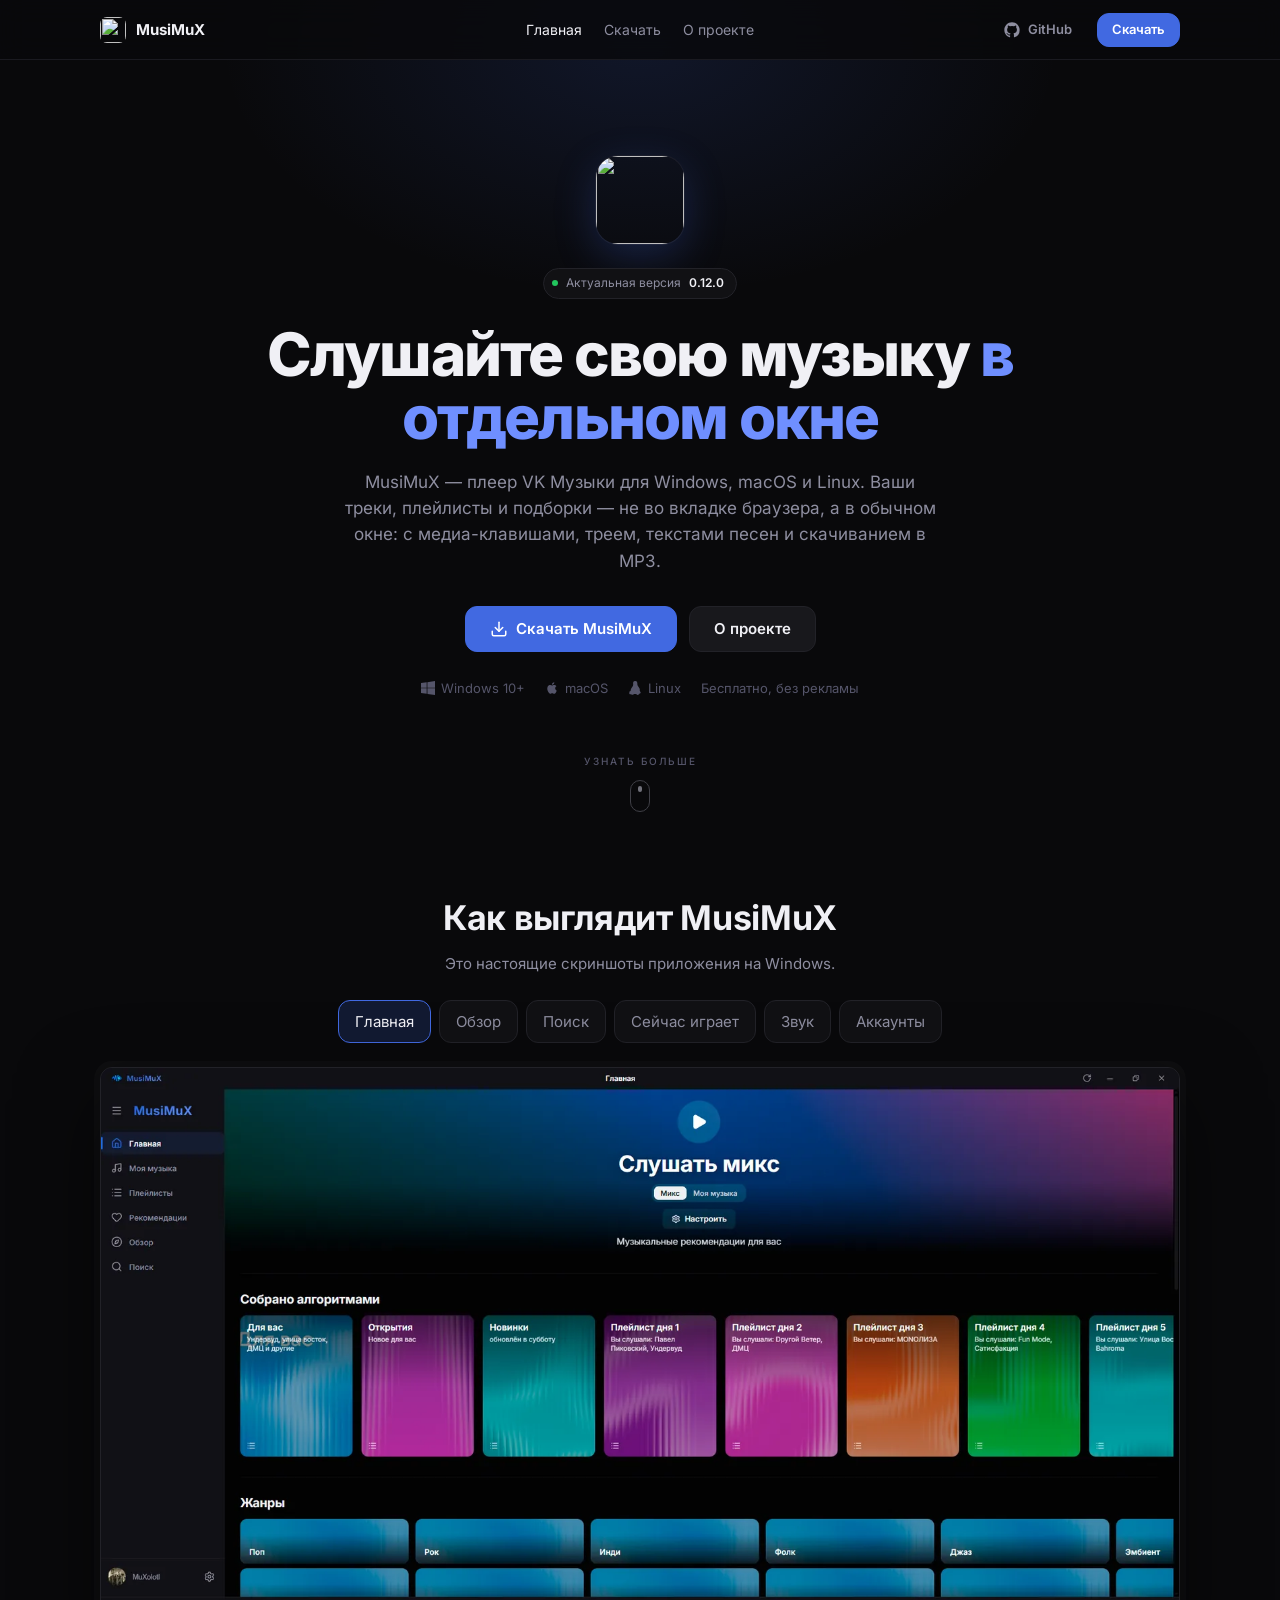
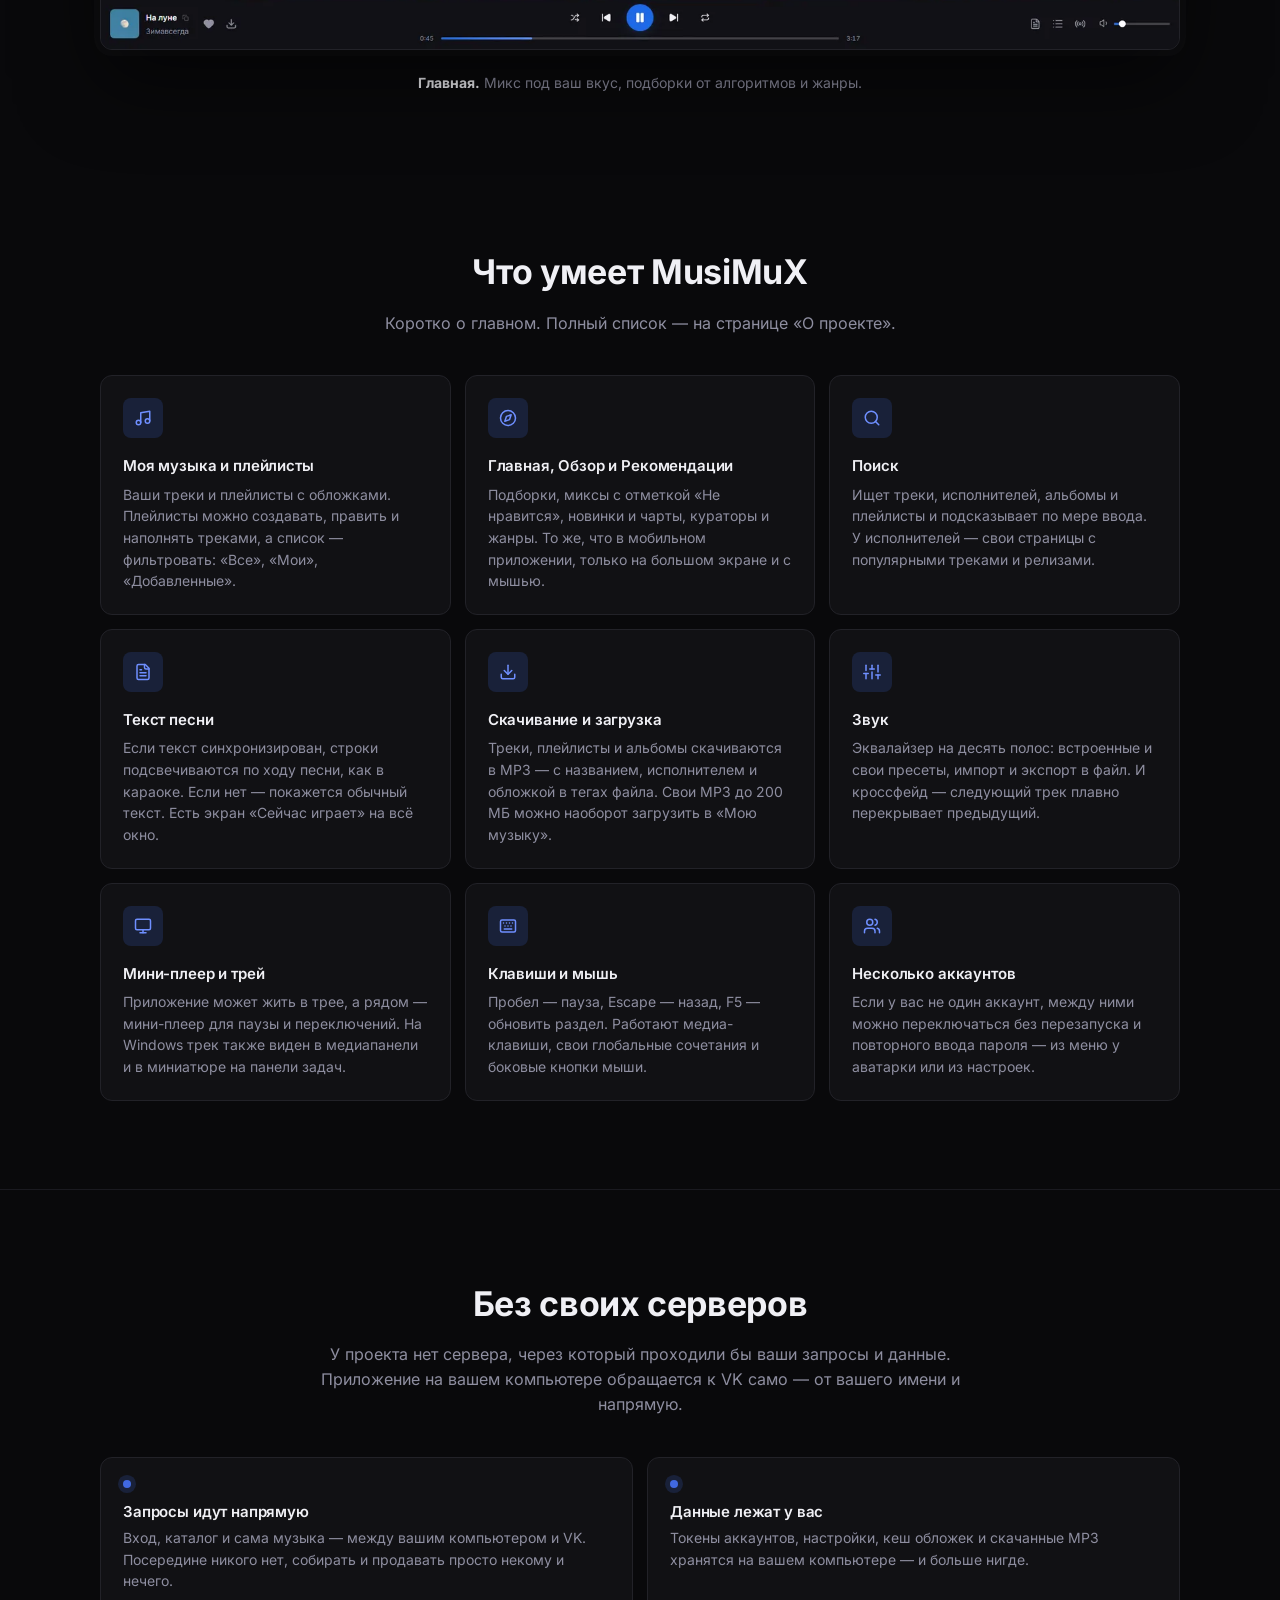
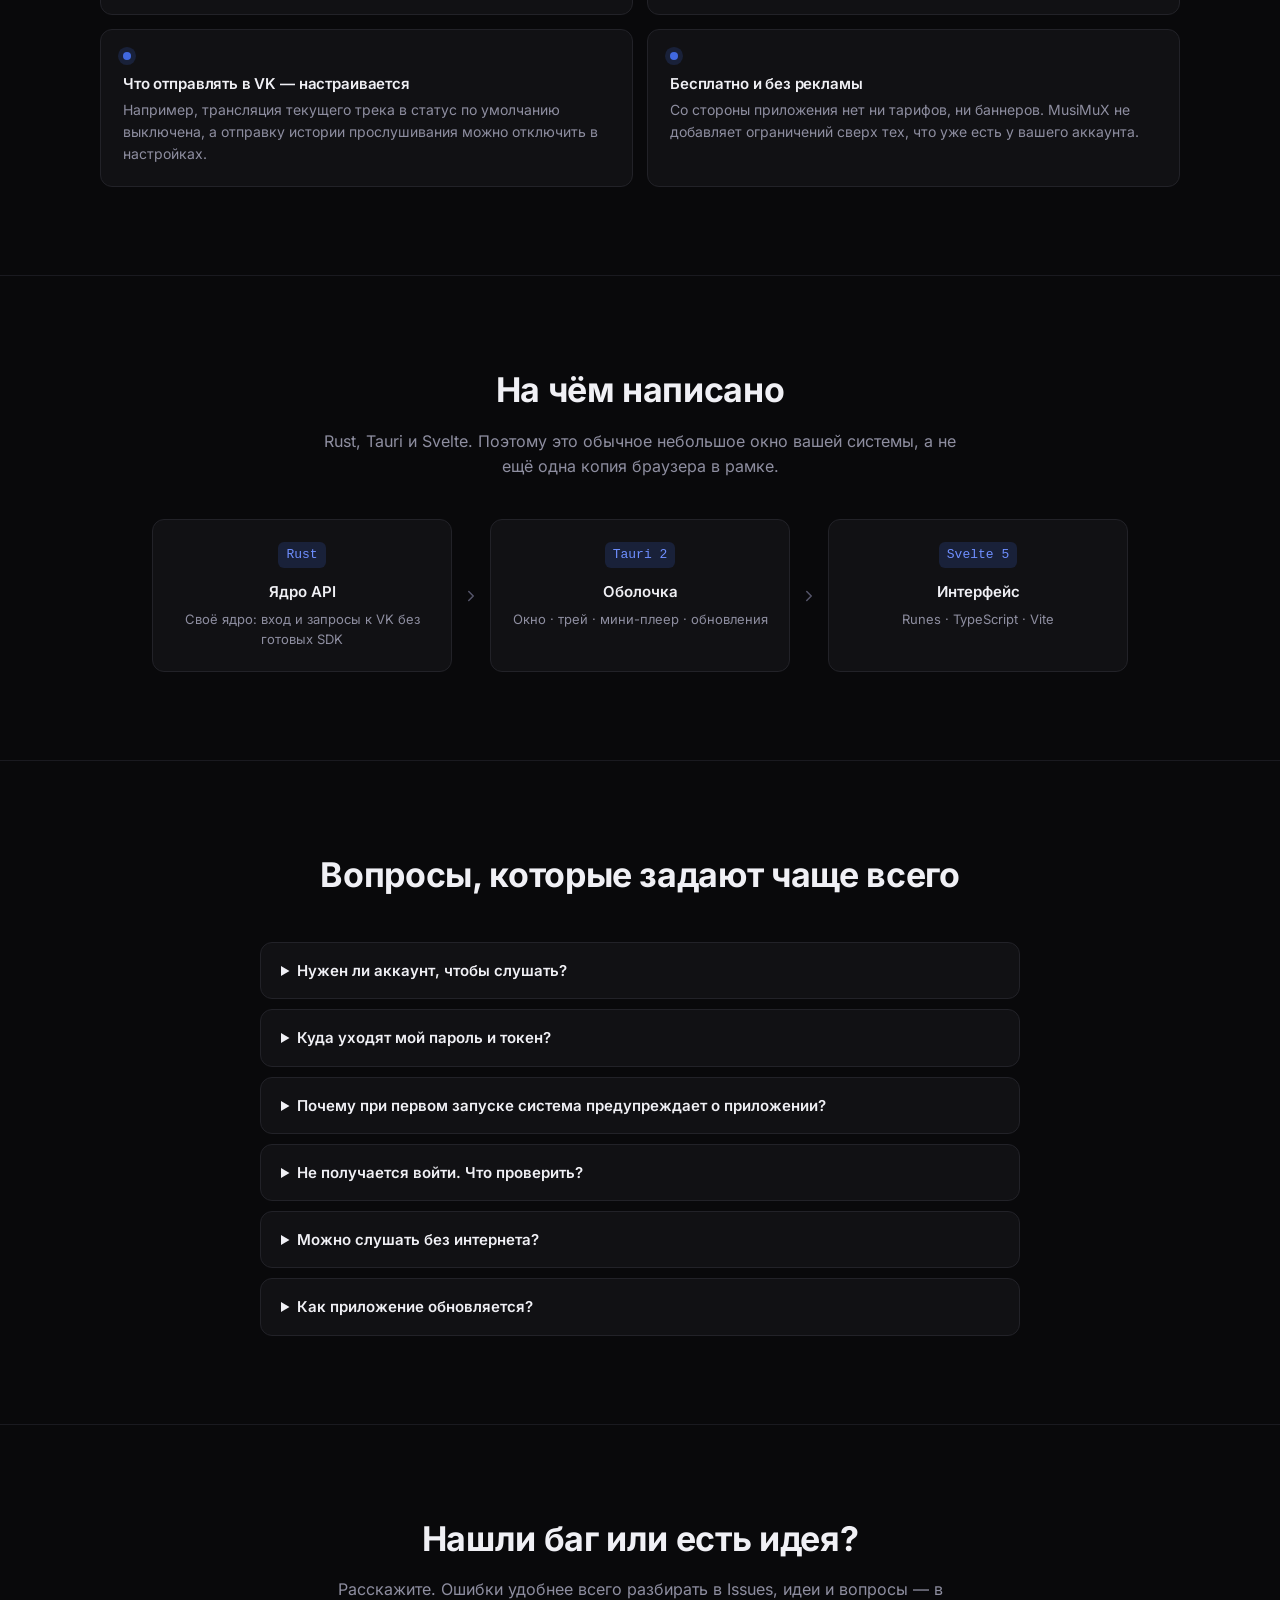
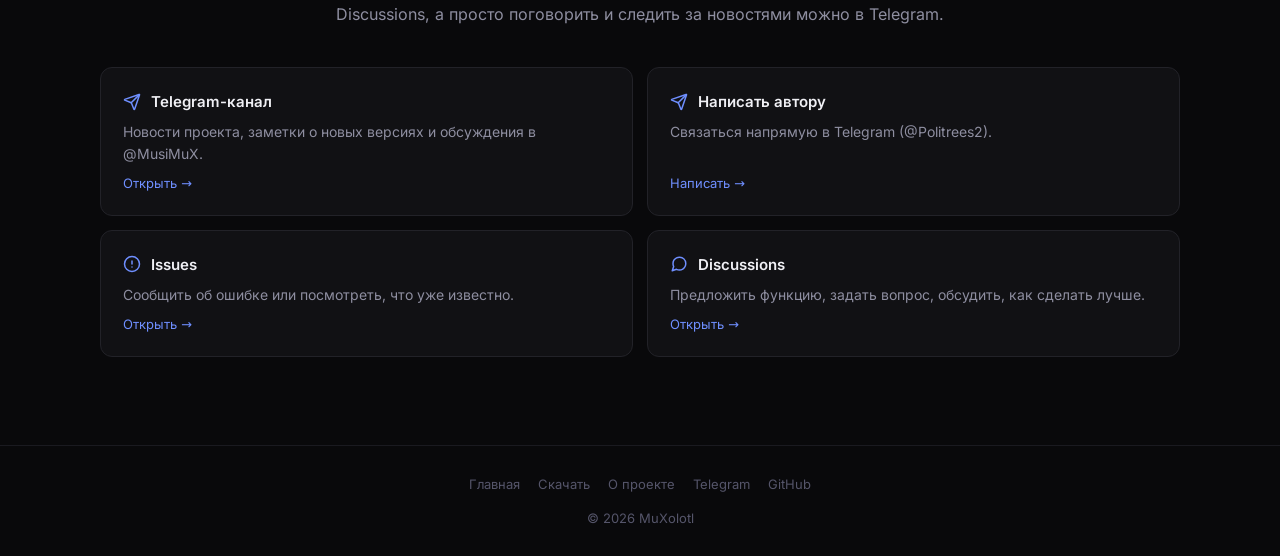
==== commit a24aff05: "Обновление сайта" ====
--- a/site/index.html
+++ b/site/index.html
@@ -120,7 +120,7 @@
     <div class="feature">
       <span class="ic"><svg width="18" height="18"><use href="#i-compass"/></svg></span>
       <h3>Главная, Обзор и Рекомендации</h3>
-      <p>Подборки, миксы, новинки и чарты, кураторы и жанры. То же, что в мобильном приложении, только на большом экране и с мышью.</p>
+      <p>Подборки, миксы с отметкой «Не нравится», новинки и чарты, кураторы и жанры. То же, что в мобильном приложении, только на большом экране и с мышью.</p>
     </div>
     <div class="feature">
       <span class="ic"><svg width="18" height="18"><use href="#i-search"/></svg></span>
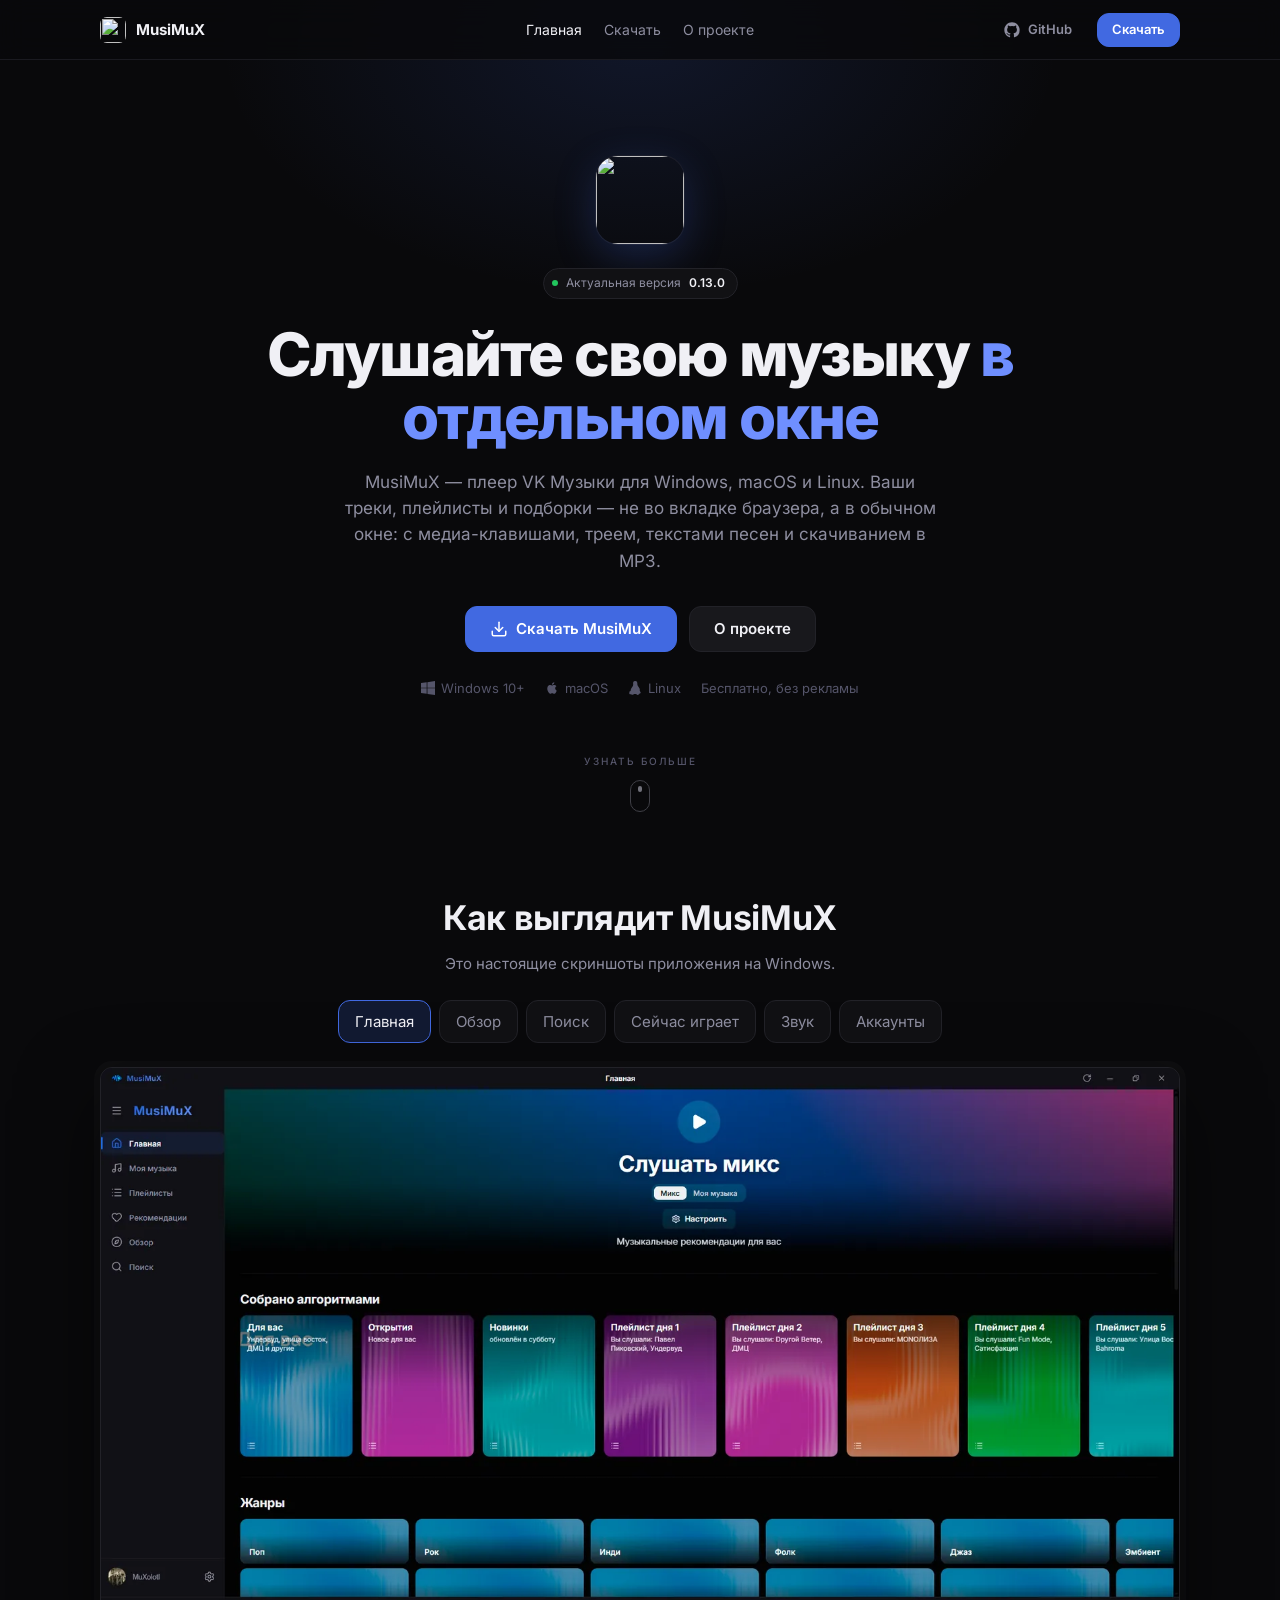
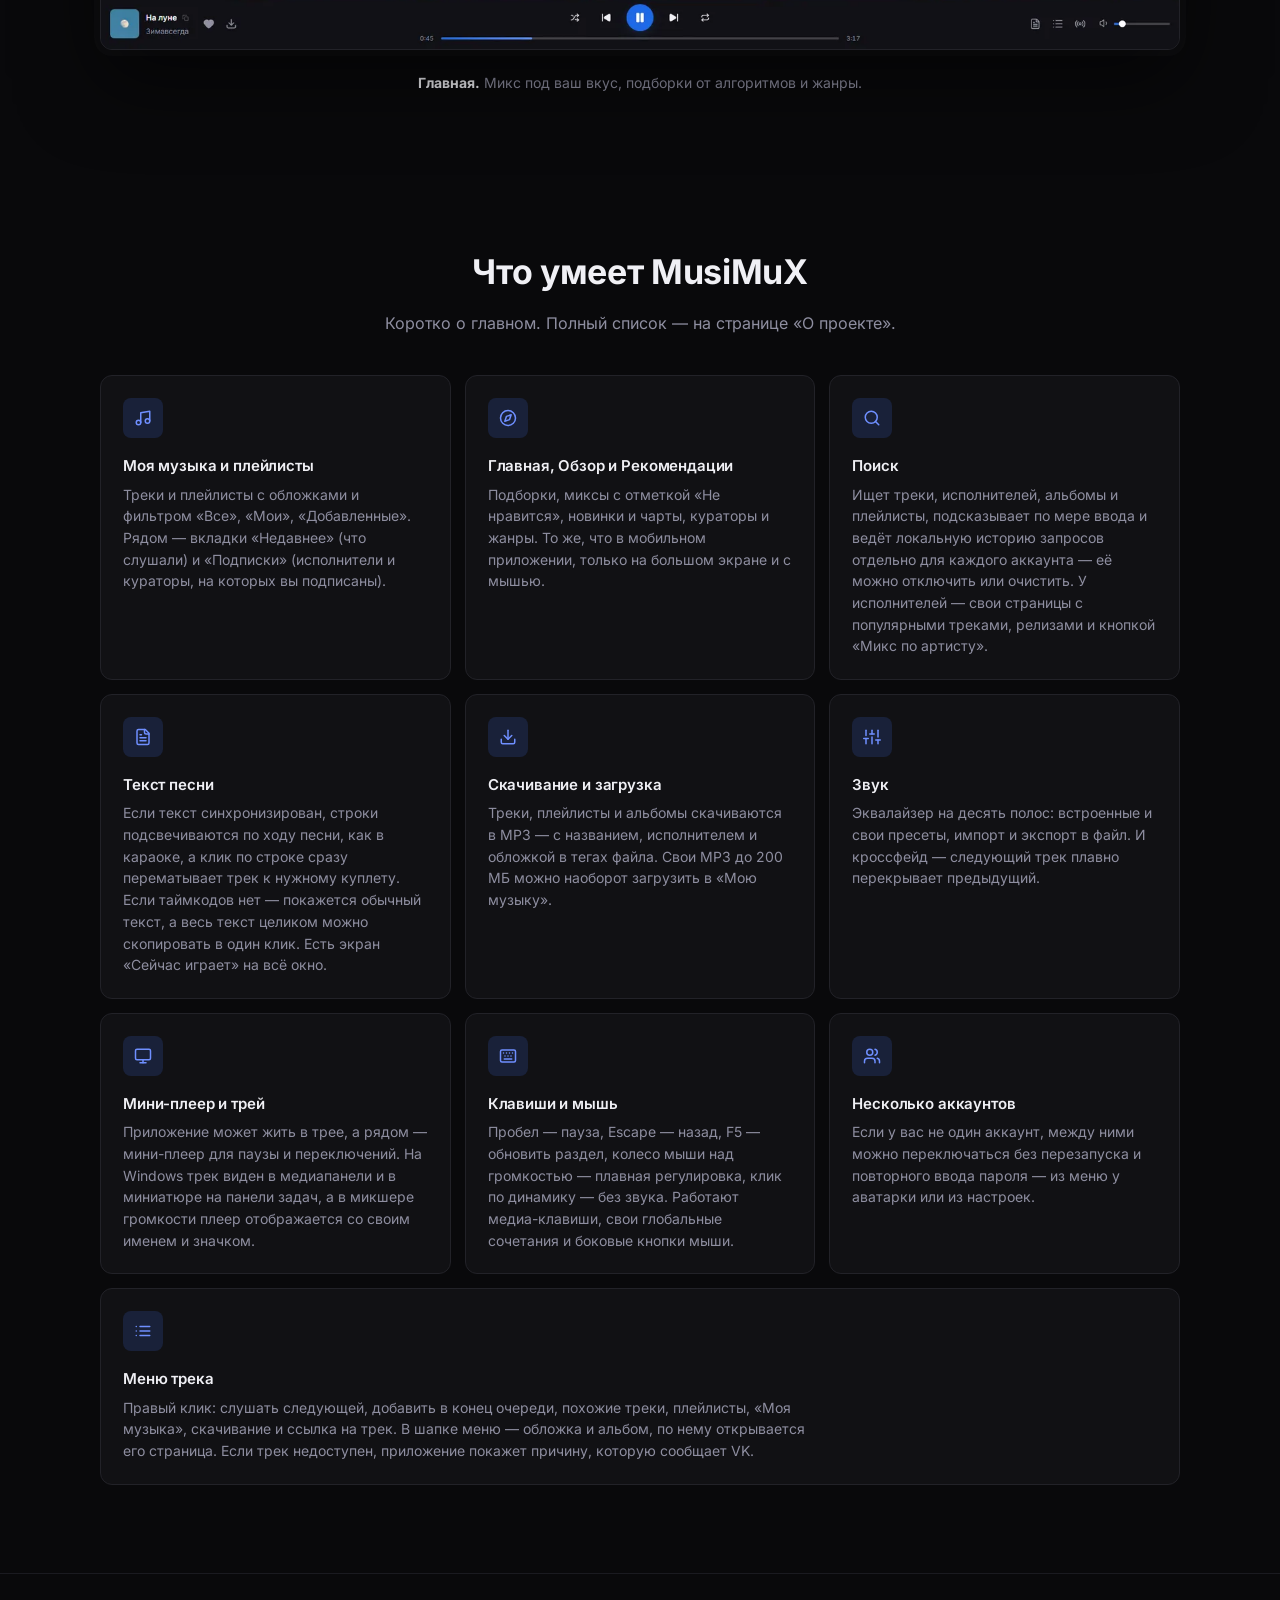
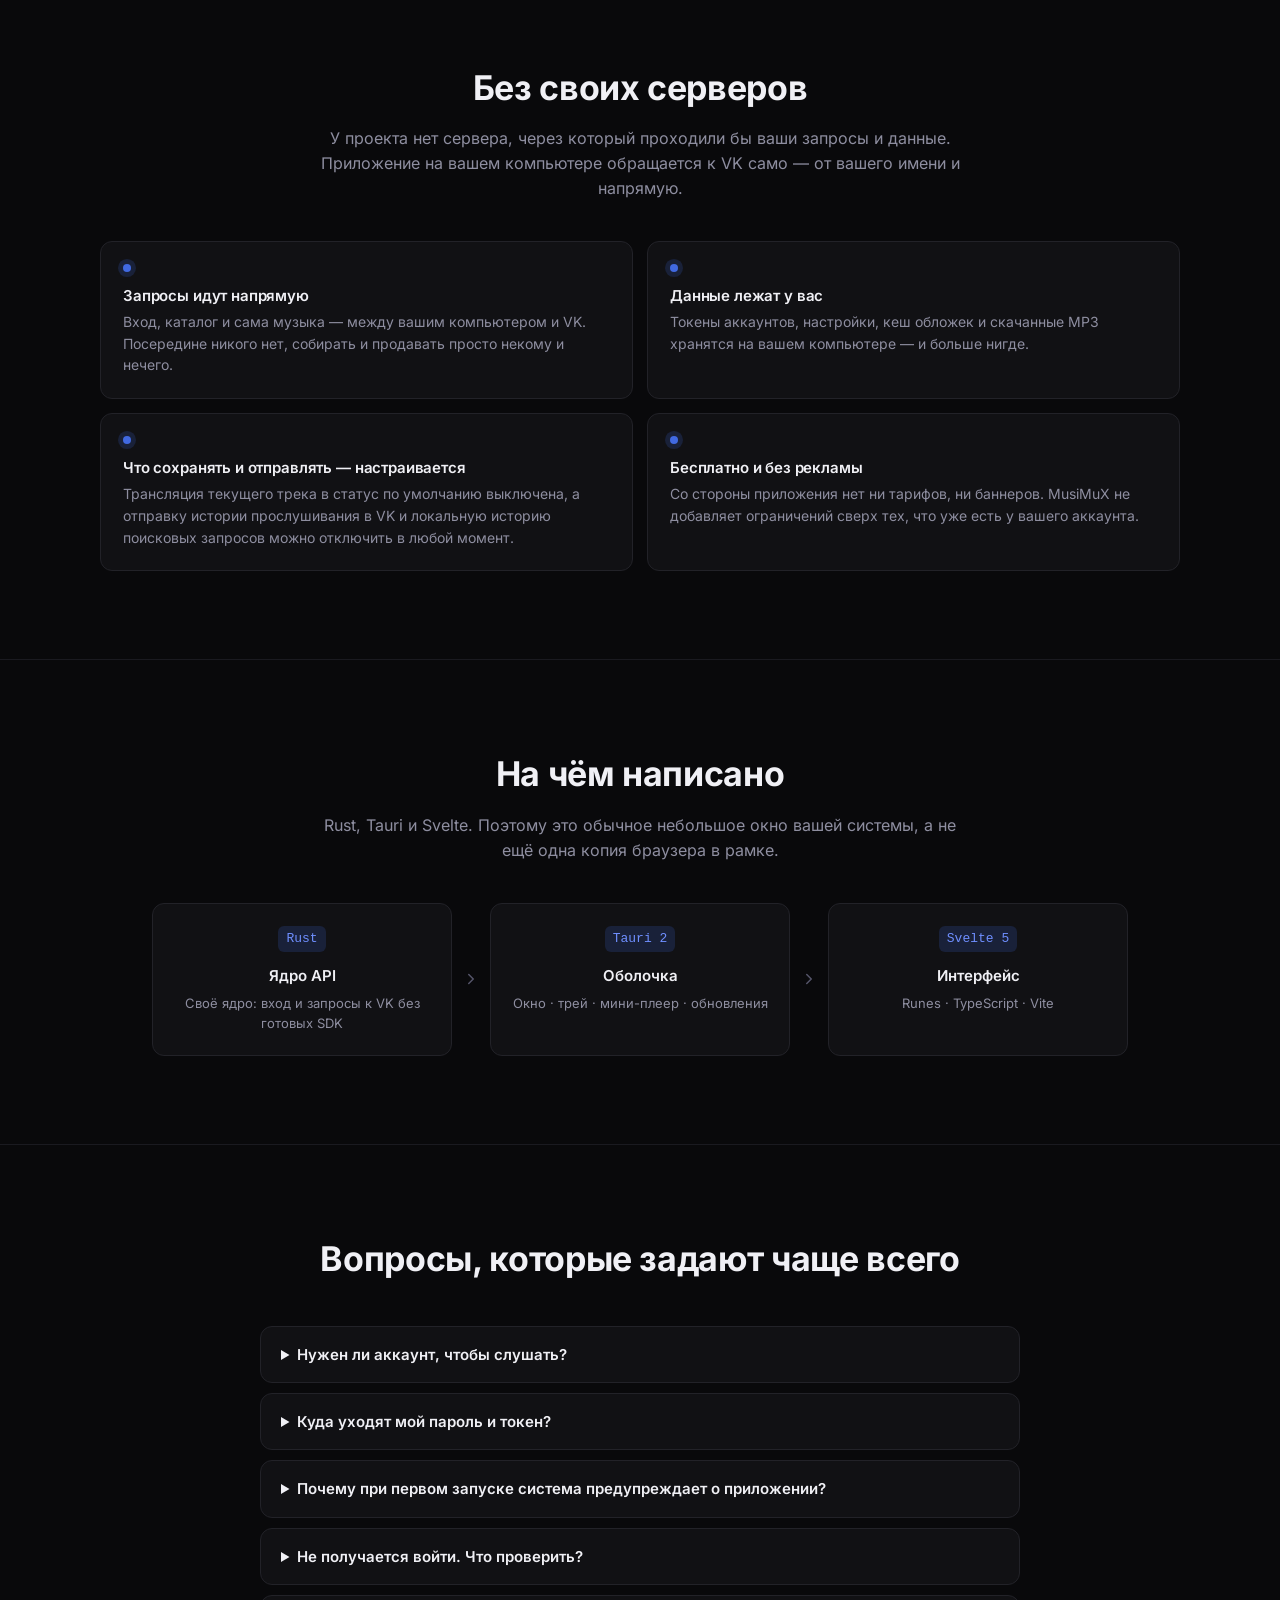
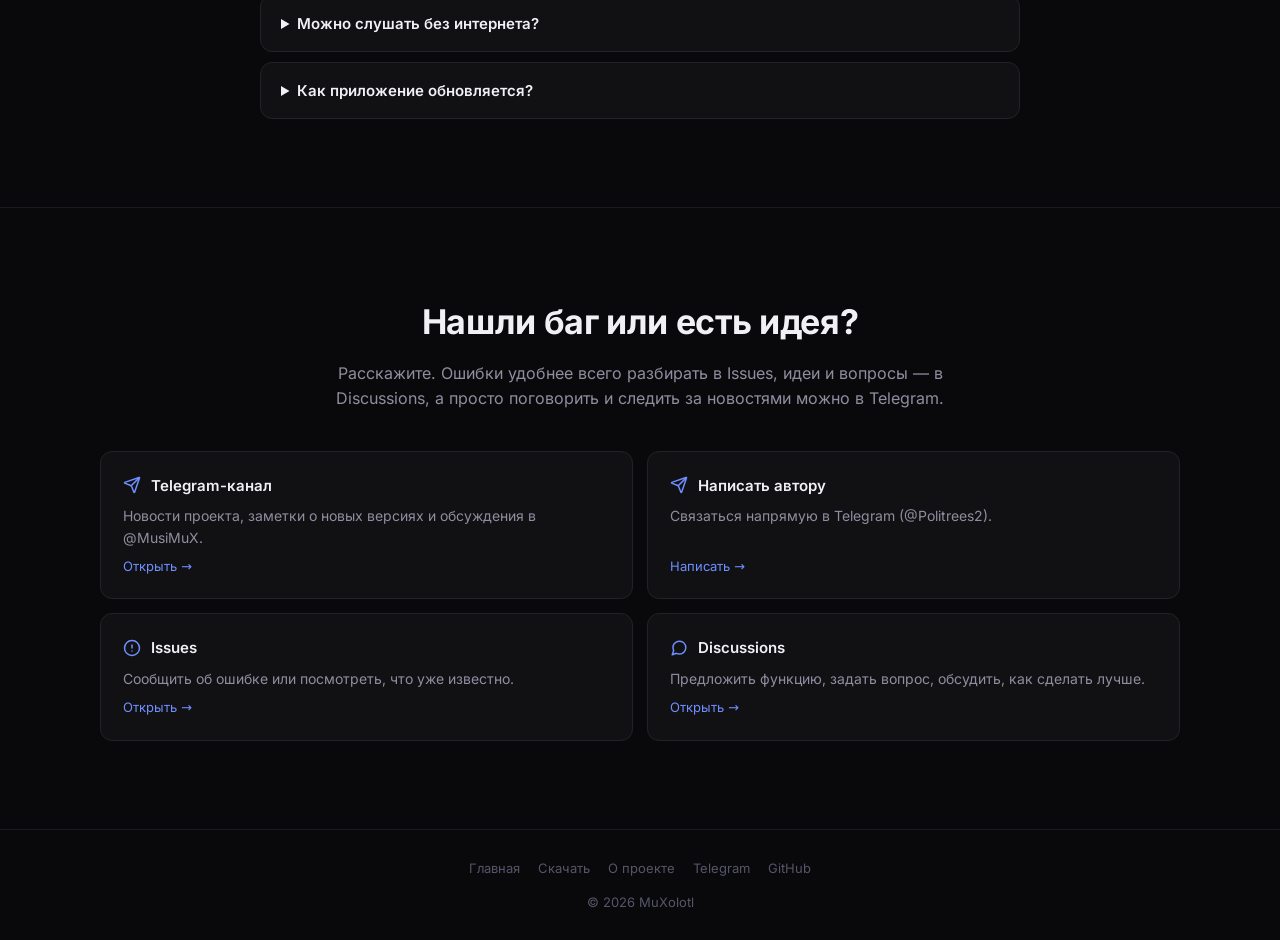
==== commit ab3fd211: "Обновление сайта и документации" ====
--- a/site/index.html
+++ b/site/index.html
@@ -29,6 +29,7 @@
 <symbol id="i-monitor" viewBox="0 0 24 24" fill="none" stroke="currentColor" stroke-width="2" stroke-linecap="round" stroke-linejoin="round"><rect x="2" y="3" width="20" height="14" rx="2"/><line x1="8" y1="21" x2="16" y2="21"/><line x1="12" y1="17" x2="12" y2="21"/></symbol>
 <symbol id="i-users" viewBox="0 0 24 24" fill="none" stroke="currentColor" stroke-width="2" stroke-linecap="round" stroke-linejoin="round"><path d="M16 21v-2a4 4 0 0 0-4-4H6a4 4 0 0 0-4 4v2"/><circle cx="9" cy="7" r="4"/><path d="M22 21v-2a4 4 0 0 0-3-3.87"/><path d="M16 3.13a4 4 0 0 1 0 7.75"/></symbol>
 <symbol id="i-keyboard" viewBox="0 0 24 24" fill="none" stroke="currentColor" stroke-width="2" stroke-linecap="round" stroke-linejoin="round"><rect x="2" y="4" width="20" height="16" rx="2"/><path d="M6 8h.01M10 8h.01M14 8h.01M18 8h.01M8 12h.01M12 12h.01M16 12h.01M7 16h10"/></symbol>
+<symbol id="i-list" viewBox="0 0 24 24" fill="none" stroke="currentColor" stroke-width="2" stroke-linecap="round" stroke-linejoin="round"><line x1="8" y1="6" x2="21" y2="6"/><line x1="8" y1="12" x2="21" y2="12"/><line x1="8" y1="18" x2="21" y2="18"/><line x1="3" y1="6" x2="3.01" y2="6"/><line x1="3" y1="12" x2="3.01" y2="12"/><line x1="3" y1="18" x2="3.01" y2="18"/></symbol>
 <symbol id="i-alert" viewBox="0 0 24 24" fill="none" stroke="currentColor" stroke-width="2" stroke-linecap="round" stroke-linejoin="round"><circle cx="12" cy="12" r="10"/><line x1="12" y1="8" x2="12" y2="12"/><line x1="12" y1="16" x2="12.01" y2="16"/></symbol>
 <symbol id="i-chat" viewBox="0 0 24 24" fill="none" stroke="currentColor" stroke-width="2" stroke-linecap="round" stroke-linejoin="round"><path d="M21 11.5a8.38 8.38 0 0 1-.9 3.8 8.5 8.5 0 0 1-7.6 4.7 8.38 8.38 0 0 1-3.8-.9L3 21l1.9-5.7a8.38 8.38 0 0 1-.9-3.8 8.5 8.5 0 0 1 4.7-7.6 8.38 8.38 0 0 1 3.8-.9h.5a8.48 8.48 0 0 1 8 8v.5z"/></symbol>
 <symbol id="i-send" viewBox="0 0 24 24" fill="none" stroke="currentColor" stroke-width="2" stroke-linecap="round" stroke-linejoin="round"><path d="M14.536 21.686a.5.5 0 0 0 .937-.024l6.5-19a.496.496 0 0 0-.635-.635l-19 6.5a.5.5 0 0 0-.024.937l7.93 3.18a2 2 0 0 1 1.112 1.11z"/><path d="m21.854 2.147-10.94 10.939"/></symbol>
@@ -56,7 +57,7 @@
 <section class="hero">
   <div class="wrap">
     <img class="hero-icon" src="images/icon.png" alt="" width="88" height="88">
-    <span class="version-pill"><i></i>Актуальная версия <b data-version>0.12.0</b></span>
+    <span class="version-pill"><i></i>Актуальная версия <b data-version>0.14.0</b></span>
     <h1>Слушайте свою музыку <em>в отдельном окне</em></h1>
     <p class="lead">MusiMuX — плеер VK Музыки для Windows, macOS и Linux. Ваши треки, плейлисты и подборки — не во вкладке браузера, а в обычном окне: с медиа-клавишами, треем, текстами песен и скачиванием в MP3.</p>
     <div class="hero-actions">
@@ -115,7 +116,7 @@
     <div class="feature">
       <span class="ic"><svg width="18" height="18"><use href="#i-music"/></svg></span>
       <h3>Моя музыка и плейлисты</h3>
-      <p>Ваши треки и плейлисты с обложками. Плейлисты можно создавать, править и наполнять треками, а список — фильтровать: «Все», «Мои», «Добавленные».</p>
+      <p>Треки и плейлисты с обложками и фильтром «Все», «Мои», «Добавленные». Рядом — вкладки «Недавнее» (что слушали) и «Подписки» (исполнители и кураторы, на которых вы подписаны).</p>
     </div>
     <div class="feature">
       <span class="ic"><svg width="18" height="18"><use href="#i-compass"/></svg></span>
@@ -125,12 +126,12 @@
     <div class="feature">
       <span class="ic"><svg width="18" height="18"><use href="#i-search"/></svg></span>
       <h3>Поиск</h3>
-      <p>Ищет треки, исполнителей, альбомы и плейлисты и подсказывает по мере ввода. У исполнителей — свои страницы с популярными треками и релизами.</p>
+      <p>Ищет треки, исполнителей, альбомы и плейлисты, подсказывает по мере ввода и ведёт локальную историю запросов отдельно для каждого аккаунта — её можно отключить или очистить. У исполнителей — свои страницы с популярными треками, релизами и кнопкой «Микс по артисту».</p>
     </div>
     <div class="feature">
       <span class="ic"><svg width="18" height="18"><use href="#i-file-text"/></svg></span>
       <h3>Текст песни</h3>
-      <p>Если текст синхронизирован, строки подсвечиваются по ходу песни, как в караоке. Если нет — покажется обычный текст. Есть экран «Сейчас играет» на всё окно.</p>
+      <p>Если текст синхронизирован, строки подсвечиваются по ходу песни, как в караоке, а клик по строке сразу перематывает трек к нужному куплету. Если таймкодов нет — покажется обычный текст, а весь текст целиком можно скопировать в один клик. Есть экран «Сейчас играет» на всё окно.</p>
     </div>
     <div class="feature">
       <span class="ic"><svg width="18" height="18"><use href="#i-download"/></svg></span>
@@ -145,18 +146,23 @@
     <div class="feature">
       <span class="ic"><svg width="18" height="18"><use href="#i-monitor"/></svg></span>
       <h3>Мини-плеер и трей</h3>
-      <p>Приложение может жить в трее, а рядом — мини-плеер для паузы и переключений. На Windows трек также виден в медиапанели и в миниатюре на панели задач.</p>
+      <p>Приложение может жить в трее, а рядом — мини-плеер для паузы и переключений. На Windows трек виден в медиапанели и в миниатюре на панели задач, а в микшере громкости плеер отображается со своим именем и значком.</p>
     </div>
     <div class="feature">
       <span class="ic"><svg width="18" height="18"><use href="#i-keyboard"/></svg></span>
       <h3>Клавиши и мышь</h3>
-      <p>Пробел — пауза, Escape — назад, F5 — обновить раздел. Работают медиа-клавиши, свои глобальные сочетания и боковые кнопки мыши.</p>
+      <p>Пробел — пауза, Escape — назад, F5 — обновить раздел, колесо мыши над громкостью — плавная регулировка, клик по динамику — без звука. Работают медиа-клавиши, свои глобальные сочетания и боковые кнопки мыши.</p>
     </div>
     <div class="feature">
       <span class="ic"><svg width="18" height="18"><use href="#i-users"/></svg></span>
       <h3>Несколько аккаунтов</h3>
       <p>Если у вас не один аккаунт, между ними можно переключаться без перезапуска и повторного ввода пароля — из меню у аватарки или из настроек.</p>
     </div>
+    <div class="feature">
+      <span class="ic"><svg width="18" height="18"><use href="#i-list"/></svg></span>
+      <h3>Меню трека</h3>
+      <p>Правый клик: слушать следующей, добавить в конец очереди, похожие треки, плейлисты, «Моя музыка», скачивание и ссылка на трек. В шапке меню — обложка и альбом, по нему открывается его страница. Если трек недоступен, приложение покажет причину, которую сообщает VK.</p>
+    </div>
     </div>
   </div>
 </section>
@@ -170,7 +176,7 @@
     <div class="points">
       <div class="point"><span class="dot"></span><div><h3>Запросы идут напрямую</h3><p>Вход, каталог и сама музыка — между вашим компьютером и VK. Посередине никого нет, собирать и продавать просто некому и нечего.</p></div></div>
       <div class="point"><span class="dot"></span><div><h3>Данные лежат у вас</h3><p>Токены аккаунтов, настройки, кеш обложек и скачанные MP3 хранятся на вашем компьютере — и больше нигде.</p></div></div>
-      <div class="point"><span class="dot"></span><div><h3>Что отправлять в VK — настраивается</h3><p>Например, трансляция текущего трека в статус по умолчанию выключена, а отправку истории прослушивания можно отключить в настройках.</p></div></div>
+      <div class="point"><span class="dot"></span><div><h3>Что сохранять и отправлять — настраивается</h3><p>Трансляция текущего трека в статус по умолчанию выключена, а отправку истории прослушивания в VK и локальную историю поисковых запросов можно отключить в любой момент.</p></div></div>
       <div class="point"><span class="dot"></span><div><h3>Бесплатно и без рекламы</h3><p>Со стороны приложения нет ни тарифов, ни баннеров. MusiMuX не добавляет ограничений сверх тех, что уже есть у вашего аккаунта.</p></div></div>
     </div>
   </div>
--- a/site/css/styles.css
+++ b/site/css/styles.css
@@ -225,6 +225,10 @@
 
 /* ---------- Карточки возможностей ---------- */
 .features { display: grid; grid-template-columns: repeat(3, 1fr); gap: 14px; }
+/* Неполный последний ряд: одна плитка из трёх оставляла бы дырку справа,
+   поэтому последняя карточка занимает всю ширину и читается лентой */
+.features > .feature:last-child:nth-child(3n + 1) { grid-column: 1 / -1; }
+.features > .feature:last-child:nth-child(3n + 1) p { max-width: 78ch; }
 .feature {
   padding: 22px; border: 1px solid var(--border); border-radius: var(--radius);
   background: var(--bg-surface);
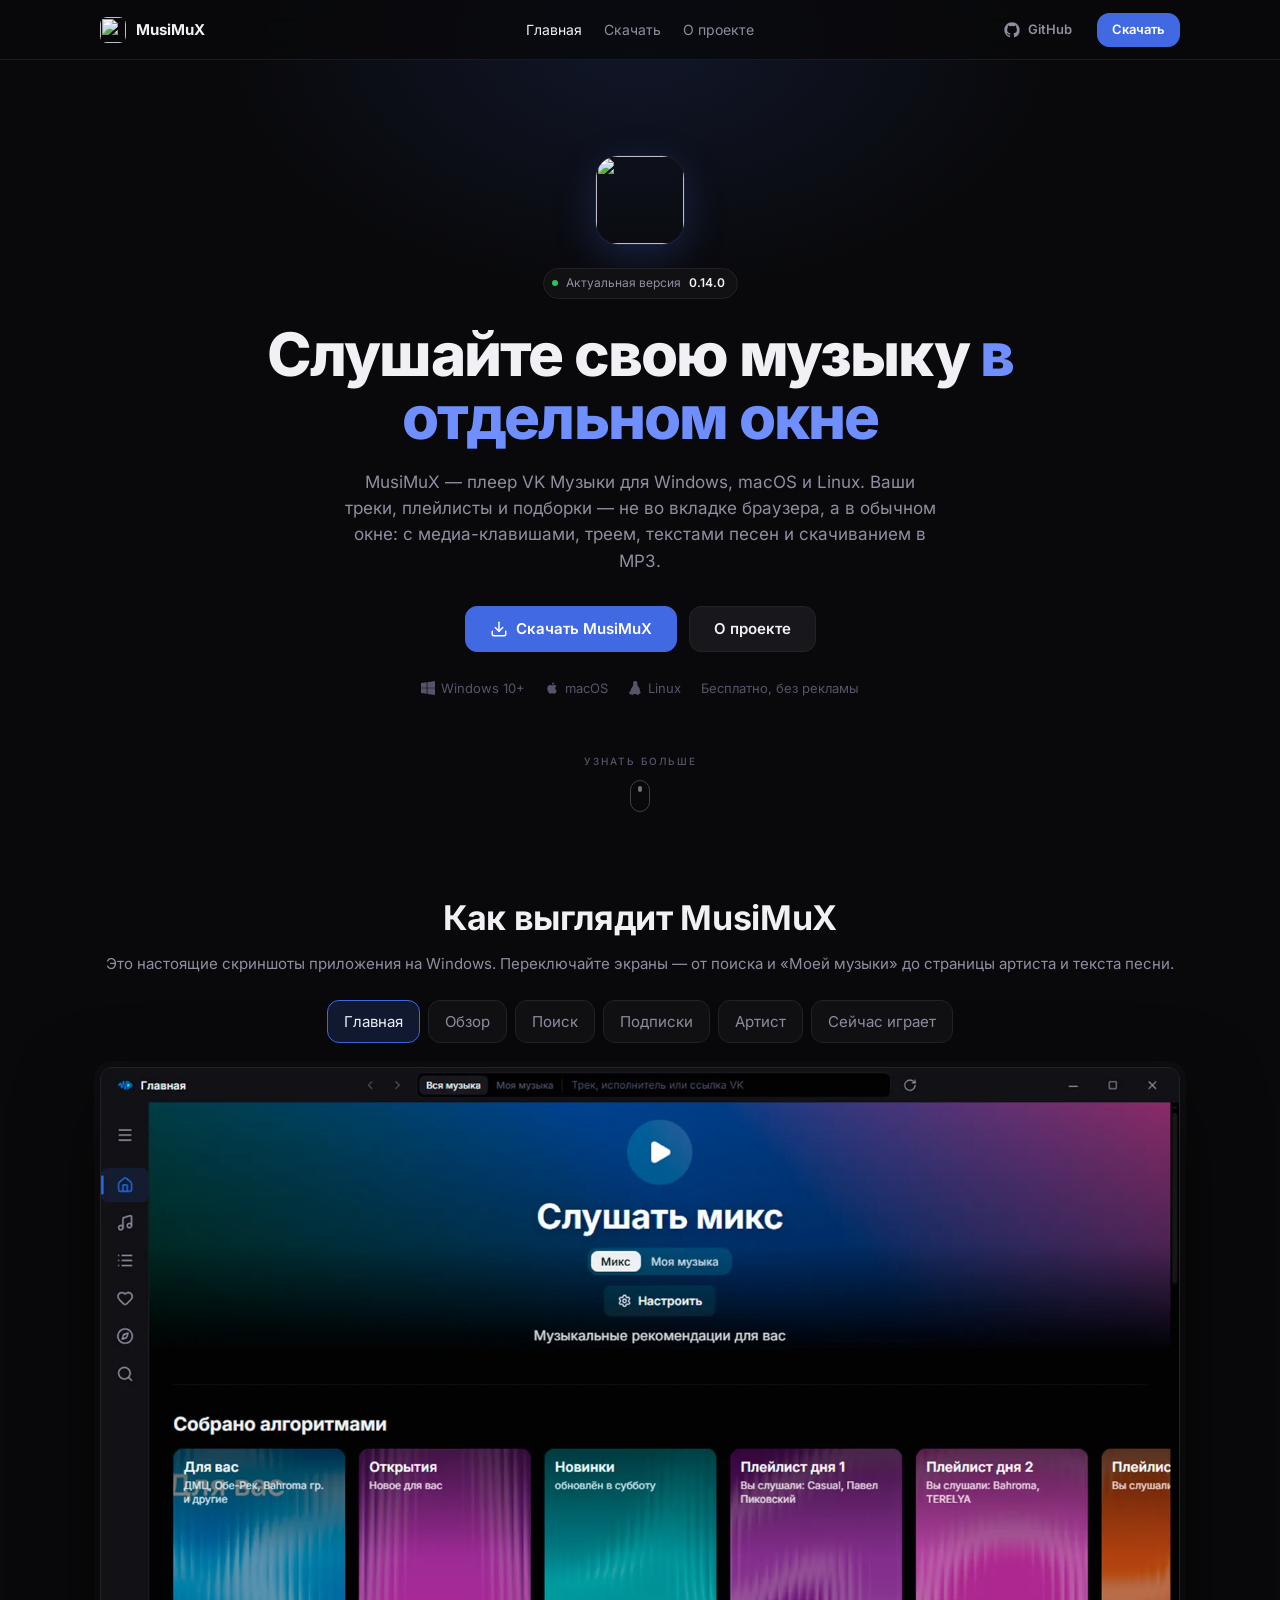
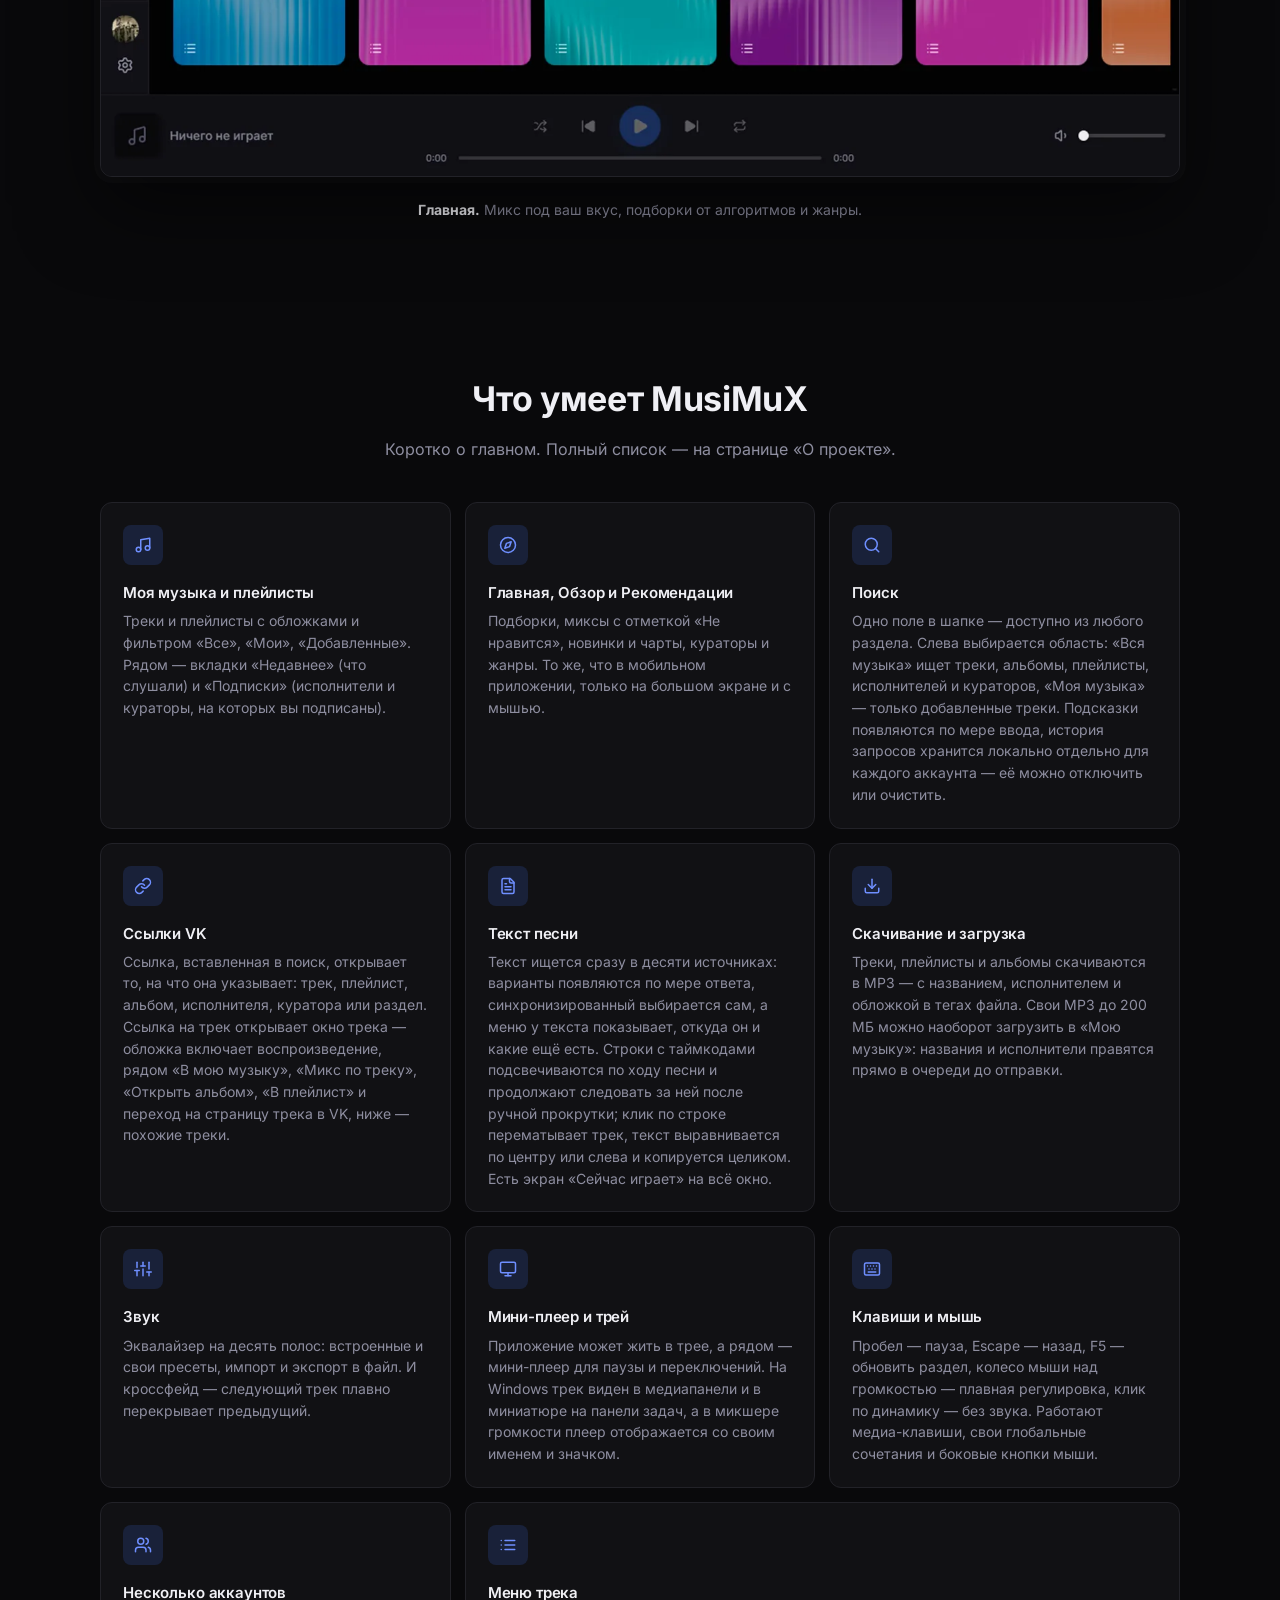
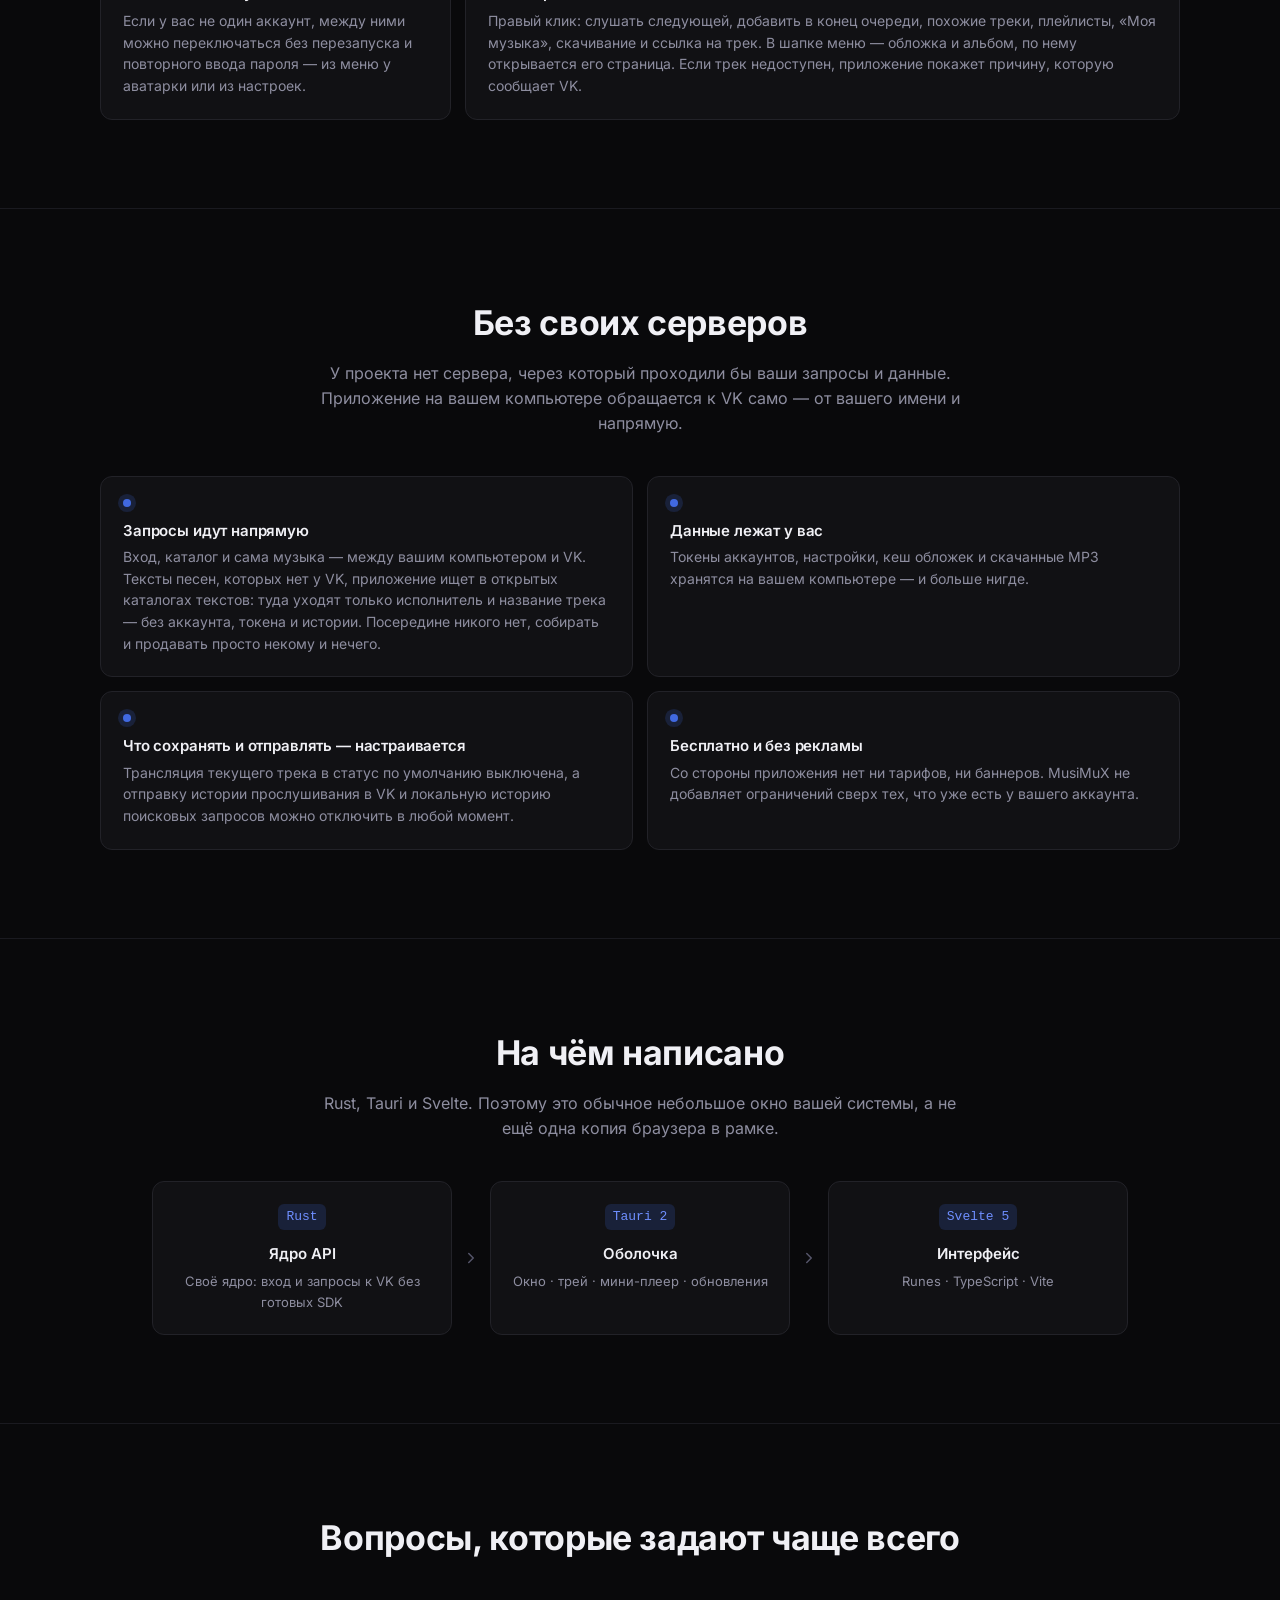
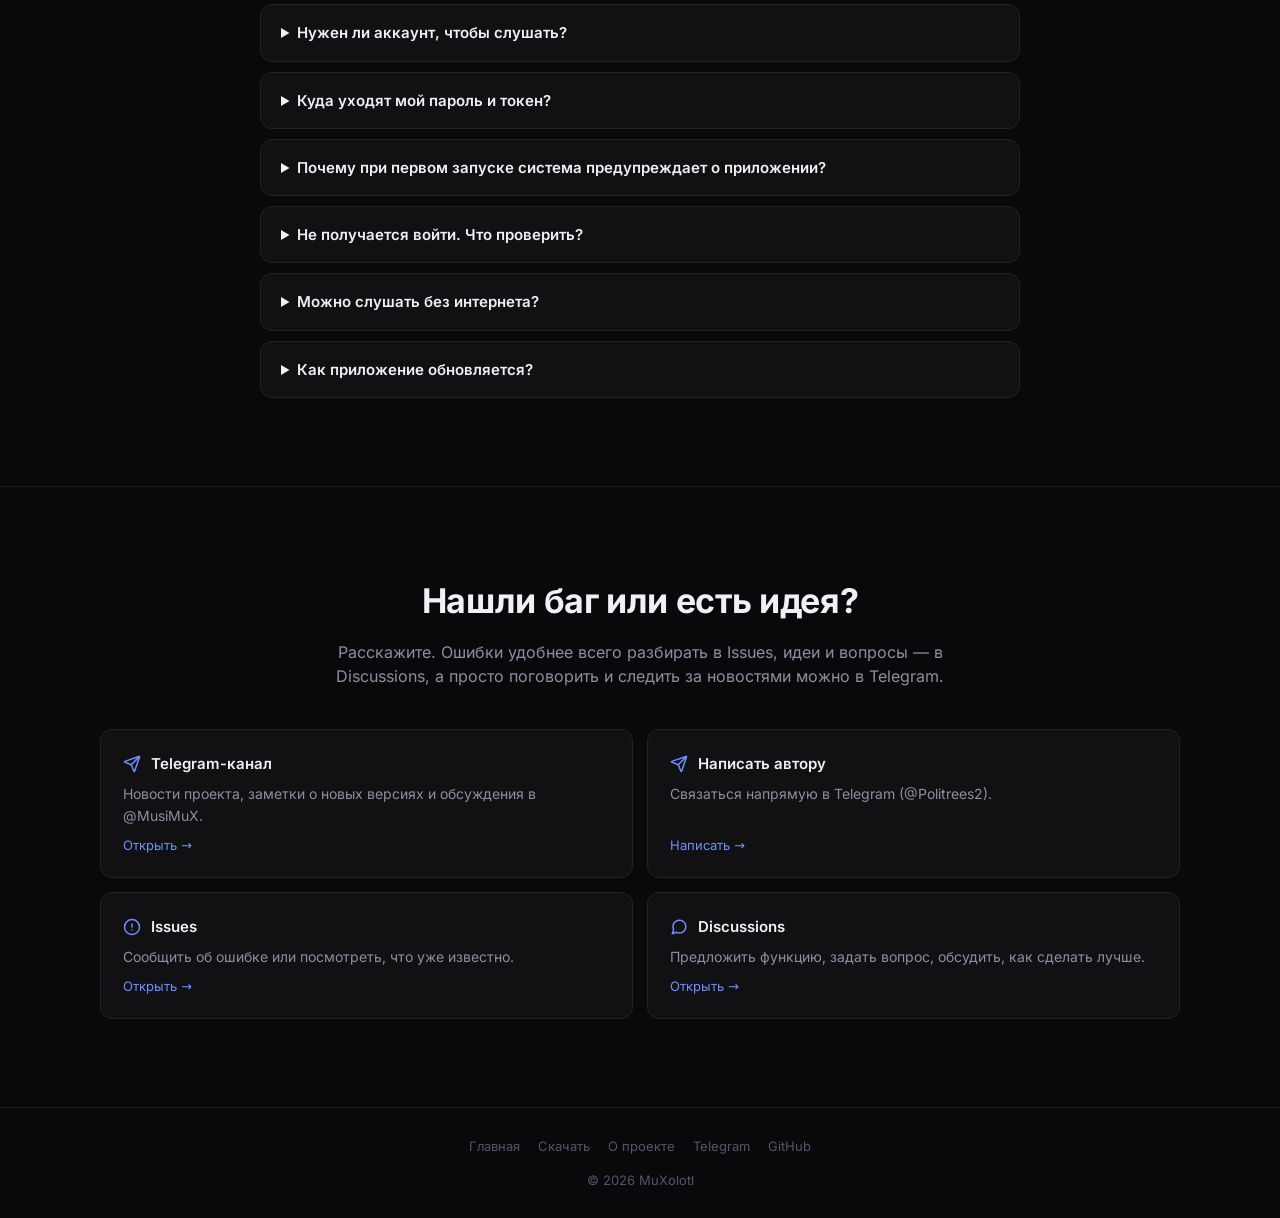
==== commit 78d75d3d: "Обновление сайта и документации" ====
--- a/site/index.html
+++ b/site/index.html
@@ -19,6 +19,7 @@
 <body>
 <svg width="0" height="0" style="position:absolute" aria-hidden="true">
 <symbol id="i-file-text" viewBox="0 0 24 24" fill="none" stroke="currentColor" stroke-width="2" stroke-linecap="round" stroke-linejoin="round"><path d="M15 2H6a2 2 0 0 0-2 2v16a2 2 0 0 0 2 2h12a2 2 0 0 0 2-2V7Z"/><path d="M14 2v4a2 2 0 0 0 2 2h4"/><path d="M10 9H8"/><path d="M16 13H8"/><path d="M16 17H8"/></symbol>
+<symbol id="i-link" viewBox="0 0 24 24" fill="none" stroke="currentColor" stroke-width="2" stroke-linecap="round" stroke-linejoin="round"><path d="M10 13a5 5 0 0 0 7.54.54l3-3a5 5 0 0 0-7.07-7.07l-1.72 1.71"/><path d="M14 11a5 5 0 0 0-7.54-.54l-3 3a5 5 0 0 0 7.07 7.07l1.71-1.71"/></symbol>
 <symbol id="i-chevron-right" viewBox="0 0 24 24" fill="none" stroke="currentColor" stroke-width="2" stroke-linecap="round" stroke-linejoin="round"><polyline points="9 18 15 12 9 6"/></symbol>
 <symbol id="i-music" viewBox="0 0 24 24" fill="none" stroke="currentColor" stroke-width="2" stroke-linecap="round" stroke-linejoin="round"><path d="M9 18V5l12-2v13"/><circle cx="6" cy="18" r="3"/><circle cx="18" cy="16" r="3"/></symbol>
 <symbol id="i-compass" viewBox="0 0 24 24" fill="none" stroke="currentColor" stroke-width="2" stroke-linecap="round" stroke-linejoin="round"><circle cx="12" cy="12" r="10"/><polygon points="16.24 7.76 14.12 14.12 7.76 16.24 9.88 9.88 16.24 7.76"/></symbol>
@@ -77,31 +78,31 @@
   <div class="wrap">
     <div class="shot-head">
       <h2>Как выглядит MusiMuX</h2>
-      <p>Это настоящие скриншоты приложения на Windows.</p>
+      <p>Это настоящие скриншоты приложения на Windows. Переключайте экраны — от поиска и «Моей музыки» до страницы артиста и текста песни.</p>
     </div>
     <div class="shot-scenes" role="group" aria-label="Выбор экрана" hidden>
       <button type="button" data-shot="home" aria-pressed="true">Главная</button>
       <button type="button" data-shot="explore" aria-pressed="false">Обзор</button>
       <button type="button" data-shot="search" aria-pressed="false">Поиск</button>
+      <button type="button" data-shot="subscriptions" aria-pressed="false">Подписки</button>
+      <button type="button" data-shot="artist" aria-pressed="false">Артист</button>
       <button type="button" data-shot="nowplaying" aria-pressed="false">Сейчас играет</button>
-      <button type="button" data-shot="sound" aria-pressed="false">Звук</button>
-      <button type="button" data-shot="account" aria-pressed="false">Аккаунты</button>
     </div>
     <div class="shot-frame">
-      <img data-shot-panel="home" src="images/screens/home.webp" width="1600" height="863" alt="Главная страница MusiMuX: кнопка «Слушать микс», подборки «Собрано алгоритмами» и жанры, внизу — панель плеера">
-      <img data-shot-panel="explore" src="images/screens/explore.webp" width="1600" height="858" loading="lazy" alt="Раздел «Обзор»: баннеры, треки блока «Сегодня в плеере» и подборки «Выбор редакции»" hidden>
-      <img data-shot-panel="search" src="images/screens/search.webp" width="1600" height="859" loading="lazy" alt="Поиск по запросу «Plenka»: свои треки, все треки каталога и альбомы исполнителя" hidden>
-      <img data-shot-panel="nowplaying" src="images/screens/nowplaying.webp" width="1600" height="865" loading="lazy" alt="Экран «Сейчас играет»: крупная обложка трека «На луне» и синхронизированный текст песни справа" hidden>
-      <img data-shot-panel="sound" src="images/screens/sound.webp" width="1600" height="860" loading="lazy" alt="Настройки звука: десятиполосный эквалайзер с пресетом «Басы» и настройки кроссфейда" hidden>
-      <img data-shot-panel="account" src="images/screens/account.webp" width="1600" height="862" loading="lazy" alt="Настройки аккаунта: список подключённых аккаунтов и переключатель истории прослушивания; имена и ID скрыты" hidden>
+      <img data-shot-panel="home" src="images/screens/home.webp" width="1600" height="1051" alt="Главная страница MusiMuX: кнопка «Слушать микс», подборки «Собрано алгоритмами» и жанры, вверху — поиск с областью «Вся музыка» или «Моя музыка»">
+      <img data-shot-panel="explore" src="images/screens/explore.webp" width="1600" height="1051" loading="lazy" alt="Раздел «Обзор»: баннеры, треки блока «Сегодня в плеере» и подборки «Выбор редакции»" hidden>
+      <img data-shot-panel="search" src="images/screens/search.webp" width="1600" height="1051" loading="lazy" alt="Выдача поиска по запросу «plenka»: свои треки, все треки каталога и альбомы исполнителя, вверху — поле поиска с областью «Вся музыка» или «Моя музыка»" hidden>
+      <img data-shot-panel="subscriptions" src="images/screens/subscriptions.webp" width="1600" height="1051" loading="lazy" alt="Вкладка «Подписки»: музыканты и кураторы, на которых подписан аккаунт" hidden>
+      <img data-shot-panel="artist" src="images/screens/artist.webp" width="1600" height="1051" loading="lazy" alt="Страница артиста: обложка, «Слушать», «Микс по артисту», «Подписаться», популярные треки и релизы" hidden>
+      <img data-shot-panel="nowplaying" src="images/screens/nowplaying.webp" width="1600" height="1051" loading="lazy" alt="Экран «Сейчас играет»: обложка с управлением, прогресс, кнопки текста и синхронизированный текст песни справа с панелью источника" hidden>
     </div>
     <div class="shot-caption" aria-live="polite">
       <p data-shot-caption="home"><b>Главная.</b> Микс под ваш вкус, подборки от алгоритмов и жанры.</p>
       <p data-shot-caption="explore" hidden><b>Обзор.</b> Баннеры, «Сегодня в плеере» и подборки редакции.</p>
-      <p data-shot-caption="search" hidden><b>Поиск.</b> Свои треки и весь каталог, альбомы — с подсказками по мере ввода.</p>
-      <p data-shot-caption="nowplaying" hidden><b>Сейчас играет.</b> Крупная обложка и текст песни, который подсвечивается по ходу трека.</p>
-      <p data-shot-caption="sound" hidden><b>Звук.</b> Эквалайзер на десять полос со своими пресетами и кроссфейд между треками.</p>
-      <p data-shot-caption="account" hidden><b>Аккаунты.</b> Несколько аккаунтов VK в одном приложении. Имена на скриншоте замазаны.</p>
+      <p data-shot-caption="search" hidden><b>Поиск.</b> Поле в шапке видно из любого раздела: «Вся музыка» ищет по всему каталогу, «Моя музыка» — только по добавленным трекам.</p>
+      <p data-shot-caption="subscriptions" hidden><b>Подписки.</b> Музыканты и кураторы, на которых вы подписаны, с переходом на их страницы.</p>
+      <p data-shot-caption="artist" hidden><b>Артист.</b> Популярное, релизы, «Микс по артисту», подписка и ссылка на страницу в VK.</p>
+      <p data-shot-caption="nowplaying" hidden><b>Сейчас играет.</b> Крупная обложка и текст песни: источник можно выбрать, строки подсвечиваются по ходу трека.</p>
     </div>
   </div>
 </section>
@@ -126,17 +127,22 @@
     <div class="feature">
       <span class="ic"><svg width="18" height="18"><use href="#i-search"/></svg></span>
       <h3>Поиск</h3>
-      <p>Ищет треки, исполнителей, альбомы и плейлисты, подсказывает по мере ввода и ведёт локальную историю запросов отдельно для каждого аккаунта — её можно отключить или очистить. У исполнителей — свои страницы с популярными треками, релизами и кнопкой «Микс по артисту».</p>
+      <p>Одно поле в шапке — доступно из любого раздела. Слева выбирается область: «Вся музыка» ищет треки, альбомы, плейлисты, исполнителей и кураторов, «Моя музыка» — только добавленные треки. Подсказки появляются по мере ввода, история запросов хранится локально отдельно для каждого аккаунта — её можно отключить или очистить.</p>
+    </div>
+    <div class="feature">
+      <span class="ic"><svg width="18" height="18"><use href="#i-link"/></svg></span>
+      <h3>Ссылки VK</h3>
+      <p>Ссылка, вставленная в поиск, открывает то, на что она указывает: трек, плейлист, альбом, исполнителя, куратора или раздел. Ссылка на трек открывает окно трека — обложка включает воспроизведение, рядом «В мою музыку», «Микс по треку», «Открыть альбом», «В плейлист» и переход на страницу трека в VK, ниже — похожие треки.</p>
     </div>
     <div class="feature">
       <span class="ic"><svg width="18" height="18"><use href="#i-file-text"/></svg></span>
       <h3>Текст песни</h3>
-      <p>Если текст синхронизирован, строки подсвечиваются по ходу песни, как в караоке, а клик по строке сразу перематывает трек к нужному куплету. Если таймкодов нет — покажется обычный текст, а весь текст целиком можно скопировать в один клик. Есть экран «Сейчас играет» на всё окно.</p>
+      <p>Текст ищется сразу в десяти источниках: варианты появляются по мере ответа, синхронизированный выбирается сам, а меню у текста показывает, откуда он и какие ещё есть. Строки с таймкодами подсвечиваются по ходу песни и продолжают следовать за ней после ручной прокрутки; клик по строке перематывает трек, текст выравнивается по центру или слева и копируется целиком. Есть экран «Сейчас играет» на всё окно.</p>
     </div>
     <div class="feature">
       <span class="ic"><svg width="18" height="18"><use href="#i-download"/></svg></span>
       <h3>Скачивание и загрузка</h3>
-      <p>Треки, плейлисты и альбомы скачиваются в MP3 — с названием, исполнителем и обложкой в тегах файла. Свои MP3 до 200 МБ можно наоборот загрузить в «Мою музыку».</p>
+      <p>Треки, плейлисты и альбомы скачиваются в MP3 — с названием, исполнителем и обложкой в тегах файла. Свои MP3 до 200 МБ можно наоборот загрузить в «Мою музыку»: названия и исполнители правятся прямо в очереди до отправки.</p>
     </div>
     <div class="feature">
       <span class="ic"><svg width="18" height="18"><use href="#i-sliders"/></svg></span>
@@ -174,7 +180,7 @@
       <p>У проекта нет сервера, через который проходили бы ваши запросы и данные. Приложение на вашем компьютере обращается к VK само — от вашего имени и напрямую.</p>
     </div>
     <div class="points">
-      <div class="point"><span class="dot"></span><div><h3>Запросы идут напрямую</h3><p>Вход, каталог и сама музыка — между вашим компьютером и VK. Посередине никого нет, собирать и продавать просто некому и нечего.</p></div></div>
+      <div class="point"><span class="dot"></span><div><h3>Запросы идут напрямую</h3><p>Вход, каталог и сама музыка — между вашим компьютером и VK. Тексты песен, которых нет у VK, приложение ищет в открытых каталогах текстов: туда уходят только исполнитель и название трека — без аккаунта, токена и истории. Посередине никого нет, собирать и продавать просто некому и нечего.</p></div></div>
       <div class="point"><span class="dot"></span><div><h3>Данные лежат у вас</h3><p>Токены аккаунтов, настройки, кеш обложек и скачанные MP3 хранятся на вашем компьютере — и больше нигде.</p></div></div>
       <div class="point"><span class="dot"></span><div><h3>Что сохранять и отправлять — настраивается</h3><p>Трансляция текущего трека в статус по умолчанию выключена, а отправку истории прослушивания в VK и локальную историю поисковых запросов можно отключить в любой момент.</p></div></div>
       <div class="point"><span class="dot"></span><div><h3>Бесплатно и без рекламы</h3><p>Со стороны приложения нет ни тарифов, ни баннеров. MusiMuX не добавляет ограничений сверх тех, что уже есть у вашего аккаунта.</p></div></div>
--- a/site/css/styles.css
+++ b/site/css/styles.css
@@ -229,6 +229,8 @@
    поэтому последняя карточка занимает всю ширину и читается лентой */
 .features > .feature:last-child:nth-child(3n + 1) { grid-column: 1 / -1; }
 .features > .feature:last-child:nth-child(3n + 1) p { max-width: 78ch; }
+/* Две плитки в последнем ряду: вторая растягивается на оставшиеся колонки */
+.features > .feature:last-child:nth-child(3n + 2) { grid-column: span 2; }
 .feature {
   padding: 22px; border: 1px solid var(--border); border-radius: var(--radius);
   background: var(--bg-surface);
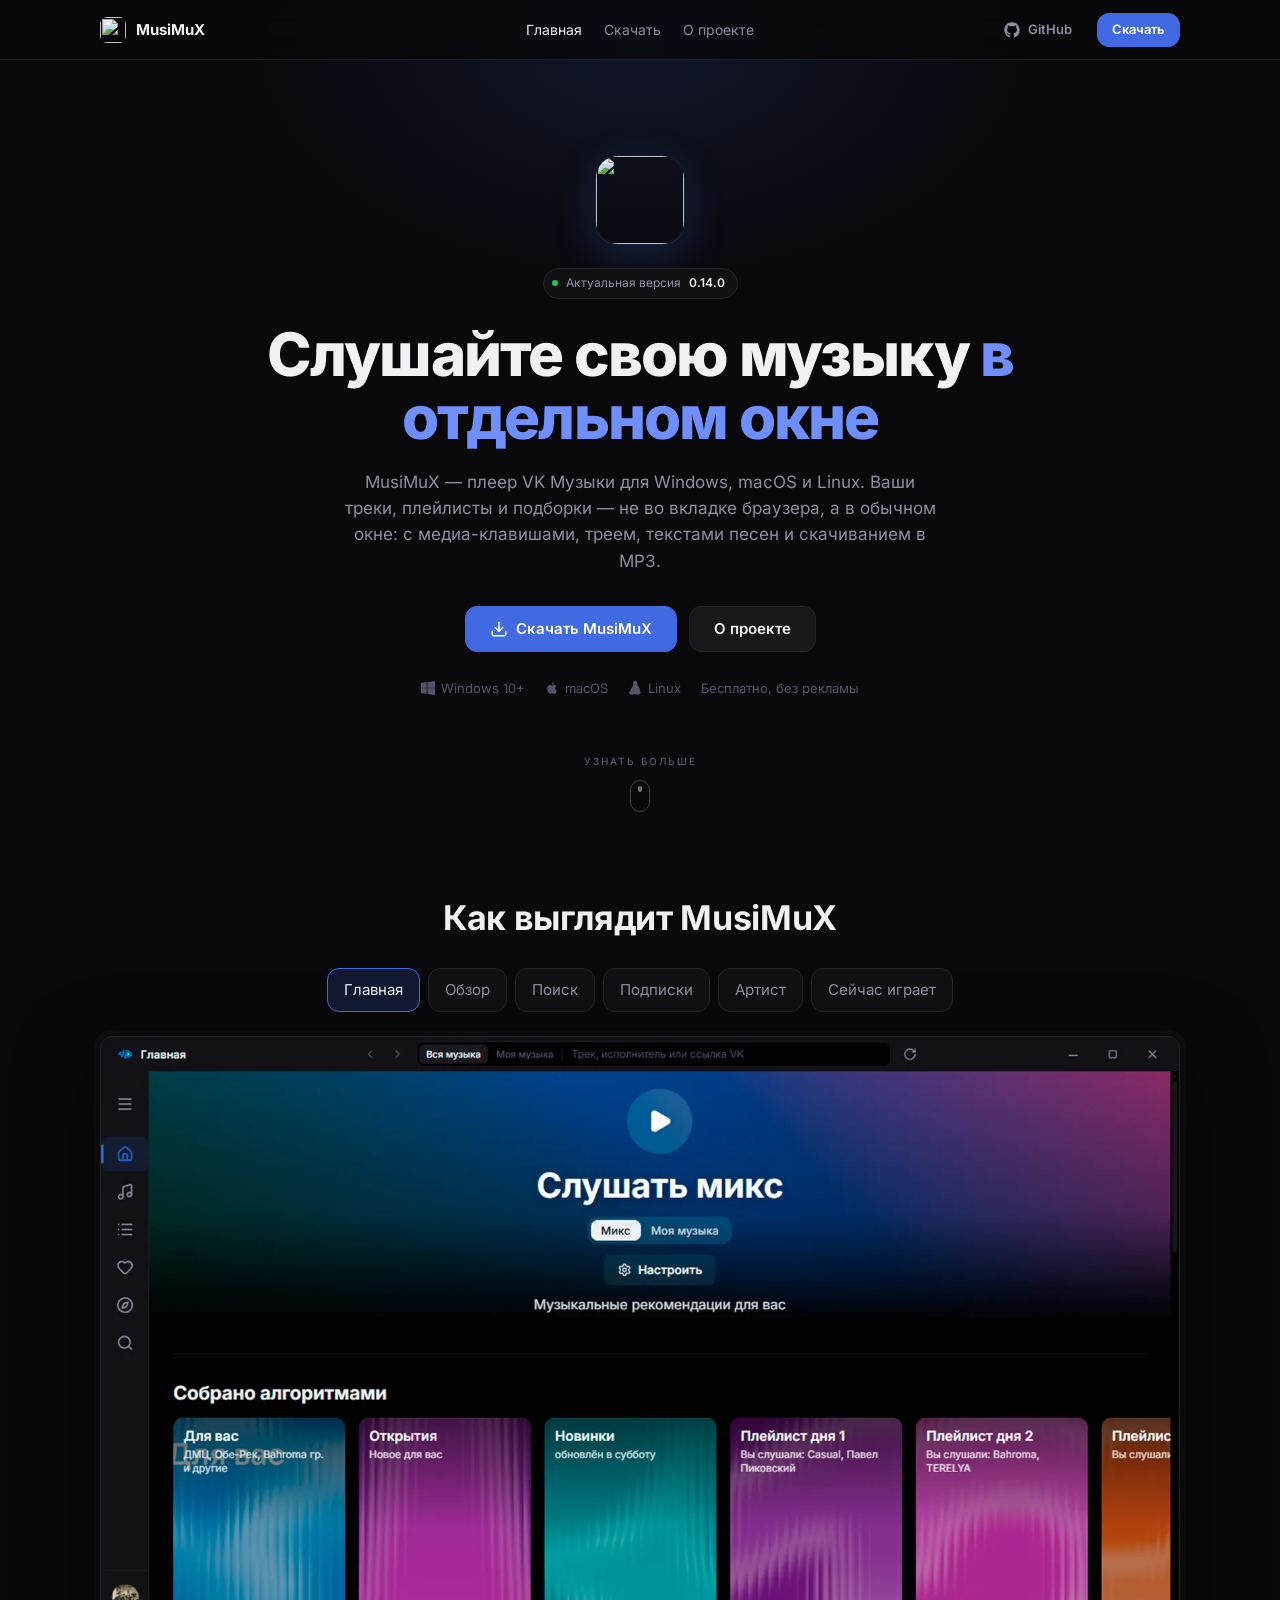
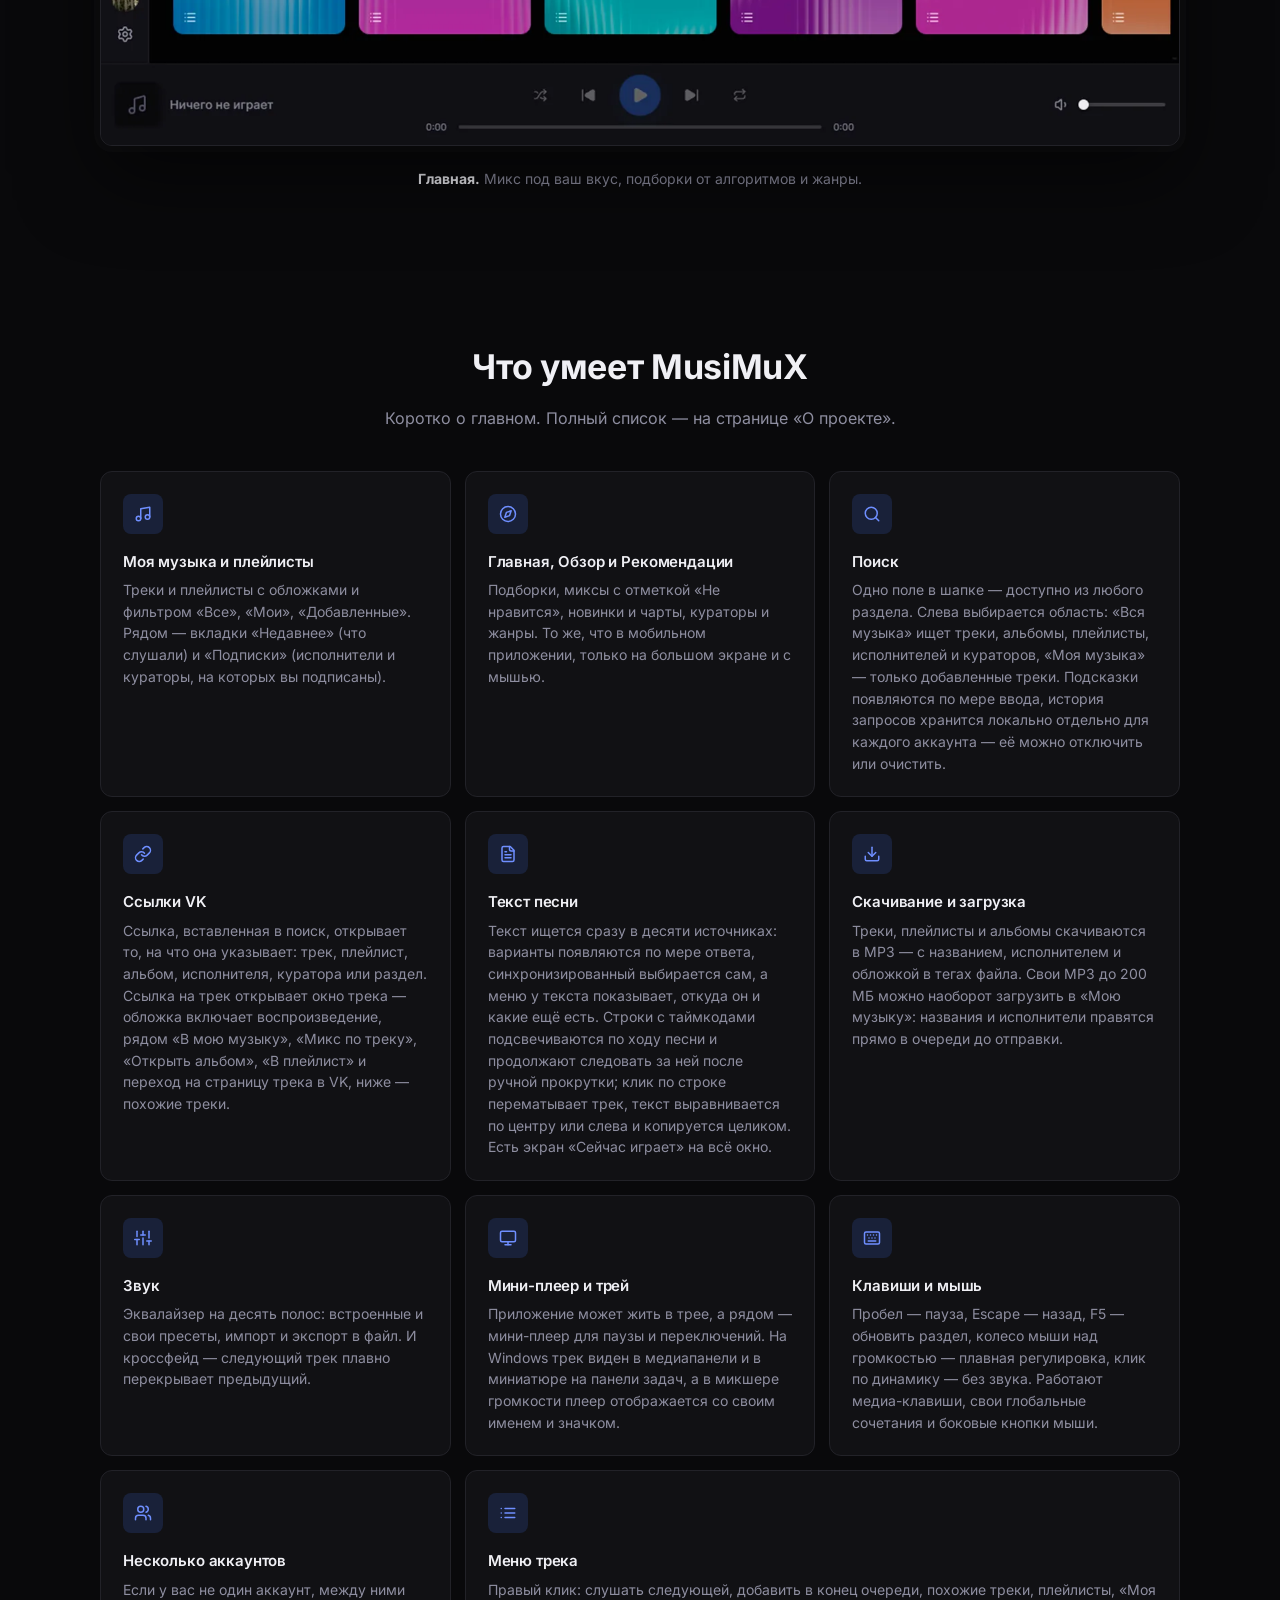
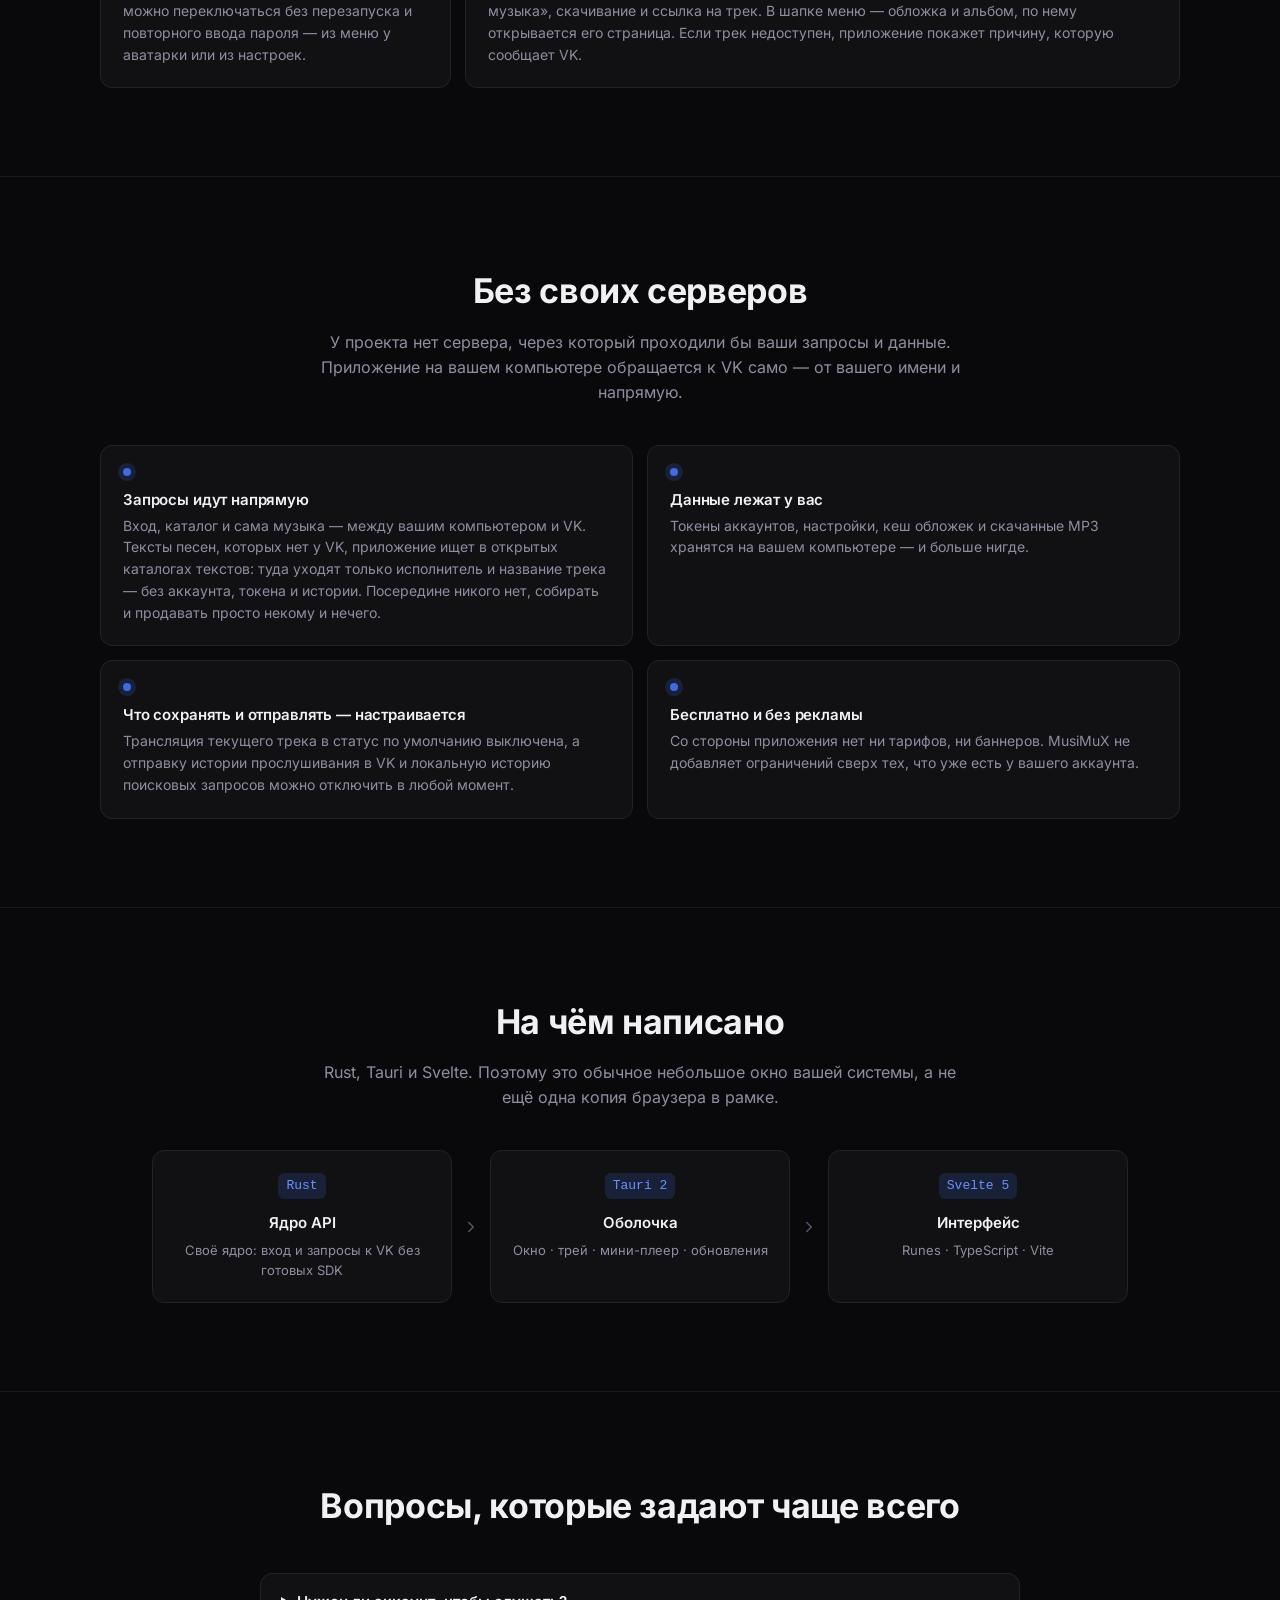
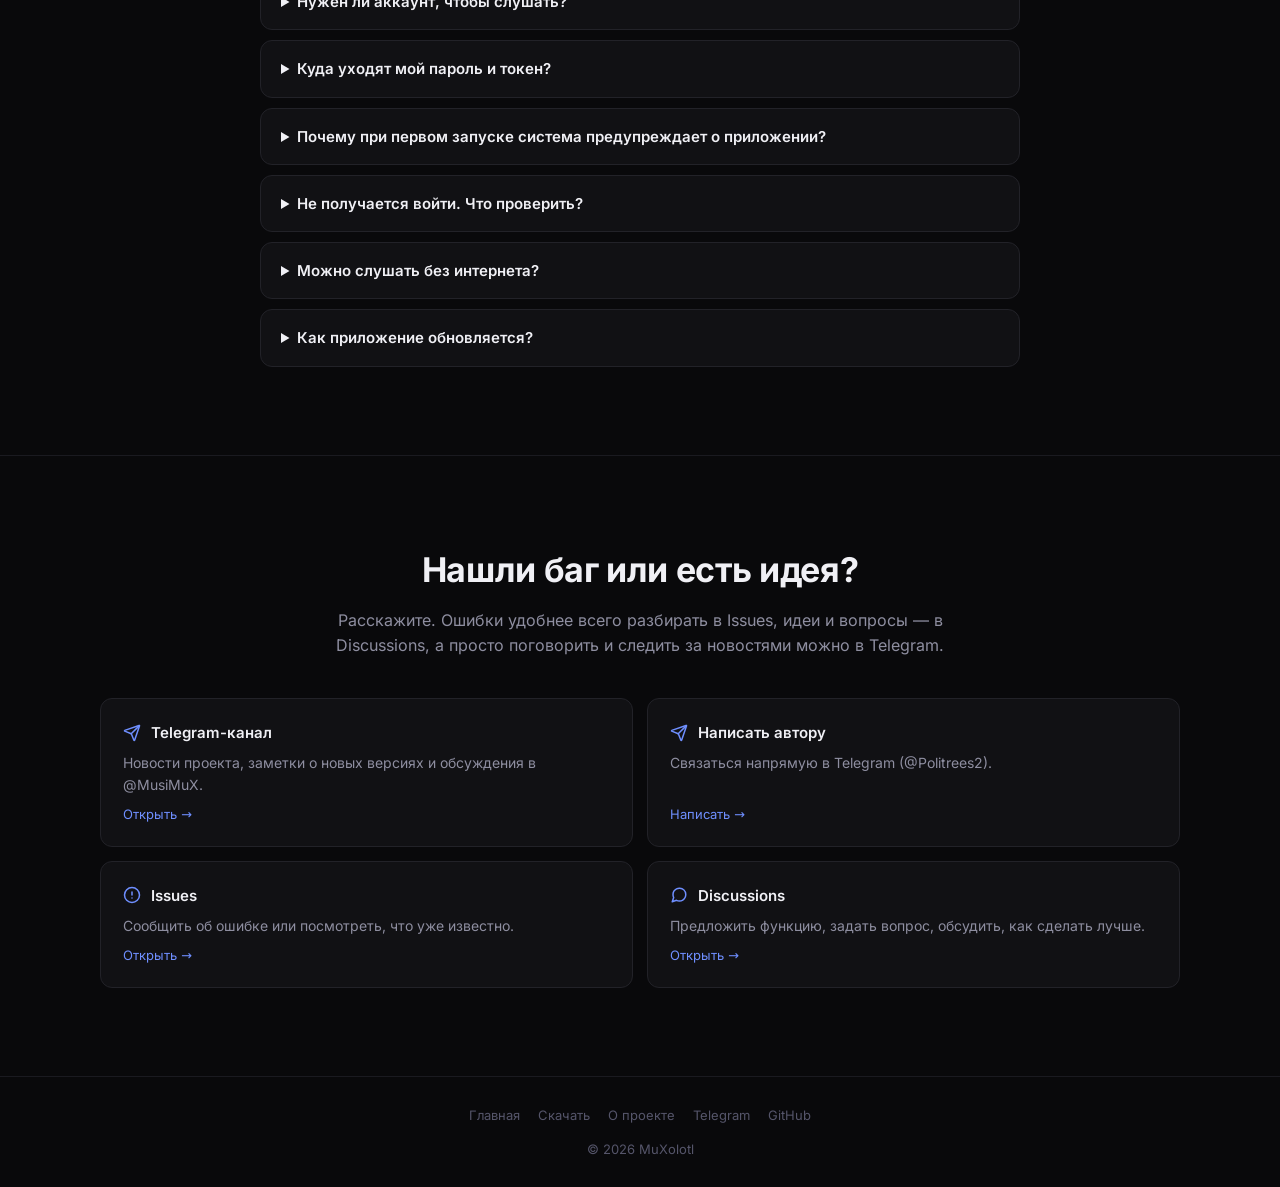
==== commit d505ec3a: "Update index.html" ====
--- a/site/index.html
+++ b/site/index.html
@@ -78,7 +78,6 @@
   <div class="wrap">
     <div class="shot-head">
       <h2>Как выглядит MusiMuX</h2>
-      <p>Это настоящие скриншоты приложения на Windows. Переключайте экраны — от поиска и «Моей музыки» до страницы артиста и текста песни.</p>
     </div>
     <div class="shot-scenes" role="group" aria-label="Выбор экрана" hidden>
       <button type="button" data-shot="home" aria-pressed="true">Главная</button>
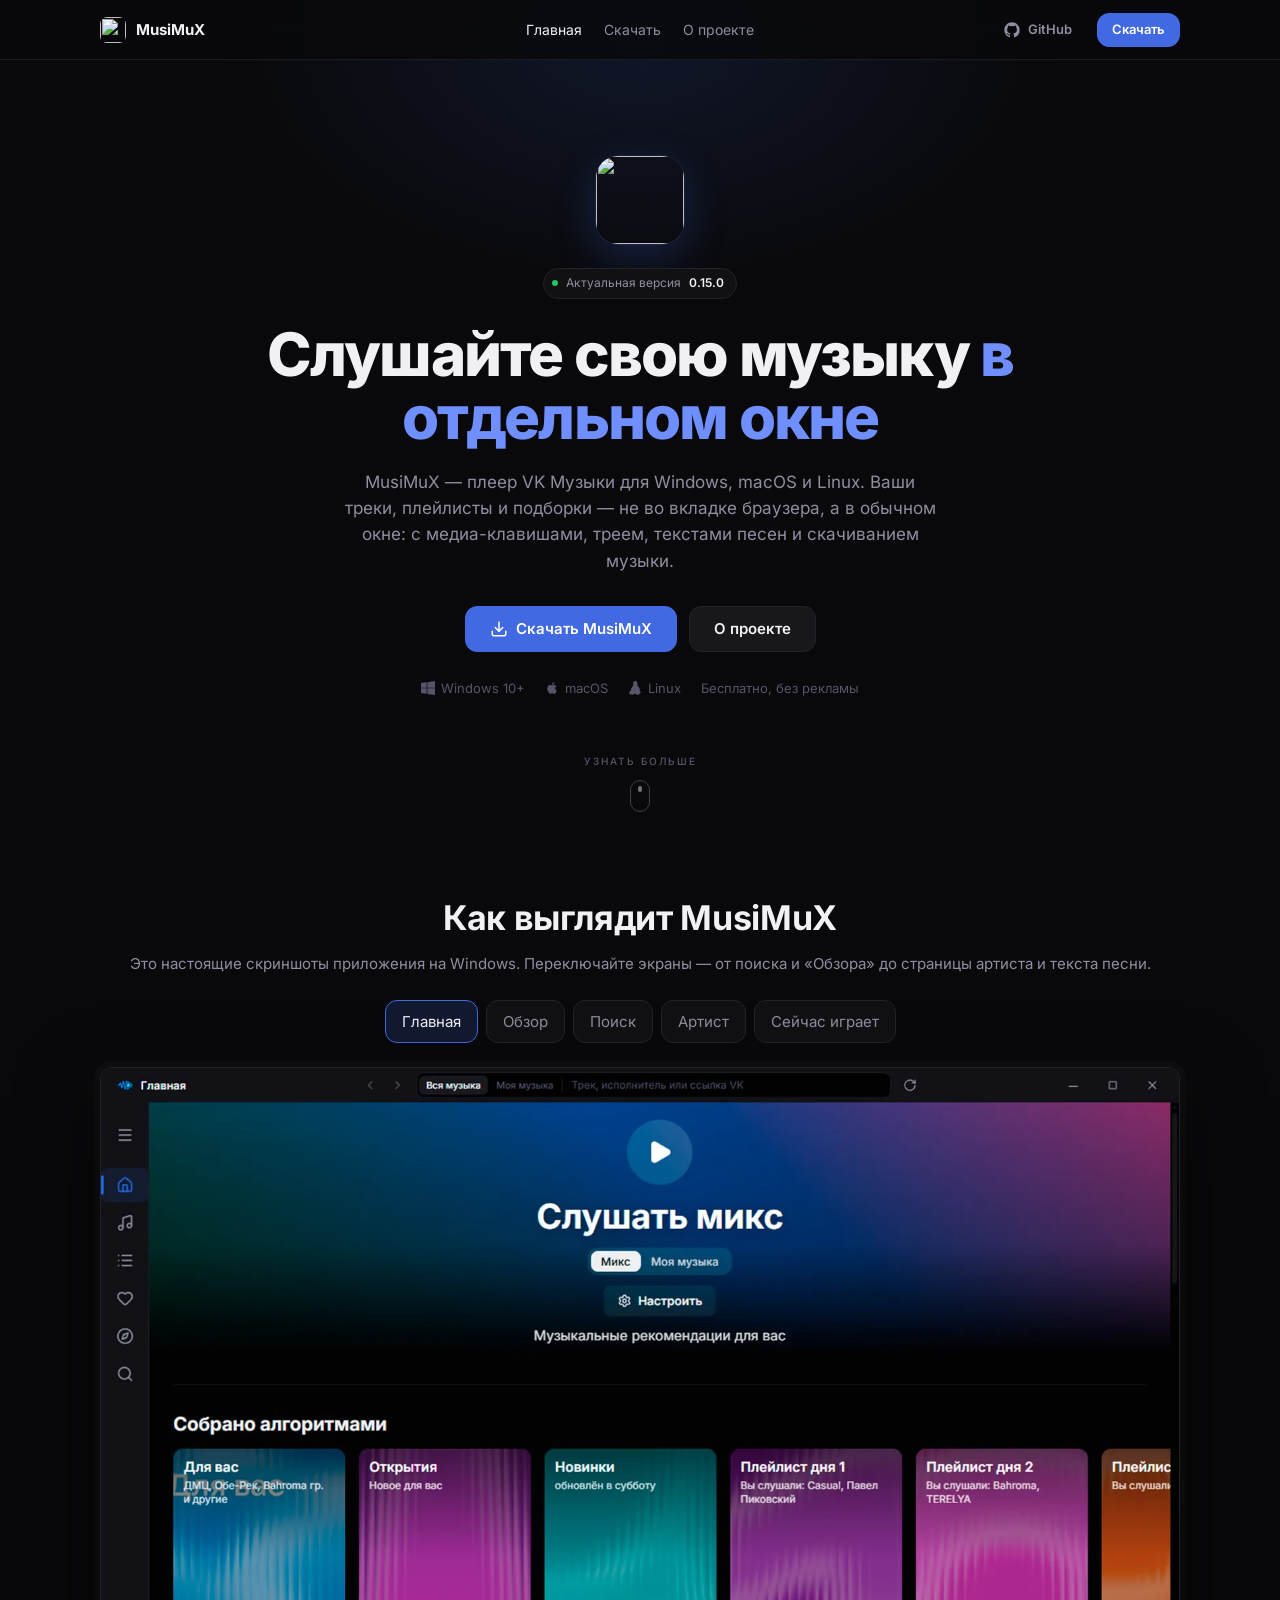
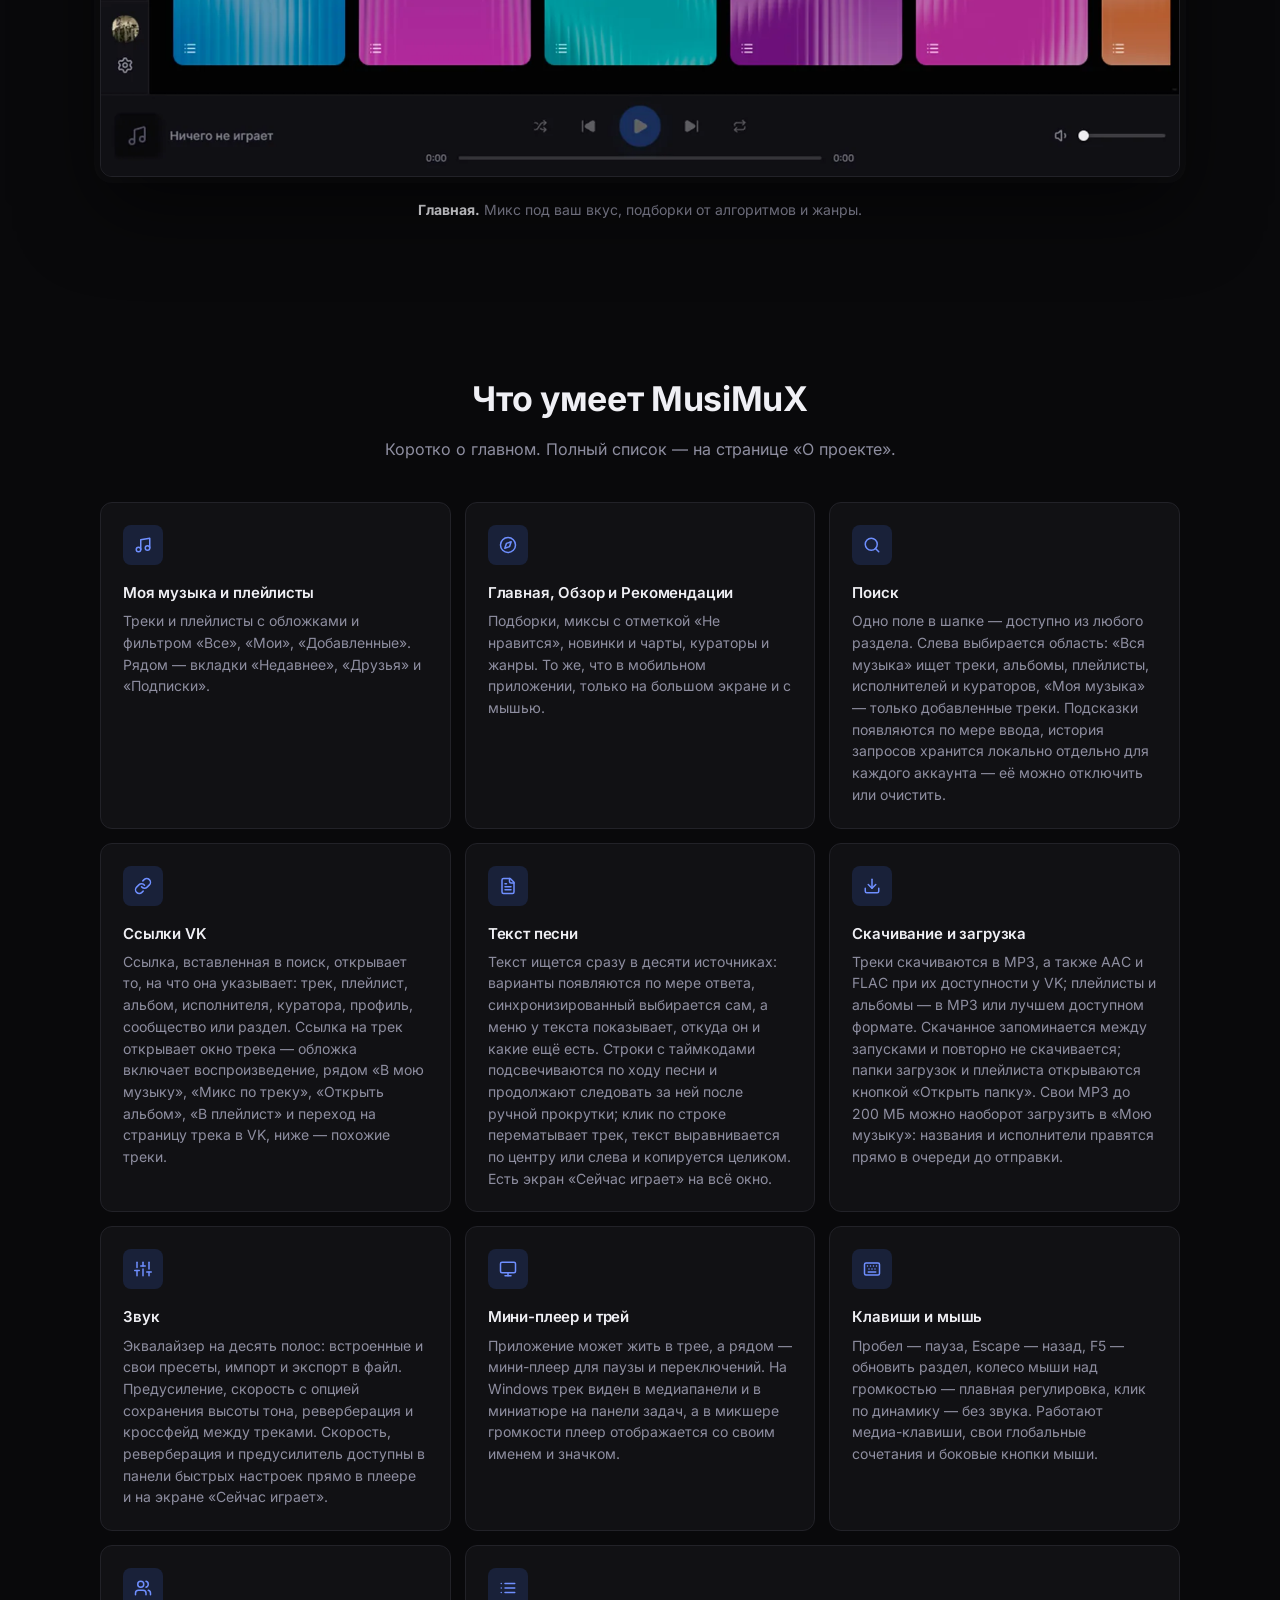
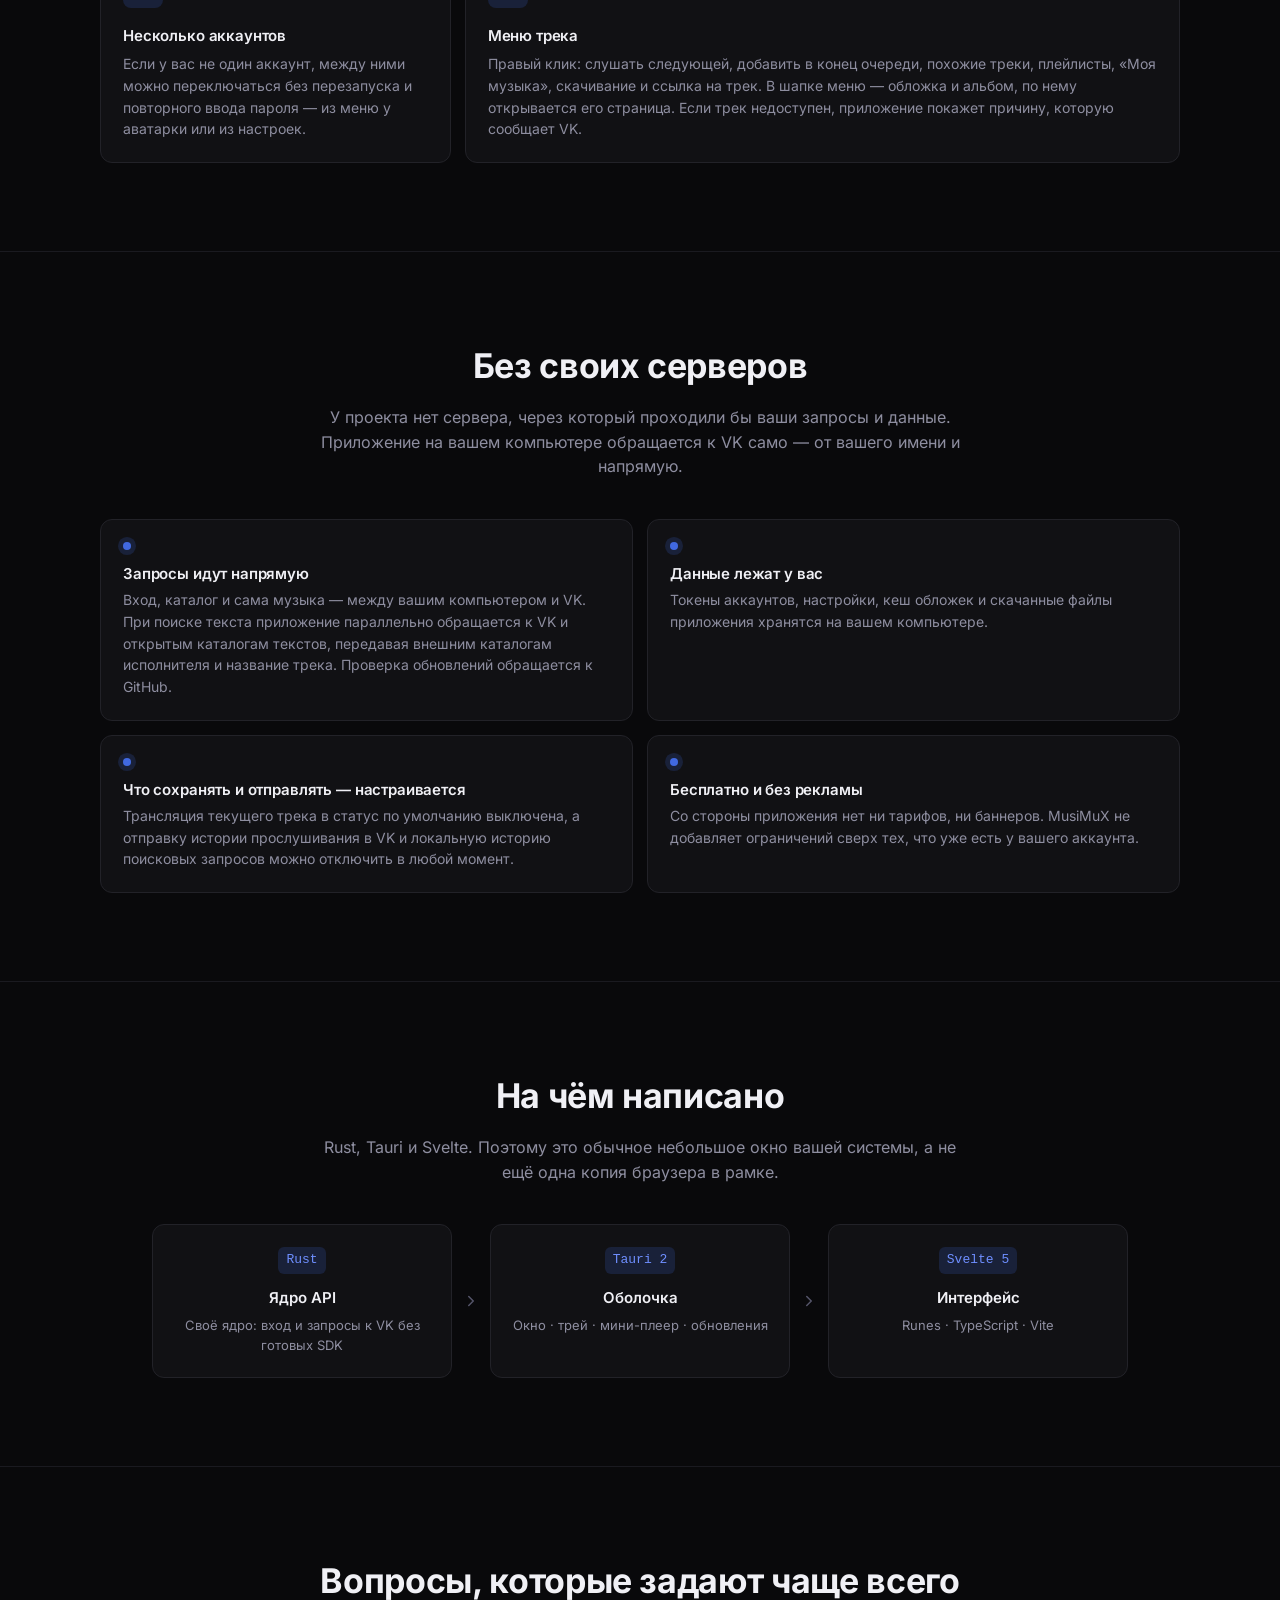
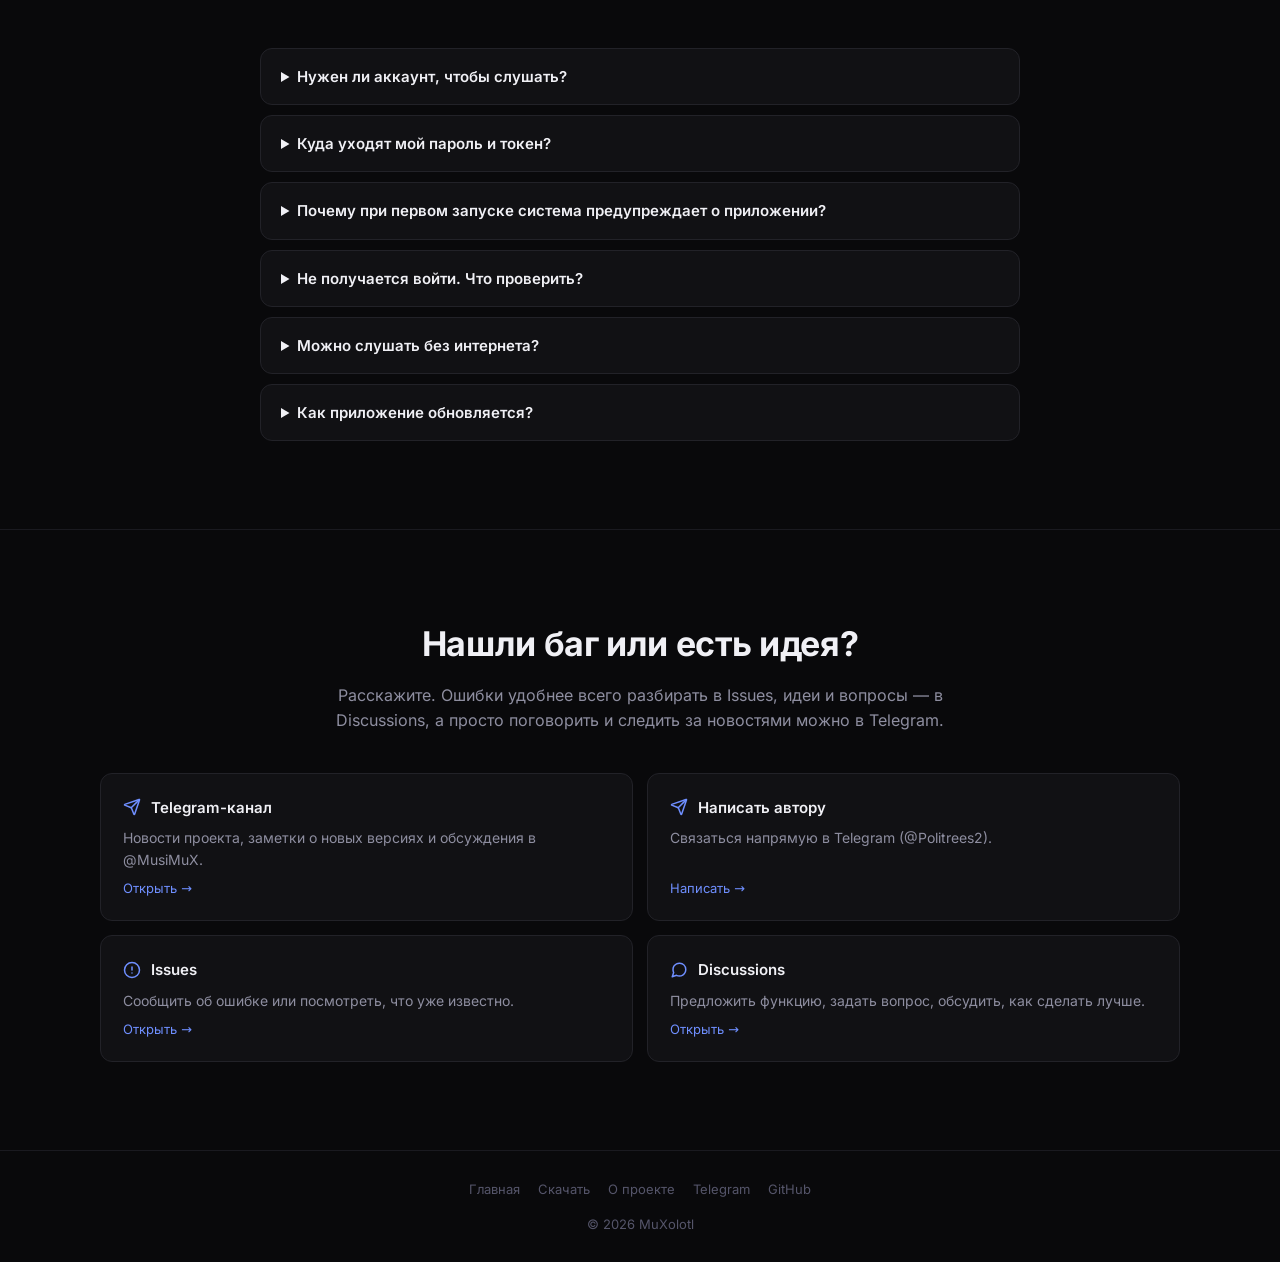
==== commit 812eac20: "Обновление сайта и документации" ====
--- a/site/index.html
+++ b/site/index.html
@@ -4,13 +4,13 @@
   <meta charset="UTF-8">
   <meta name="viewport" content="width=device-width, initial-scale=1">
   <title>MusiMuX — музыкальный клиент для Windows, macOS и Linux</title>
-  <meta name="description" content="MusiMuX — плеер VK Музыки для Windows, macOS и Linux: ваша музыка, плейлисты, поиск, тексты песен и скачивание MP3. Своих серверов нет — всё хранится на вашем компьютере.">
+  <meta name="description" content="MusiMuX — плеер VK Музыки для Windows, macOS и Linux: ваша музыка, плейлисты, поиск, тексты песен и скачивание музыки. Своих серверов нет — настройки и скачанные файлы хранятся на вашем компьютере.">
   <meta name="author" content="MuXolotl">
   <meta name="theme-color" content="#09090b">
   <meta property="og:type" content="website">
   <meta property="og:url" content="https://muxolotl.github.io/MusiMuX/">
   <meta property="og:title" content="MusiMuX — музыкальный клиент для Windows, macOS и Linux">
-  <meta property="og:description" content="MusiMuX — плеер VK Музыки для Windows, macOS и Linux: ваша музыка, плейлисты, поиск, тексты песен и скачивание MP3. Своих серверов нет — всё хранится на вашем компьютере.">
+  <meta property="og:description" content="MusiMuX — плеер VK Музыки для Windows, macOS и Linux: ваша музыка, плейлисты, поиск, тексты песен и скачивание музыки. Своих серверов нет — настройки и скачанные файлы хранятся на вашем компьютере.">
   <meta property="og:image" content="https://muxolotl.github.io/MusiMuX/images/og.jpg">
   <link rel="icon" type="image/png" href="images/icon.png">
   <link rel="apple-touch-icon" href="images/icon.png">
@@ -58,9 +58,9 @@
 <section class="hero">
   <div class="wrap">
     <img class="hero-icon" src="images/icon.png" alt="" width="88" height="88">
-    <span class="version-pill"><i></i>Актуальная версия <b data-version>0.14.0</b></span>
+    <span class="version-pill"><i></i>Актуальная версия <b data-version>0.15.0</b></span>
     <h1>Слушайте свою музыку <em>в отдельном окне</em></h1>
-    <p class="lead">MusiMuX — плеер VK Музыки для Windows, macOS и Linux. Ваши треки, плейлисты и подборки — не во вкладке браузера, а в обычном окне: с медиа-клавишами, треем, текстами песен и скачиванием в MP3.</p>
+    <p class="lead">MusiMuX — плеер VK Музыки для Windows, macOS и Linux. Ваши треки, плейлисты и подборки — не во вкладке браузера, а в обычном окне: с медиа-клавишами, треем, текстами песен и скачиванием музыки.</p>
     <div class="hero-actions">
       <a class="btn primary lg" href="download.html"><svg width="18" height="18"><use href="#i-download"/></svg>Скачать MusiMuX</a>
       <a class="btn lg" href="about.html">О проекте</a>
@@ -78,12 +78,12 @@
   <div class="wrap">
     <div class="shot-head">
       <h2>Как выглядит MusiMuX</h2>
+      <p>Это настоящие скриншоты приложения на Windows. Переключайте экраны — от поиска и «Обзора» до страницы артиста и текста песни.</p>
     </div>
     <div class="shot-scenes" role="group" aria-label="Выбор экрана" hidden>
       <button type="button" data-shot="home" aria-pressed="true">Главная</button>
       <button type="button" data-shot="explore" aria-pressed="false">Обзор</button>
       <button type="button" data-shot="search" aria-pressed="false">Поиск</button>
-      <button type="button" data-shot="subscriptions" aria-pressed="false">Подписки</button>
       <button type="button" data-shot="artist" aria-pressed="false">Артист</button>
       <button type="button" data-shot="nowplaying" aria-pressed="false">Сейчас играет</button>
     </div>
@@ -91,7 +91,6 @@
       <img data-shot-panel="home" src="images/screens/home.webp" width="1600" height="1051" alt="Главная страница MusiMuX: кнопка «Слушать микс», подборки «Собрано алгоритмами» и жанры, вверху — поиск с областью «Вся музыка» или «Моя музыка»">
       <img data-shot-panel="explore" src="images/screens/explore.webp" width="1600" height="1051" loading="lazy" alt="Раздел «Обзор»: баннеры, треки блока «Сегодня в плеере» и подборки «Выбор редакции»" hidden>
       <img data-shot-panel="search" src="images/screens/search.webp" width="1600" height="1051" loading="lazy" alt="Выдача поиска по запросу «plenka»: свои треки, все треки каталога и альбомы исполнителя, вверху — поле поиска с областью «Вся музыка» или «Моя музыка»" hidden>
-      <img data-shot-panel="subscriptions" src="images/screens/subscriptions.webp" width="1600" height="1051" loading="lazy" alt="Вкладка «Подписки»: музыканты и кураторы, на которых подписан аккаунт" hidden>
       <img data-shot-panel="artist" src="images/screens/artist.webp" width="1600" height="1051" loading="lazy" alt="Страница артиста: обложка, «Слушать», «Микс по артисту», «Подписаться», популярные треки и релизы" hidden>
       <img data-shot-panel="nowplaying" src="images/screens/nowplaying.webp" width="1600" height="1051" loading="lazy" alt="Экран «Сейчас играет»: обложка с управлением, прогресс, кнопки текста и синхронизированный текст песни справа с панелью источника" hidden>
     </div>
@@ -99,7 +98,6 @@
       <p data-shot-caption="home"><b>Главная.</b> Микс под ваш вкус, подборки от алгоритмов и жанры.</p>
       <p data-shot-caption="explore" hidden><b>Обзор.</b> Баннеры, «Сегодня в плеере» и подборки редакции.</p>
       <p data-shot-caption="search" hidden><b>Поиск.</b> Поле в шапке видно из любого раздела: «Вся музыка» ищет по всему каталогу, «Моя музыка» — только по добавленным трекам.</p>
-      <p data-shot-caption="subscriptions" hidden><b>Подписки.</b> Музыканты и кураторы, на которых вы подписаны, с переходом на их страницы.</p>
       <p data-shot-caption="artist" hidden><b>Артист.</b> Популярное, релизы, «Микс по артисту», подписка и ссылка на страницу в VK.</p>
       <p data-shot-caption="nowplaying" hidden><b>Сейчас играет.</b> Крупная обложка и текст песни: источник можно выбрать, строки подсвечиваются по ходу трека.</p>
     </div>
@@ -116,7 +114,7 @@
     <div class="feature">
       <span class="ic"><svg width="18" height="18"><use href="#i-music"/></svg></span>
       <h3>Моя музыка и плейлисты</h3>
-      <p>Треки и плейлисты с обложками и фильтром «Все», «Мои», «Добавленные». Рядом — вкладки «Недавнее» (что слушали) и «Подписки» (исполнители и кураторы, на которых вы подписаны).</p>
+      <p>Треки и плейлисты с обложками и фильтром «Все», «Мои», «Добавленные». Рядом — вкладки «Недавнее», «Друзья» и «Подписки».</p>
     </div>
     <div class="feature">
       <span class="ic"><svg width="18" height="18"><use href="#i-compass"/></svg></span>
@@ -131,7 +129,7 @@
     <div class="feature">
       <span class="ic"><svg width="18" height="18"><use href="#i-link"/></svg></span>
       <h3>Ссылки VK</h3>
-      <p>Ссылка, вставленная в поиск, открывает то, на что она указывает: трек, плейлист, альбом, исполнителя, куратора или раздел. Ссылка на трек открывает окно трека — обложка включает воспроизведение, рядом «В мою музыку», «Микс по треку», «Открыть альбом», «В плейлист» и переход на страницу трека в VK, ниже — похожие треки.</p>
+      <p>Ссылка, вставленная в поиск, открывает то, на что она указывает: трек, плейлист, альбом, исполнителя, куратора, профиль, сообщество или раздел. Ссылка на трек открывает окно трека — обложка включает воспроизведение, рядом «В мою музыку», «Микс по треку», «Открыть альбом», «В плейлист» и переход на страницу трека в VK, ниже — похожие треки.</p>
     </div>
     <div class="feature">
       <span class="ic"><svg width="18" height="18"><use href="#i-file-text"/></svg></span>
@@ -141,12 +139,12 @@
     <div class="feature">
       <span class="ic"><svg width="18" height="18"><use href="#i-download"/></svg></span>
       <h3>Скачивание и загрузка</h3>
-      <p>Треки, плейлисты и альбомы скачиваются в MP3 — с названием, исполнителем и обложкой в тегах файла. Свои MP3 до 200 МБ можно наоборот загрузить в «Мою музыку»: названия и исполнители правятся прямо в очереди до отправки.</p>
+      <p>Треки скачиваются в MP3, а также AAC и FLAC при их доступности у VK; плейлисты и альбомы — в MP3 или лучшем доступном формате. Скачанное запоминается между запусками и повторно не скачивается; папки загрузок и плейлиста открываются кнопкой «Открыть папку». Свои MP3 до 200 МБ можно наоборот загрузить в «Мою музыку»: названия и исполнители правятся прямо в очереди до отправки.</p>
     </div>
     <div class="feature">
       <span class="ic"><svg width="18" height="18"><use href="#i-sliders"/></svg></span>
       <h3>Звук</h3>
-      <p>Эквалайзер на десять полос: встроенные и свои пресеты, импорт и экспорт в файл. И кроссфейд — следующий трек плавно перекрывает предыдущий.</p>
+      <p>Эквалайзер на десять полос: встроенные и свои пресеты, импорт и экспорт в файл. Предусиление, скорость с опцией сохранения высоты тона, реверберация и кроссфейд между треками. Скорость, реверберация и предусилитель доступны в панели быстрых настроек прямо в плеере и на экране «Сейчас играет».</p>
     </div>
     <div class="feature">
       <span class="ic"><svg width="18" height="18"><use href="#i-monitor"/></svg></span>
@@ -179,8 +177,8 @@
       <p>У проекта нет сервера, через который проходили бы ваши запросы и данные. Приложение на вашем компьютере обращается к VK само — от вашего имени и напрямую.</p>
     </div>
     <div class="points">
-      <div class="point"><span class="dot"></span><div><h3>Запросы идут напрямую</h3><p>Вход, каталог и сама музыка — между вашим компьютером и VK. Тексты песен, которых нет у VK, приложение ищет в открытых каталогах текстов: туда уходят только исполнитель и название трека — без аккаунта, токена и истории. Посередине никого нет, собирать и продавать просто некому и нечего.</p></div></div>
-      <div class="point"><span class="dot"></span><div><h3>Данные лежат у вас</h3><p>Токены аккаунтов, настройки, кеш обложек и скачанные MP3 хранятся на вашем компьютере — и больше нигде.</p></div></div>
+      <div class="point"><span class="dot"></span><div><h3>Запросы идут напрямую</h3><p>Вход, каталог и сама музыка — между вашим компьютером и VK. При поиске текста приложение параллельно обращается к VK и открытым каталогам текстов, передавая внешним каталогам исполнителя и название трека. Проверка обновлений обращается к GitHub.</p></div></div>
+      <div class="point"><span class="dot"></span><div><h3>Данные лежат у вас</h3><p>Токены аккаунтов, настройки, кеш обложек и скачанные файлы приложения хранятся на вашем компьютере.</p></div></div>
       <div class="point"><span class="dot"></span><div><h3>Что сохранять и отправлять — настраивается</h3><p>Трансляция текущего трека в статус по умолчанию выключена, а отправку истории прослушивания в VK и локальную историю поисковых запросов можно отключить в любой момент.</p></div></div>
       <div class="point"><span class="dot"></span><div><h3>Бесплатно и без рекламы</h3><p>Со стороны приложения нет ни тарифов, ни баннеров. MusiMuX не добавляет ограничений сверх тех, что уже есть у вашего аккаунта.</p></div></div>
     </div>
@@ -239,7 +237,7 @@
       </details>
       <details>
         <summary>Можно слушать без интернета?</summary>
-        <p>Нет, для входа и музыки нужен доступ к VK — офлайн-плеером для локальных файлов MusiMuX не является. А вот скачанные через него MP3 — обычные файлы на вашем диске, их можно слушать чем угодно и без сети.</p>
+        <p>Нет, для входа и музыки нужен доступ к VK — офлайн-плеером для локальных файлов MusiMuX не является. А вот скачанные через него треки — обычные файлы на вашем диске, их можно слушать без сети в плеере, который поддерживает формат файла.</p>
       </details>
       <details>
         <summary>Как приложение обновляется?</summary>
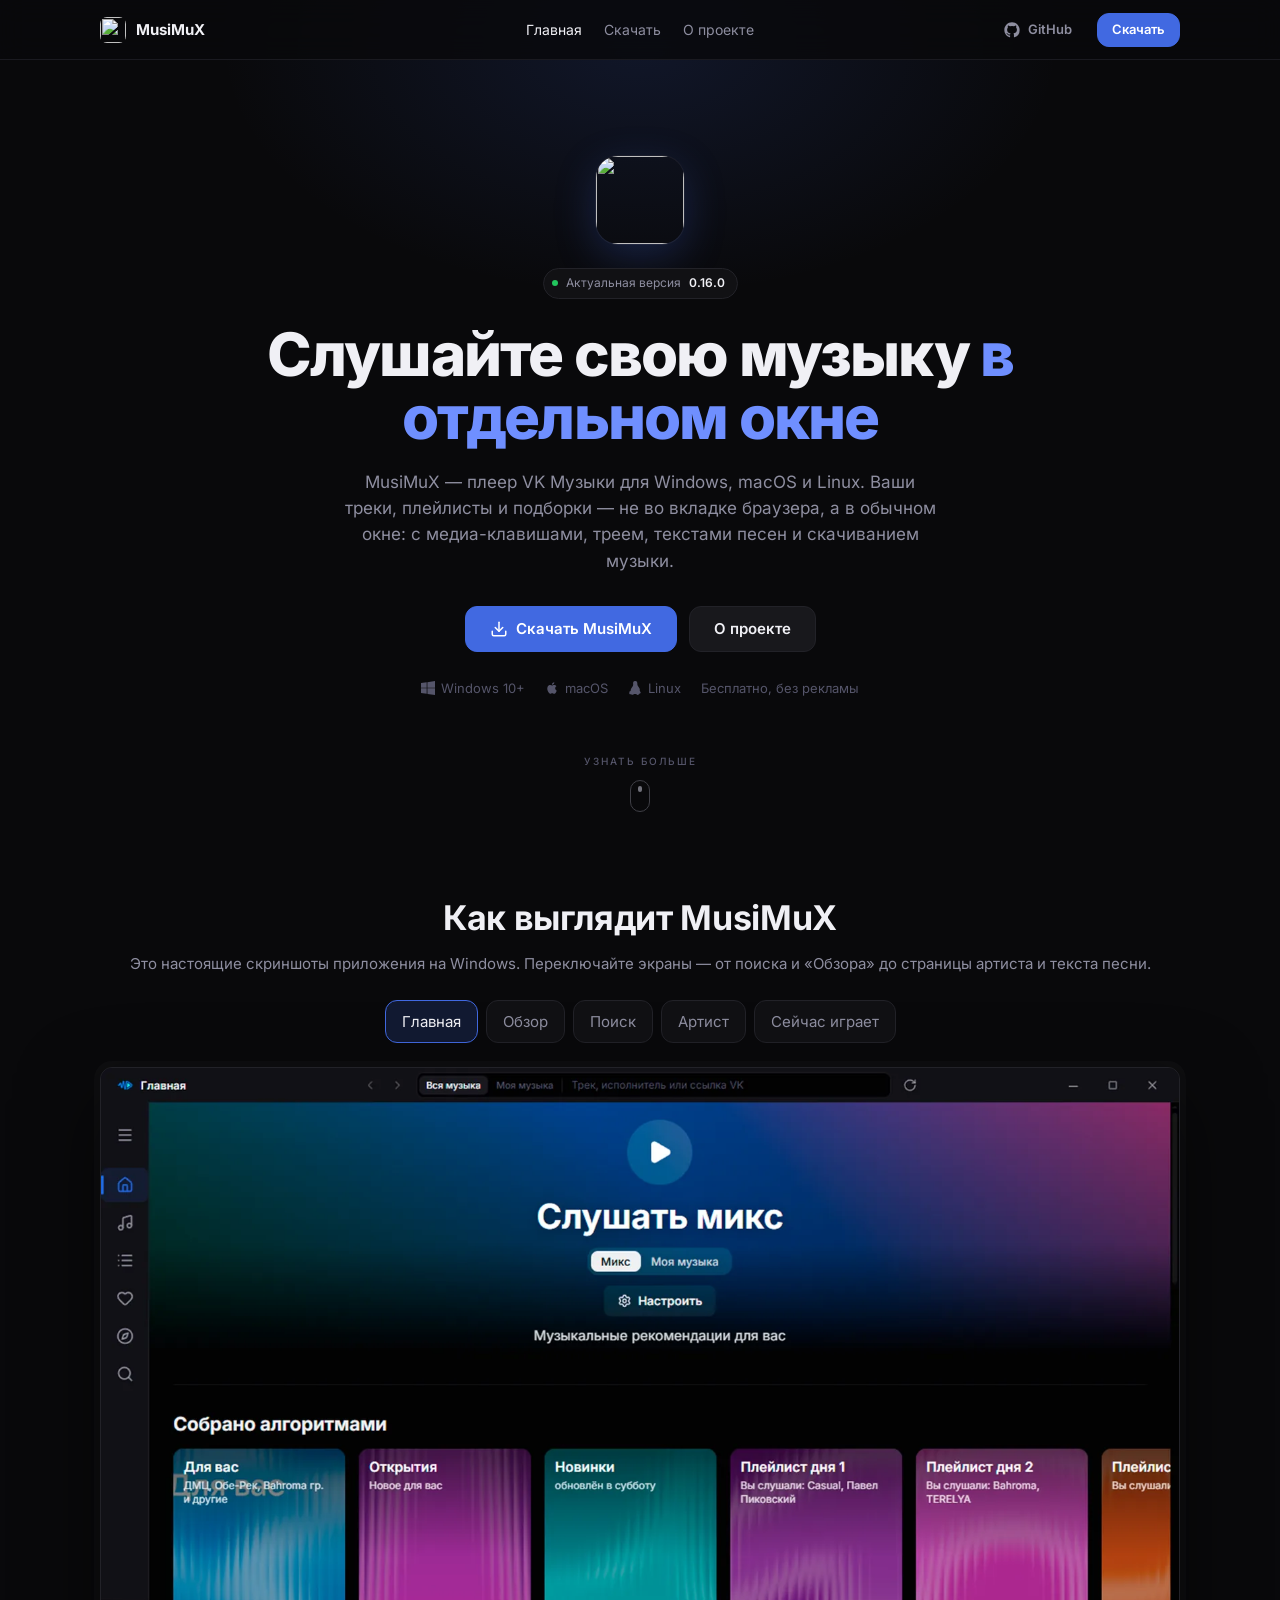
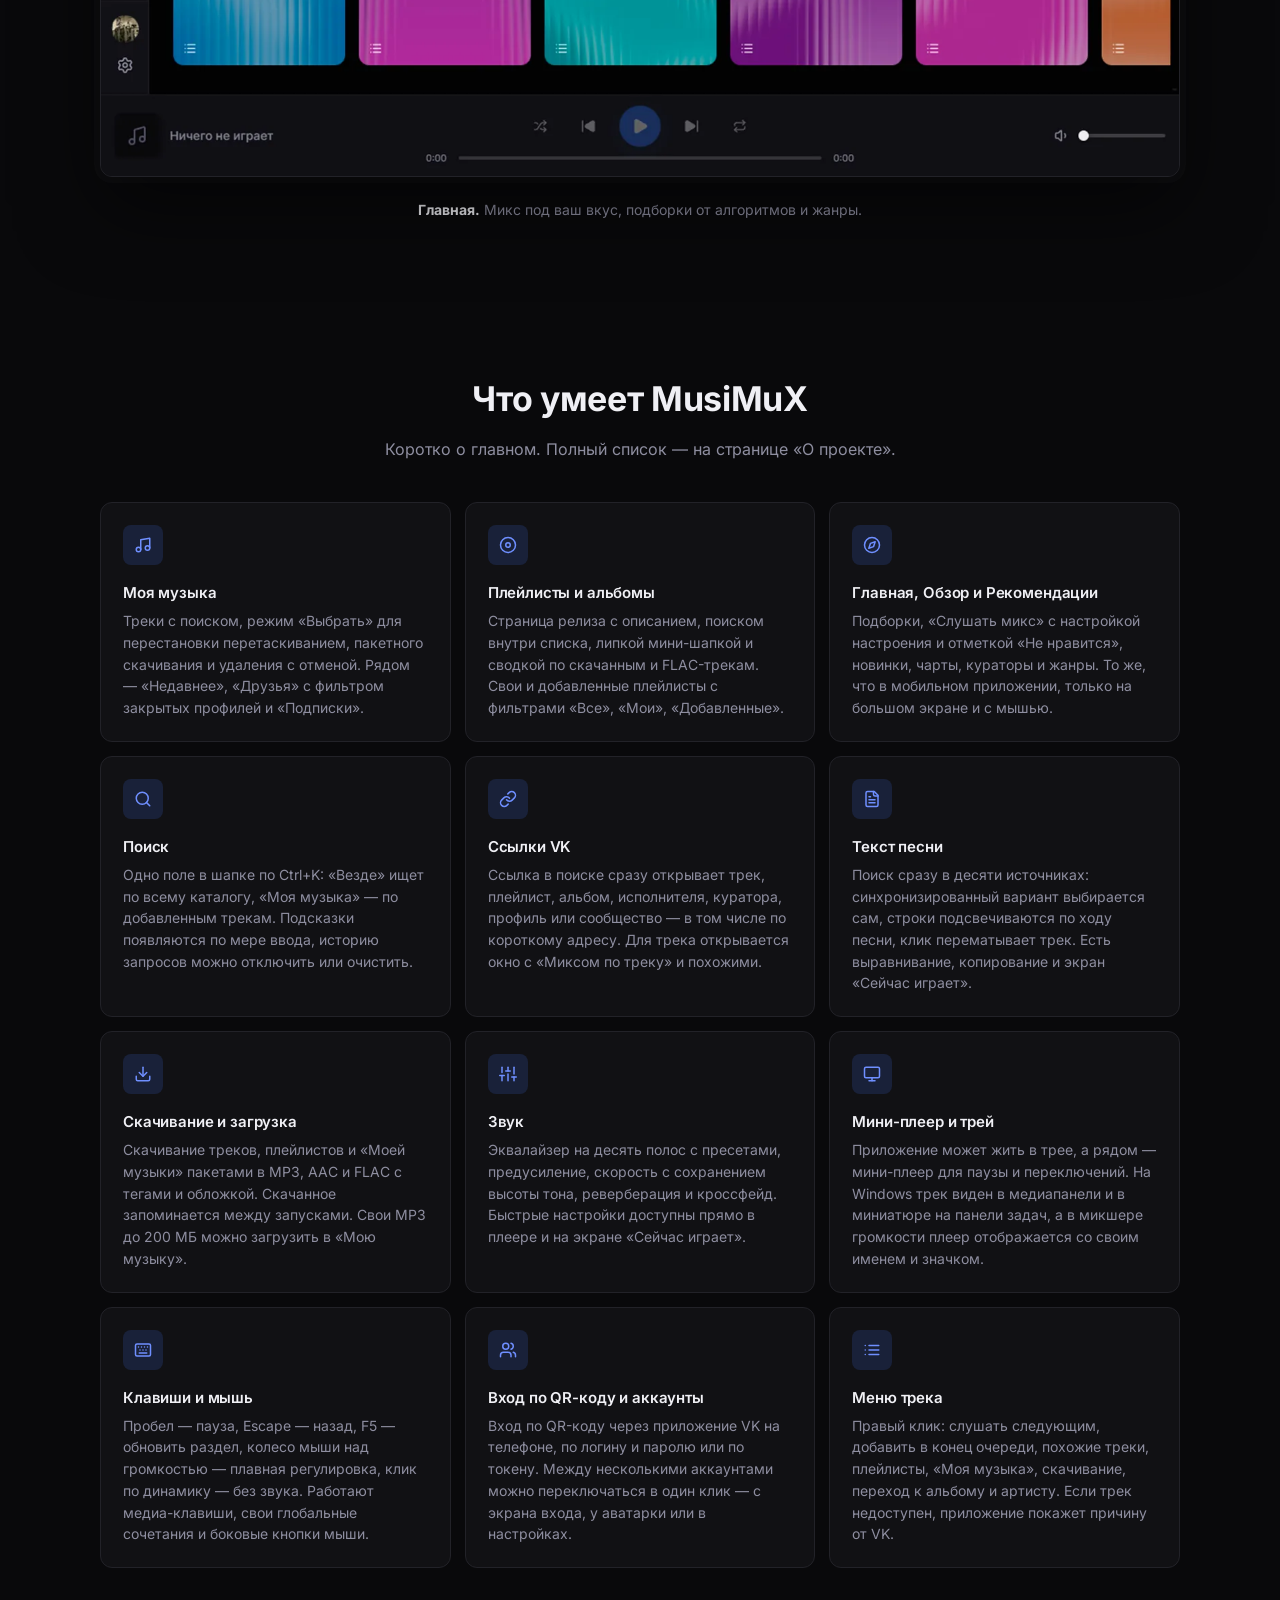
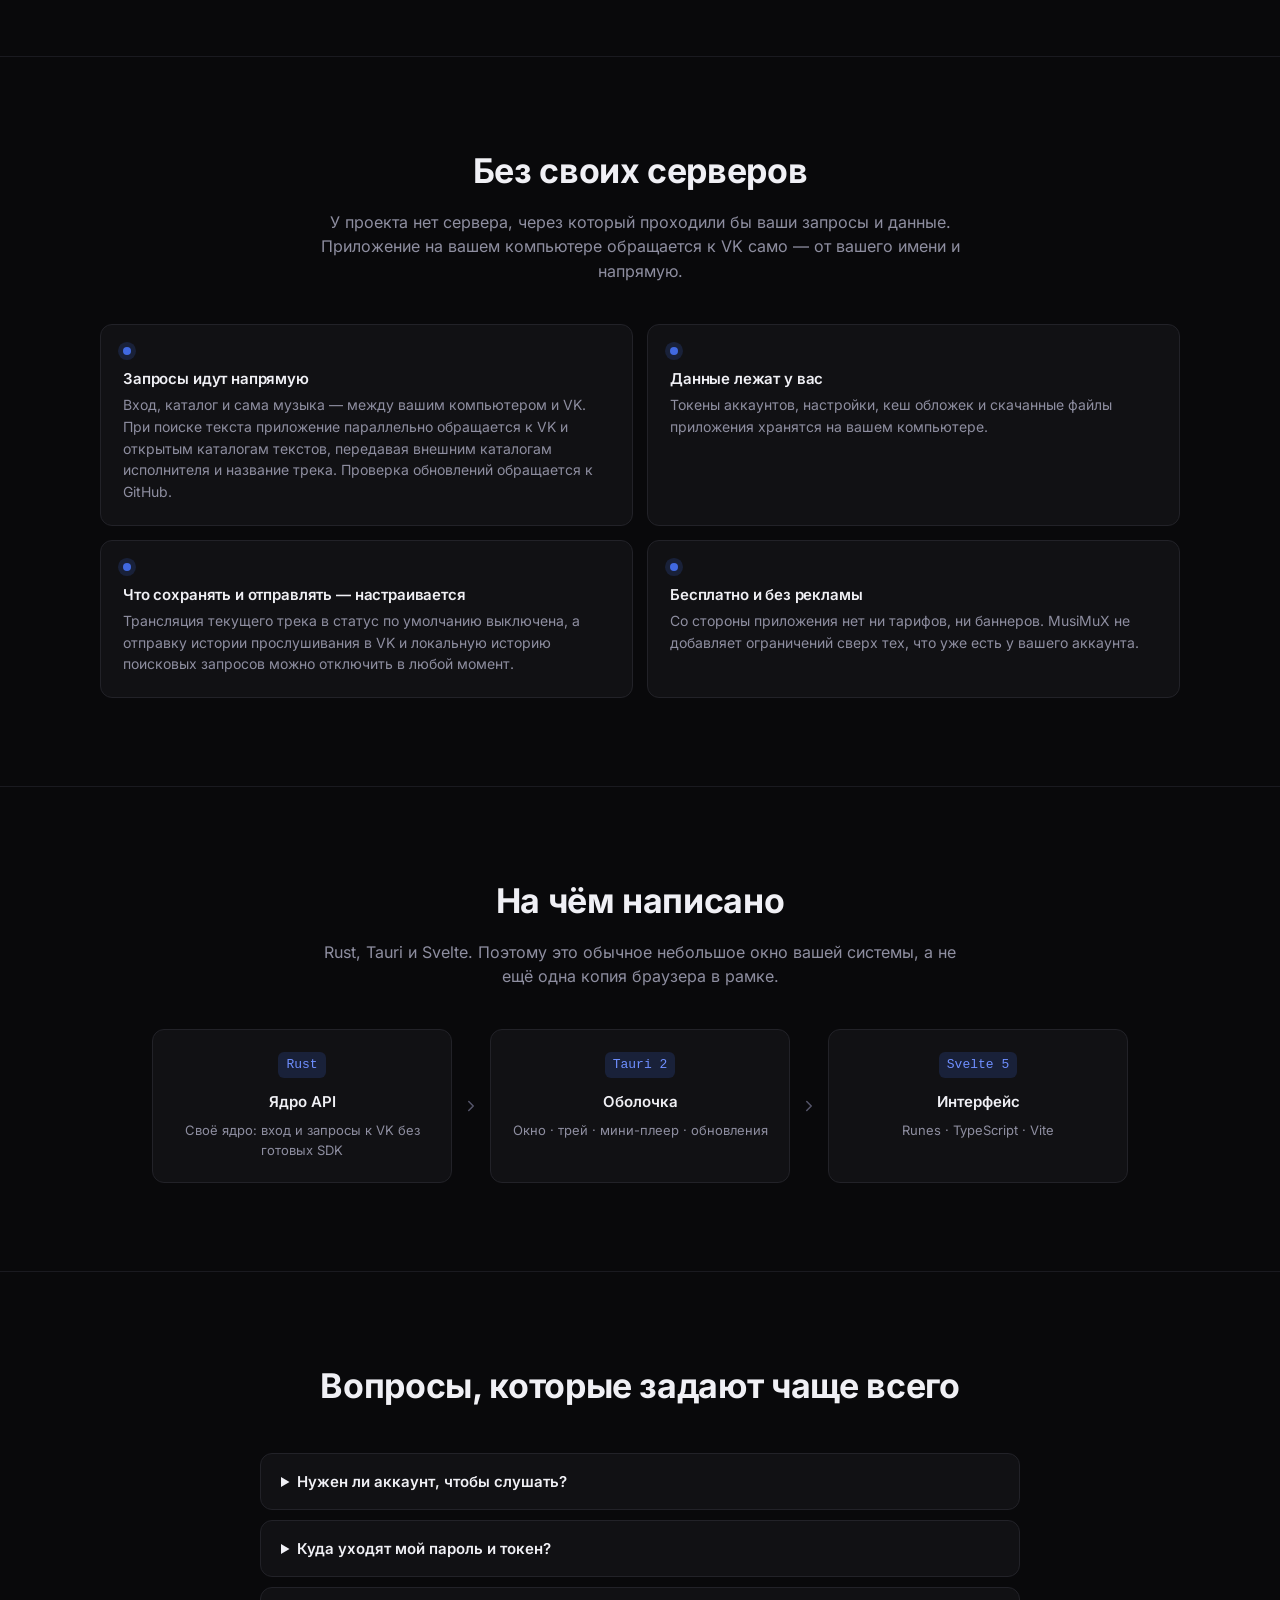
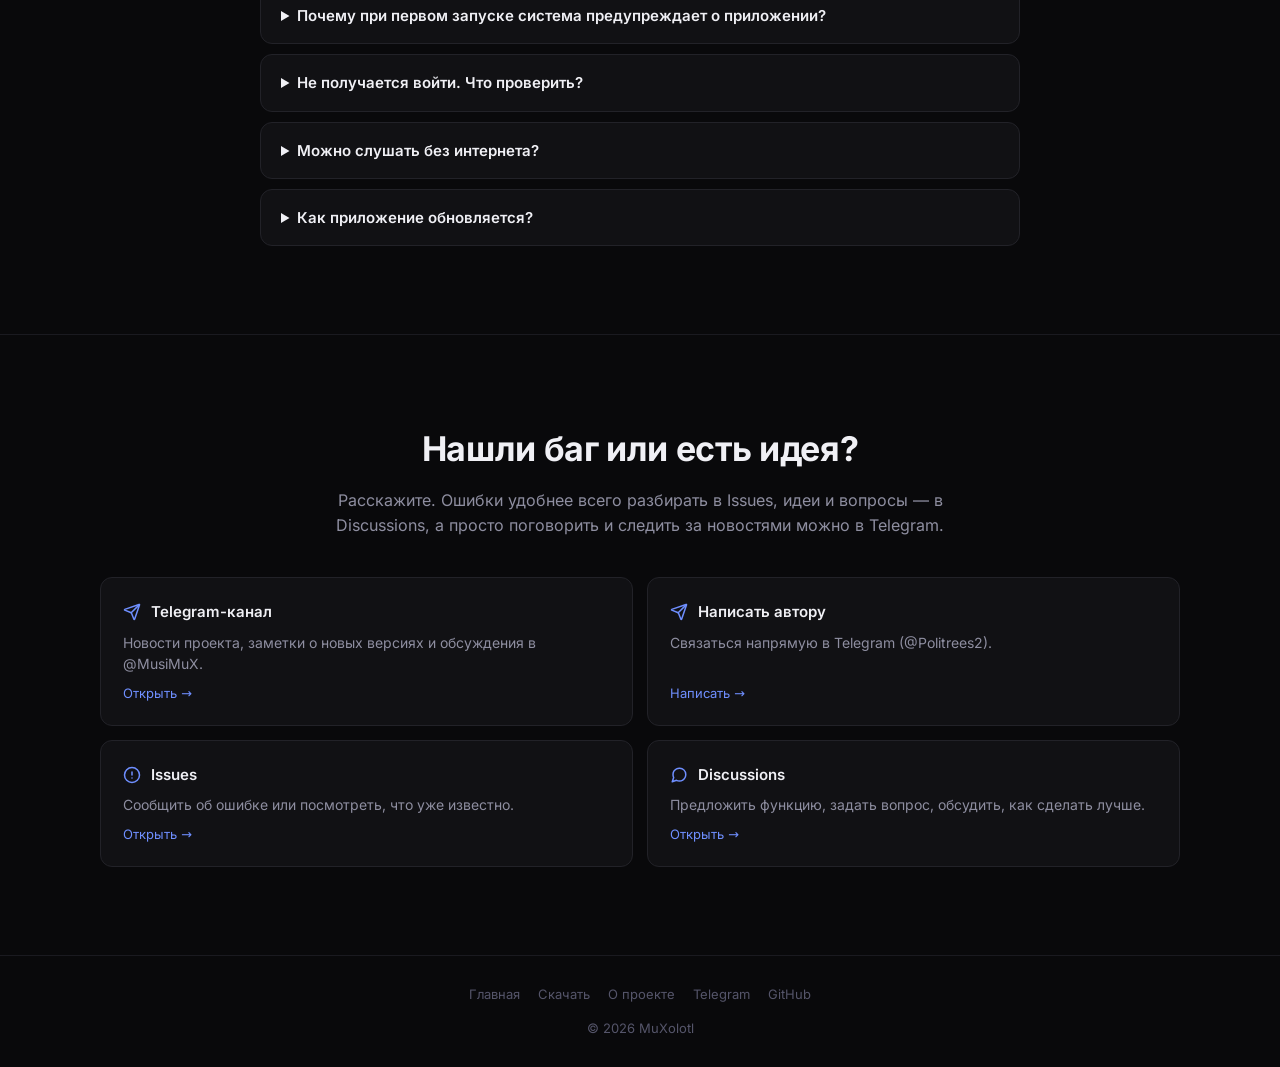
==== commit 173cef67: "Обновление сайта и документации" ====
--- a/site/index.html
+++ b/site/index.html
@@ -22,6 +22,7 @@
 <symbol id="i-link" viewBox="0 0 24 24" fill="none" stroke="currentColor" stroke-width="2" stroke-linecap="round" stroke-linejoin="round"><path d="M10 13a5 5 0 0 0 7.54.54l3-3a5 5 0 0 0-7.07-7.07l-1.72 1.71"/><path d="M14 11a5 5 0 0 0-7.54-.54l-3 3a5 5 0 0 0 7.07 7.07l1.71-1.71"/></symbol>
 <symbol id="i-chevron-right" viewBox="0 0 24 24" fill="none" stroke="currentColor" stroke-width="2" stroke-linecap="round" stroke-linejoin="round"><polyline points="9 18 15 12 9 6"/></symbol>
 <symbol id="i-music" viewBox="0 0 24 24" fill="none" stroke="currentColor" stroke-width="2" stroke-linecap="round" stroke-linejoin="round"><path d="M9 18V5l12-2v13"/><circle cx="6" cy="18" r="3"/><circle cx="18" cy="16" r="3"/></symbol>
+<symbol id="i-disc" viewBox="0 0 24 24" fill="none" stroke="currentColor" stroke-width="2" stroke-linecap="round" stroke-linejoin="round"><circle cx="12" cy="12" r="10"/><circle cx="12" cy="12" r="3"/></symbol>
 <symbol id="i-compass" viewBox="0 0 24 24" fill="none" stroke="currentColor" stroke-width="2" stroke-linecap="round" stroke-linejoin="round"><circle cx="12" cy="12" r="10"/><polygon points="16.24 7.76 14.12 14.12 7.76 16.24 9.88 9.88 16.24 7.76"/></symbol>
 <symbol id="i-search" viewBox="0 0 24 24" fill="none" stroke="currentColor" stroke-width="2" stroke-linecap="round" stroke-linejoin="round"><circle cx="11" cy="11" r="8"/><line x1="21" y1="21" x2="16.65" y2="16.65"/></symbol>
 <symbol id="i-menu" viewBox="0 0 24 24" fill="none" stroke="currentColor" stroke-width="2" stroke-linecap="round" stroke-linejoin="round"><line x1="3" y1="12" x2="21" y2="12"/><line x1="3" y1="6" x2="21" y2="6"/><line x1="3" y1="18" x2="21" y2="18"/></symbol>
@@ -58,7 +59,7 @@
 <section class="hero">
   <div class="wrap">
     <img class="hero-icon" src="images/icon.png" alt="" width="88" height="88">
-    <span class="version-pill"><i></i>Актуальная версия <b data-version>0.15.0</b></span>
+    <span class="version-pill"><i></i>Актуальная версия <b data-version>0.16.0</b></span>
     <h1>Слушайте свою музыку <em>в отдельном окне</em></h1>
     <p class="lead">MusiMuX — плеер VK Музыки для Windows, macOS и Linux. Ваши треки, плейлисты и подборки — не во вкладке браузера, а в обычном окне: с медиа-клавишами, треем, текстами песен и скачиванием музыки.</p>
     <div class="hero-actions">
@@ -88,16 +89,16 @@
       <button type="button" data-shot="nowplaying" aria-pressed="false">Сейчас играет</button>
     </div>
     <div class="shot-frame">
-      <img data-shot-panel="home" src="images/screens/home.webp" width="1600" height="1051" alt="Главная страница MusiMuX: кнопка «Слушать микс», подборки «Собрано алгоритмами» и жанры, вверху — поиск с областью «Вся музыка» или «Моя музыка»">
+      <img data-shot-panel="home" src="images/screens/home.webp" width="1600" height="1051" alt="Главная страница MusiMuX: кнопка «Слушать микс», подборки «Собрано алгоритмами» и жанры, вверху — поиск с областью «Везде» или «Моя музыка»">
       <img data-shot-panel="explore" src="images/screens/explore.webp" width="1600" height="1051" loading="lazy" alt="Раздел «Обзор»: баннеры, треки блока «Сегодня в плеере» и подборки «Выбор редакции»" hidden>
-      <img data-shot-panel="search" src="images/screens/search.webp" width="1600" height="1051" loading="lazy" alt="Выдача поиска по запросу «plenka»: свои треки, все треки каталога и альбомы исполнителя, вверху — поле поиска с областью «Вся музыка» или «Моя музыка»" hidden>
+      <img data-shot-panel="search" src="images/screens/search.webp" width="1600" height="1051" loading="lazy" alt="Выдача поиска по запросу «plenka»: свои треки, все треки каталога и альбомы исполнителя, вверху — поле поиска с областью «Везде» или «Моя музыка»" hidden>
       <img data-shot-panel="artist" src="images/screens/artist.webp" width="1600" height="1051" loading="lazy" alt="Страница артиста: обложка, «Слушать», «Микс по артисту», «Подписаться», популярные треки и релизы" hidden>
       <img data-shot-panel="nowplaying" src="images/screens/nowplaying.webp" width="1600" height="1051" loading="lazy" alt="Экран «Сейчас играет»: обложка с управлением, прогресс, кнопки текста и синхронизированный текст песни справа с панелью источника" hidden>
     </div>
     <div class="shot-caption" aria-live="polite">
       <p data-shot-caption="home"><b>Главная.</b> Микс под ваш вкус, подборки от алгоритмов и жанры.</p>
       <p data-shot-caption="explore" hidden><b>Обзор.</b> Баннеры, «Сегодня в плеере» и подборки редакции.</p>
-      <p data-shot-caption="search" hidden><b>Поиск.</b> Поле в шапке видно из любого раздела: «Вся музыка» ищет по всему каталогу, «Моя музыка» — только по добавленным трекам.</p>
+      <p data-shot-caption="search" hidden><b>Поиск.</b> Поле в шапке видно из любого раздела: «Везде» ищет по всему каталогу, «Моя музыка» — только по добавленным трекам.</p>
       <p data-shot-caption="artist" hidden><b>Артист.</b> Популярное, релизы, «Микс по артисту», подписка и ссылка на страницу в VK.</p>
       <p data-shot-caption="nowplaying" hidden><b>Сейчас играет.</b> Крупная обложка и текст песни: источник можно выбрать, строки подсвечиваются по ходу трека.</p>
     </div>
@@ -113,38 +114,43 @@
     <div class="features">
     <div class="feature">
       <span class="ic"><svg width="18" height="18"><use href="#i-music"/></svg></span>
-      <h3>Моя музыка и плейлисты</h3>
-      <p>Треки и плейлисты с обложками и фильтром «Все», «Мои», «Добавленные». Рядом — вкладки «Недавнее», «Друзья» и «Подписки».</p>
+      <h3>Моя музыка</h3>
+      <p>Треки с поиском, режим «Выбрать» для перестановки перетаскиванием, пакетного скачивания и удаления с отменой. Рядом — «Недавнее», «Друзья» с фильтром закрытых профилей и «Подписки».</p>
+    </div>
+    <div class="feature">
+      <span class="ic"><svg width="18" height="18"><use href="#i-disc"/></svg></span>
+      <h3>Плейлисты и альбомы</h3>
+      <p>Страница релиза с описанием, поиском внутри списка, липкой мини-шапкой и сводкой по скачанным и FLAC-трекам. Свои и добавленные плейлисты с фильтрами «Все», «Мои», «Добавленные».</p>
     </div>
     <div class="feature">
       <span class="ic"><svg width="18" height="18"><use href="#i-compass"/></svg></span>
       <h3>Главная, Обзор и Рекомендации</h3>
-      <p>Подборки, миксы с отметкой «Не нравится», новинки и чарты, кураторы и жанры. То же, что в мобильном приложении, только на большом экране и с мышью.</p>
+      <p>Подборки, «Слушать микс» с настройкой настроения и отметкой «Не нравится», новинки, чарты, кураторы и жанры. То же, что в мобильном приложении, только на большом экране и с мышью.</p>
     </div>
     <div class="feature">
       <span class="ic"><svg width="18" height="18"><use href="#i-search"/></svg></span>
       <h3>Поиск</h3>
-      <p>Одно поле в шапке — доступно из любого раздела. Слева выбирается область: «Вся музыка» ищет треки, альбомы, плейлисты, исполнителей и кураторов, «Моя музыка» — только добавленные треки. Подсказки появляются по мере ввода, история запросов хранится локально отдельно для каждого аккаунта — её можно отключить или очистить.</p>
+      <p>Одно поле в шапке по Ctrl+K: «Везде» ищет по всему каталогу, «Моя музыка» — по добавленным трекам. Подсказки появляются по мере ввода, историю запросов можно отключить или очистить.</p>
     </div>
     <div class="feature">
       <span class="ic"><svg width="18" height="18"><use href="#i-link"/></svg></span>
       <h3>Ссылки VK</h3>
-      <p>Ссылка, вставленная в поиск, открывает то, на что она указывает: трек, плейлист, альбом, исполнителя, куратора, профиль, сообщество или раздел. Ссылка на трек открывает окно трека — обложка включает воспроизведение, рядом «В мою музыку», «Микс по треку», «Открыть альбом», «В плейлист» и переход на страницу трека в VK, ниже — похожие треки.</p>
+      <p>Ссылка в поиске сразу открывает трек, плейлист, альбом, исполнителя, куратора, профиль или сообщество — в том числе по короткому адресу. Для трека открывается окно с «Миксом по треку» и похожими.</p>
     </div>
     <div class="feature">
       <span class="ic"><svg width="18" height="18"><use href="#i-file-text"/></svg></span>
       <h3>Текст песни</h3>
-      <p>Текст ищется сразу в десяти источниках: варианты появляются по мере ответа, синхронизированный выбирается сам, а меню у текста показывает, откуда он и какие ещё есть. Строки с таймкодами подсвечиваются по ходу песни и продолжают следовать за ней после ручной прокрутки; клик по строке перематывает трек, текст выравнивается по центру или слева и копируется целиком. Есть экран «Сейчас играет» на всё окно.</p>
+      <p>Поиск сразу в десяти источниках: синхронизированный вариант выбирается сам, строки подсвечиваются по ходу песни, клик перематывает трек. Есть выравнивание, копирование и экран «Сейчас играет».</p>
     </div>
     <div class="feature">
       <span class="ic"><svg width="18" height="18"><use href="#i-download"/></svg></span>
       <h3>Скачивание и загрузка</h3>
-      <p>Треки скачиваются в MP3, а также AAC и FLAC при их доступности у VK; плейлисты и альбомы — в MP3 или лучшем доступном формате. Скачанное запоминается между запусками и повторно не скачивается; папки загрузок и плейлиста открываются кнопкой «Открыть папку». Свои MP3 до 200 МБ можно наоборот загрузить в «Мою музыку»: названия и исполнители правятся прямо в очереди до отправки.</p>
+      <p>Скачивание треков, плейлистов и «Моей музыки» пакетами в MP3, AAC и FLAC с тегами и обложкой. Скачанное запоминается между запусками. Свои MP3 до 200 МБ можно загрузить в «Мою музыку».</p>
     </div>
     <div class="feature">
       <span class="ic"><svg width="18" height="18"><use href="#i-sliders"/></svg></span>
       <h3>Звук</h3>
-      <p>Эквалайзер на десять полос: встроенные и свои пресеты, импорт и экспорт в файл. Предусиление, скорость с опцией сохранения высоты тона, реверберация и кроссфейд между треками. Скорость, реверберация и предусилитель доступны в панели быстрых настроек прямо в плеере и на экране «Сейчас играет».</p>
+      <p>Эквалайзер на десять полос с пресетами, предусиление, скорость с сохранением высоты тона, реверберация и кроссфейд. Быстрые настройки доступны прямо в плеере и на экране «Сейчас играет».</p>
     </div>
     <div class="feature">
       <span class="ic"><svg width="18" height="18"><use href="#i-monitor"/></svg></span>
@@ -158,13 +164,13 @@
     </div>
     <div class="feature">
       <span class="ic"><svg width="18" height="18"><use href="#i-users"/></svg></span>
-      <h3>Несколько аккаунтов</h3>
-      <p>Если у вас не один аккаунт, между ними можно переключаться без перезапуска и повторного ввода пароля — из меню у аватарки или из настроек.</p>
+      <h3>Вход по QR-коду и аккаунты</h3>
+      <p>Вход по QR-коду через приложение VK на телефоне, по логину и паролю или по токену. Между несколькими аккаунтами можно переключаться в один клик — с экрана входа, у аватарки или в настройках.</p>
     </div>
     <div class="feature">
       <span class="ic"><svg width="18" height="18"><use href="#i-list"/></svg></span>
       <h3>Меню трека</h3>
-      <p>Правый клик: слушать следующей, добавить в конец очереди, похожие треки, плейлисты, «Моя музыка», скачивание и ссылка на трек. В шапке меню — обложка и альбом, по нему открывается его страница. Если трек недоступен, приложение покажет причину, которую сообщает VK.</p>
+      <p>Правый клик: слушать следующим, добавить в конец очереди, похожие треки, плейлисты, «Моя музыка», скачивание, переход к альбому и артисту. Если трек недоступен, приложение покажет причину от VK.</p>
     </div>
     </div>
   </div>
@@ -221,11 +227,11 @@
     <div class="faq">
       <details>
         <summary>Нужен ли аккаунт, чтобы слушать?</summary>
-        <p>Да. MusiMuX — клиент VK Музыки: вход по логину и паролю (код подтверждения придёт тем способом, который разрешён для вашего аккаунта) или по готовому токену. Без аккаунта слушать нечего — своих треков у приложения нет.</p>
+        <p>Да. MusiMuX — клиент VK Музыки: войти можно по QR-коду через приложение VK на телефоне, по логину и паролю (код подтверждения придёт тем способом, который разрешён для вашего аккаунта) или по готовому токену. Без аккаунта слушать нечего — своих треков у приложения нет.</p>
       </details>
       <details>
         <summary>Куда уходят мой пароль и токен?</summary>
-        <p>Никуда, кроме самого VK при входе. У MusiMuX нет своих серверов: токен, который VK выдаёт после входа, хранится в файле на вашем компьютере рядом с остальными настройками.</p>
+        <p>Никуда, кроме самого VK при входе. У MusiMuX нет своих серверов: при входе по QR-коду пароль вообще не вводится, а токен, который VK выдаёт после входа, хранится в файле на вашем компьютере рядом с остальными настройками.</p>
       </details>
       <details>
         <summary>Почему при первом запуске система предупреждает о приложении?</summary>
